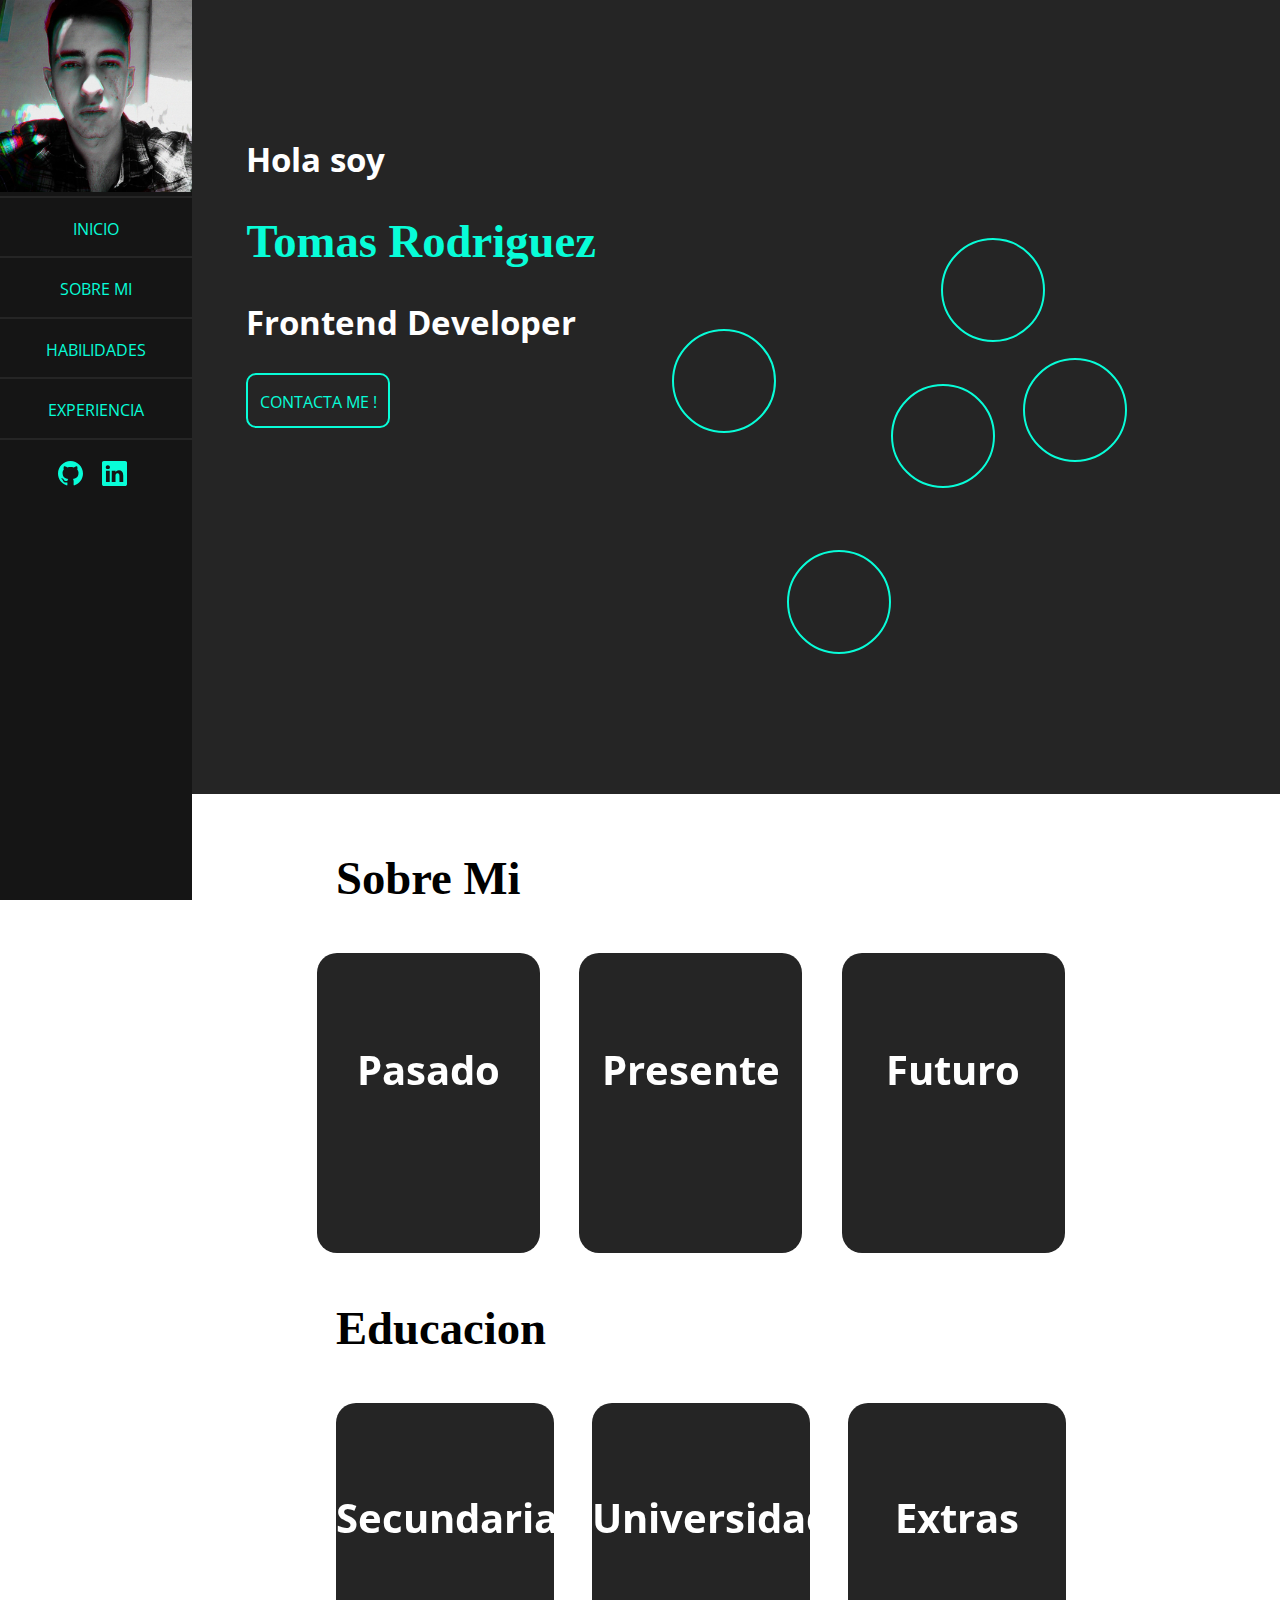
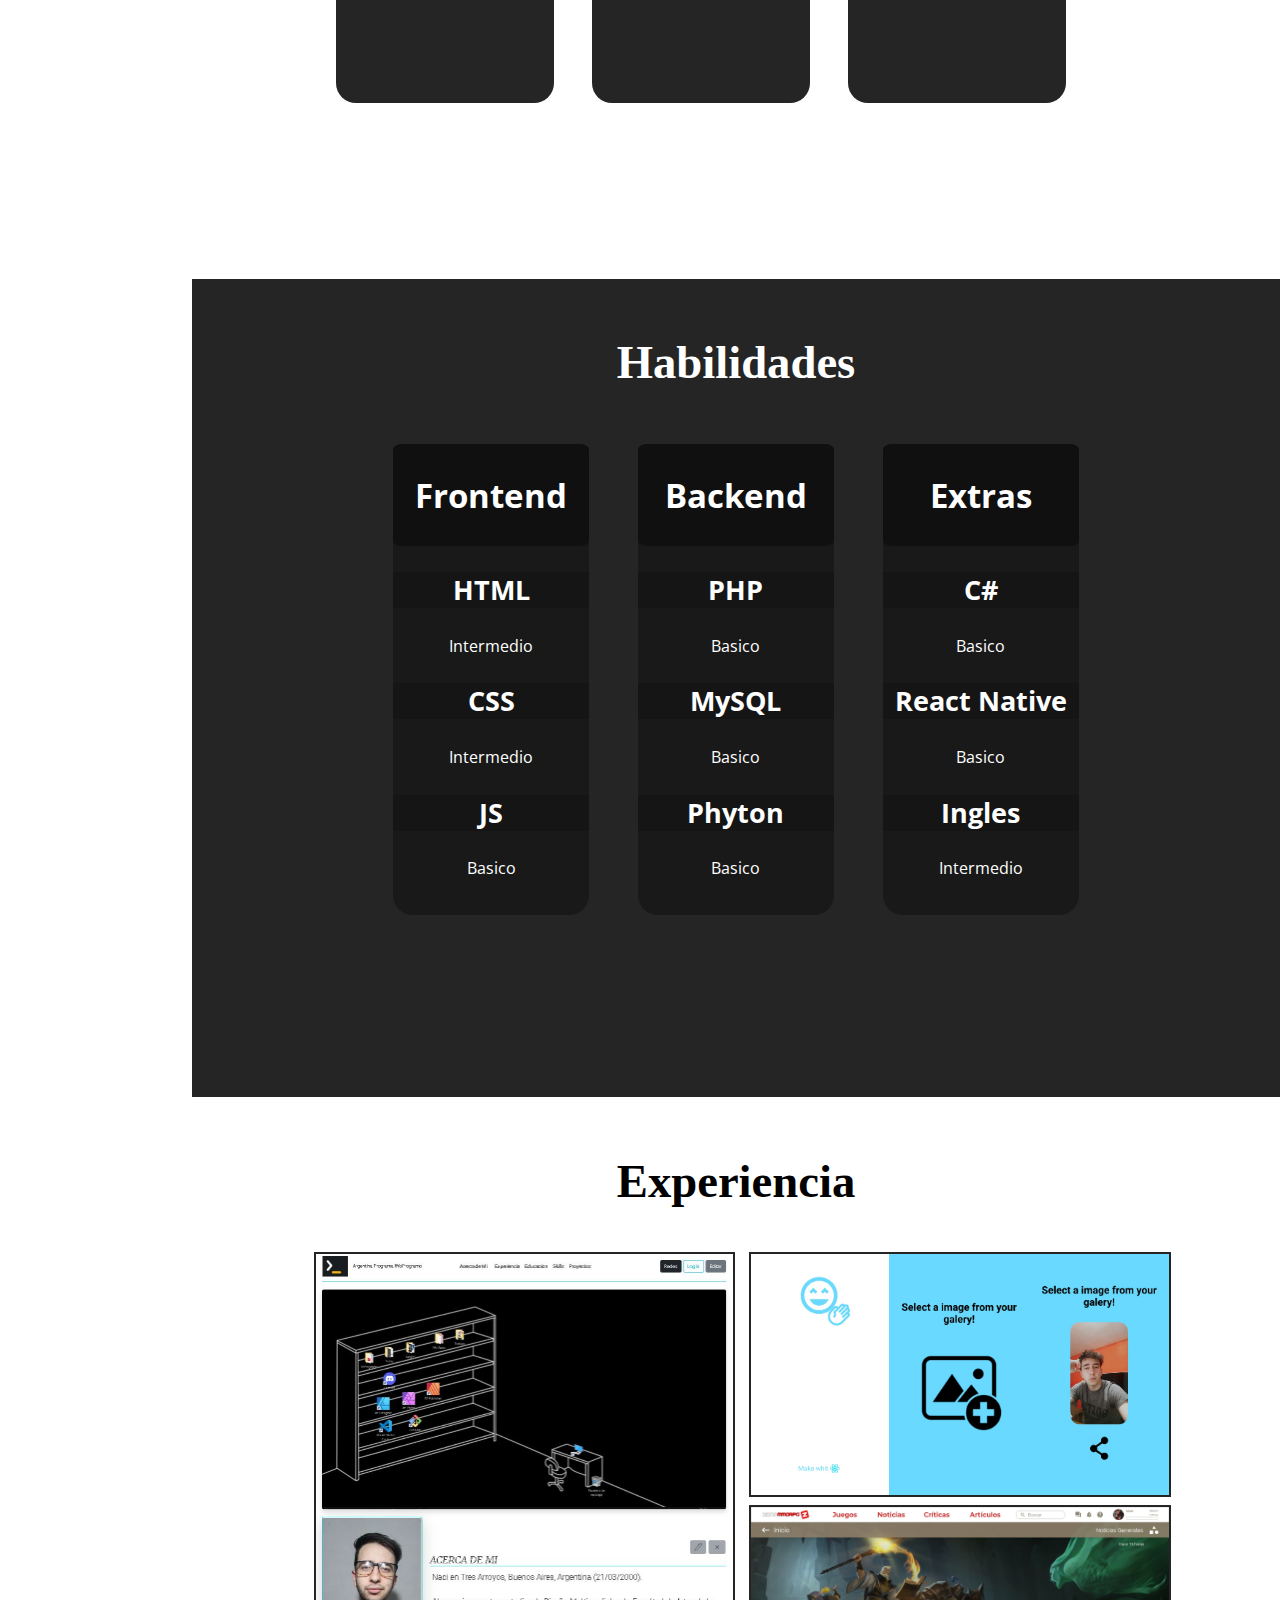
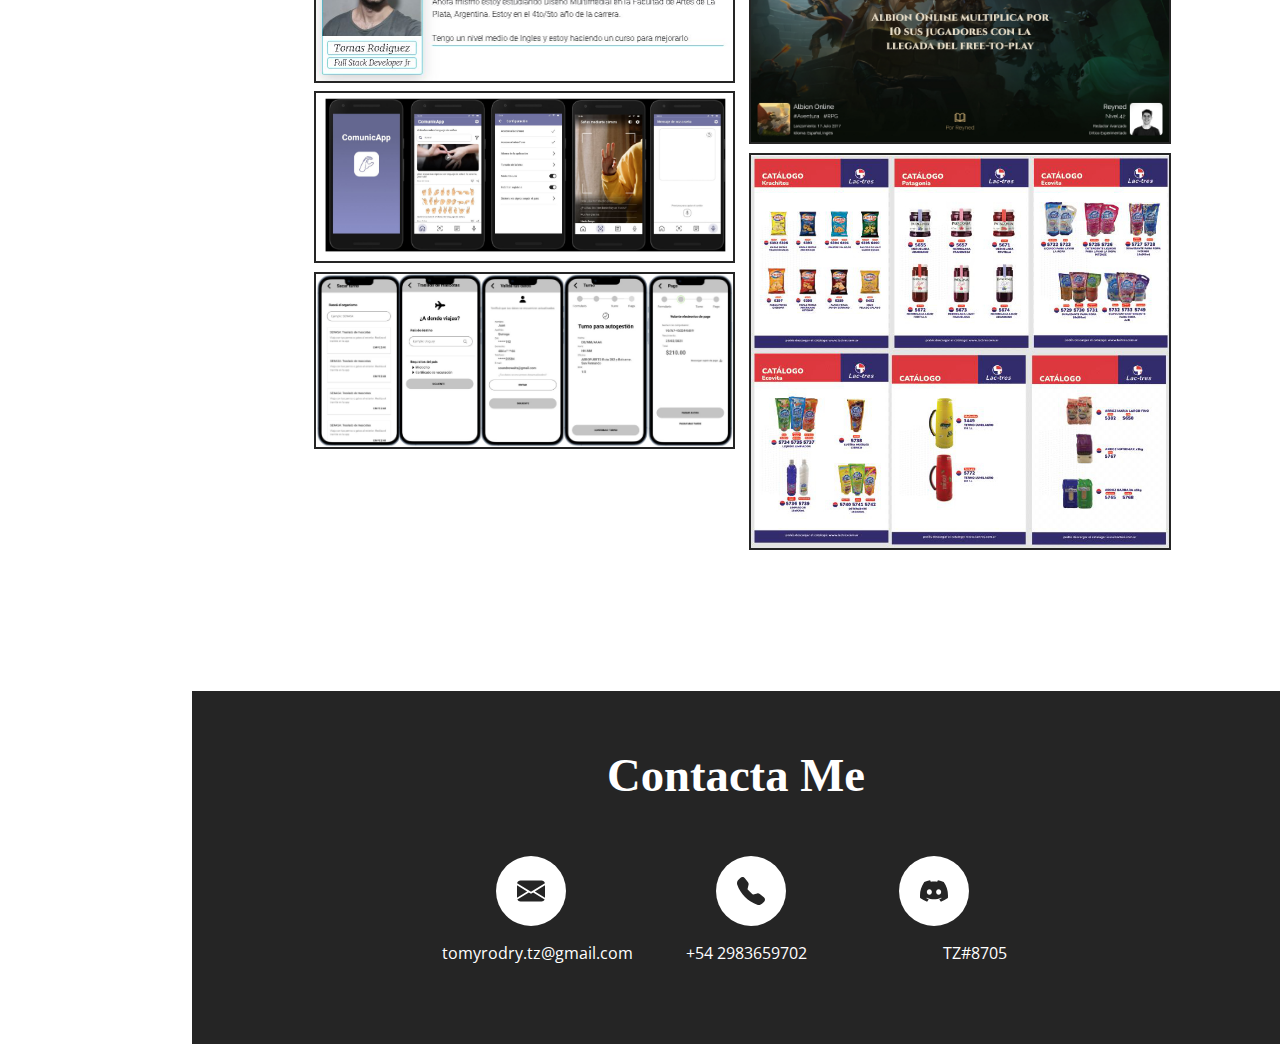
==== index.html @ d2449c61 "Version movil ya casi terminado, arreglar menu" ====
<!DOCTYPE html>
<html lang="es">
<head>
    <meta charset="UTF-8">
    <meta http-equiv="X-UA-Compatible" content="IE=edge">
    <meta name="viewport" content="width=device-width, initial-scale=1.0">
    <title>Portafolio</title>

    <link rel="stylesheet" href="style.css">
    <link rel="preconnect" href="https://fonts.googleapis.com">
    <link rel="preconnect" href="https://fonts.gstatic.com" crossorigin>
    <link href="https://fonts.googleapis.com/css2?family=Open+Sans&display=swap" rel="stylesheet">

</head>
<body onscroll="runningAnimation()">
<!--------------------------------------------------------------------- NAVBAR ------------------------------------------------------------------->
    <div class="menu" onclick="navbarShow()">
        <div class="linea-blanca"></div>
        <div class="linea-blanca"></div>
        <div class="linea-blanca"></div>
    </div>
    <div class="navbar" id="navbar">
        <div class="foto"><img src="img/yo.jpg" alt="Una foto mia"></div>
        <div class="IrA" style="border-top: 2px solid #252525;"><a href="#inicio"><p>Inicio</p></a></div>
        <div class="IrA"><a href="#sobre-mi"><p>Sobre Mi</p></a></div>
        <div class="IrA"><a href="#habilidades"><p>Habilidades</p></a></div>
        <div class="IrA"><a href="#exp"><p>Experiencia</p></a></div>
        <div class="github-linkedin">
            <div class="git"><a href="https://github.com/tomyrodry-tz"><img src="img/iconos/github.svg" alt="icono github"></a></div>
            <div class="linkedin"><a href="https://www.linkedin.com/in/tomás-rodríguez-61711120b/"><img src="img/iconos/linkedin.svg" alt="icono linkedin"></a></div>
        </div>
    </div>

<!--------------------------------------------------------------------- INICIO ------------------------------------------------------------------>

    <div class="Inicio" id="inicio">
        <div class="titulo-inicio">
            <h2>Hola soy</h2>
            <h1 style="color: #08fdd8;">Tomas Rodriguez</h1>
            <img src="img/yo.jpg" alt="una foto mia" class="foto-celu">
            <h2>Frontend Developer</h2>
            <div class="boton-contacto"><a href="#contacta-me"><p>Contacta Me !</p></a></div>
        </div>
        <span class="Burbujas"></span>
        <span class="Burbujas"></span>
        <span class="Burbujas"></span>
        <span class="Burbujas"></span>
        <span class="Burbujas"></span>
    </div>

<!--------------------------------------------------------------------- SOBRE MI ------------------------------------------------------------------>

    <div class="Sobre-Mi" id="sobre-mi">
            <h1>Sobre Mi</h1>
  
        <div class="cartas-sobre-mi">
            <div class="carta">
                <div class="flip-carta">
                    <div class="frontal">
                        <h2>Pasado</h2>
                    </div>
                    <div class="trasera">
                        <p>
                            Naci en Tres Arroyos, Buenos Aires, Argentina (21/03/2000). <br><br>
                            De chiquitito me gusto leer, jugar a los videojuegos, dibujar y escribir.
                        </p>
                    </div>
                </div>
            </div>
            <div class="carta">
                <div class="flip-carta">
                    <div class="frontal">
                        <h2>Presente</h2>
                    </div>
                    <div class="trasera">
                        <p>
                            Actualemente estoy explorando mas lenguajes de programacion y mejorando mi ingles. 
                            <br>
                            <br>
                            Me considero una persona autoexigente, muy responsable, cooperativo y con muchas ganas de aprender.
                        </p>
                    </div>
                </div>
            </div>
            <div class="carta">
                <div class="flip-carta">
                    <div class="frontal">
                        <h2>Futuro</h2>
                    </div>
                    <div class="trasera">
                        <p>
                            Me gustaria poder ser un Fullstack Developer y poder aprender y crear apps con React Native. 
                            <br>
                            <br>
                            Siento que las apps de telefono son el futuro.        
                        </p>
                    </div>
                </div>
            </div>
        </div>

        <h1>Educacion</h1>

        <div class="cartas-educacion">
            <div class="carta">
                <div class="flip-carta">
                    <div class="frontal">
                        <h2>Secundaria</h2>
                    </div>
                    <div class="trasera">
                        <p>
                            Estudie en la secundaria media n°1 y me especialice en Cs.Naturales.
                        </p>
                    </div>
                </div>
            </div>
            <div class="carta">
                <div class="flip-carta">
                    <div class="frontal">
                        <h2>Universidad</h2>
                    </div>
                    <div class="trasera">
                        <p>
                            En 2018 vine a La Plata y estudie Diseño multimedial. <br><br> 
                            Actualmente estoy en 4to/5to año de la carrera.
                        </p>
                    </div>
                </div>
            </div>
            <div class="carta">
                <div class="flip-carta">
                    <div class="frontal">
                        <h2>Extras</h2>
                    </div>
                    <div class="trasera">
                        <p>
                            En 2021 hice un seminario de UX/UI que brinda mi carrera. <br><br>
                            En 2022 empece el curso Argentina Programa.            
                        </p>
                    </div>
                </div>
            </div>
        </div>

    </div>

<!------------------------------------------------------------------------ HABILIDADES ------------------------------------------------------------>

    <div class="Habilidades" id="habilidades">
        <h1>Habilidades</h1>
        <div class="cartas-habilidades">
            <div class="carta-frontend" id="cf">
                <div class="titulo">
                    <h2>Frontend</h2>
                </div>
                <div class="titulos">
                    <h3>HTML</h3>
                </div>
                <p>Intermedio</p>
                <div class="titulos">
                    <h3>CSS</h3>
                </div>
                <p>Intermedio</p>
                <div class="titulos">
                    <h3>JS</h3>
                </div>
                <p>Basico</p>
            </div>
            <div class="carta-backend" id="cb">
                <div class="titulo">
                    <h2>Backend</h2>
                </div>
                <div class="titulos">
                    <h3>PHP</h3>
                </div>
                <p>Basico</p>
                <div class="titulos">
                    <h3>MySQL</h3>
                </div>
                <p>Basico</p>
                <div class="titulos">
                    <h3>Phyton</h3>
                </div>
                <p>Basico</p>
            </div>
            <div class="carta-extras" id="ce">
                <div class="titulo">
                    <h2>Extras</h2>
                </div>
                <div class="titulos">
                    <h3>C#</h3>
                </div>
                <p>Basico</p>
                <div class="titulos">
                    <h3>React Native</h3>
                </div>
                <p>Basico</p>
                <div class="titulos">
                    <h3>Ingles</h3>
                </div>
                <p>Intermedio</p>
            </div>
        </div>
    </div>

<!------------------------------------------------------------------------ EXPERIENCIA ------------------------------------------------------------>

    <div class="Experiencia" id="exp">
        <h1>Experiencia</h1>

        <div class="trabajos-contenedor">
            <div class="trabajos-grupo">
                <div class="trabajos-cartas" onclick="myPopup1()">
                    <img src="img/trabajos/arg-programa-tp-final.jpg">
                    <div class="info" id="popup1">
                        <h4>
                            Proyecto final del curso Argentina Programa.
                        </h4>
                        <p>
                            Este proyecto consistia en hacer un portafolio partiendo de la base que ellos nos daban.
                            <br>
                            Para el frontend use: HTML, CSS (Bootstrap), JS y ademas aprendi Angular la cual no me gusto y prefiero usar React. 
                            <br>
                            En la parte backend: PHP, MySQL, Django y Heroku.
                        </p>
                        <div class="boton-exp">
                            <a href="https://github.com/tomyrodry-tz/argentina-programa-portafolio" target="_blank">git hub</a>
                        </div>
                    </div>
                </div>
                <div class="trabajos-cartas" onclick="myPopup2()">
                    <img src="img/trabajos/comunicapp.jpg">
                    <div class="info" id="popup2">
                        <h4>
                            ComunicApp | TP Final Diseño Multimedial IV
                        </h4>
                        <p>
                            En este proyecto nos pidieron que hagamos una app que resuelva una problematica y propuse la idea de hacer algo para ayudar a la gente sorda muda ya que mucha gente no sabe lenguajes de seña. 
                            <br>
                            Espero algun dia poder hacer esta app y asi ayudar a la gente.
                            <br>
                            Utilzamos figma para diseñar y prototipar.
                        </p>
                        <div class="boton-exp">
                            <a href="https://www.figma.com/proto/CYW415NO6hNEWpTJUN6jon/ComunicApp?node-id=1-2&starting-point-node-id=1%3A2" target="_blank">ver prototipo</a>
                        </div>
                    </div>
                </div>
                <div class="trabajos-cartas" onclick="myPopup3()">
                    <img src="img/trabajos/seminario-ux-ui.jpg">
                    <div class="info" id="popup3">
                        <h4>
                            TP Final Seminario de Diseño UX/UI
                        </h4>
                        <p>
                            En este TP nos pidieron re diseñar el como sacar un turno de SENASA desde la app miArgentina.
                            <br>
                            Utilzamos figma para diseñar y prototipar.
                            <br>
                            <br>
                            Aclaracion: SENASA tiene su propia web no existe la opcion para sacar turno desde miArgentina, esto se creo solo para el seminario.
                        </p>
                        <div class="boton-exp">
                            <a href="https://www.figma.com/proto/66zBlfaZ4U1hpGxRcdFWKF/XD-SENASA?node-id=6-4&starting-point-node-id=6%3A4" target="_blank">ver prototipo</a>
                        </div>
                    </div>
                </div>
            </div>
            <div class="trabajos-grupo">
                <div class="trabajos-cartas" onclick="myPopup4()">
                    <img src="img/trabajos/app-react-native.jpg">
                    <div class="info" id="popup4">
                        <h4>
                            App hecha con React Native y Expo. 
                        </h4>
                        <p>
                            Esta app permite selecionar una foto de tu galeria y compartirla. 
                            <br>
                            Utilece el emulador de Android que trae Android Studio y lo conecte con Expo. 
                        </p>
                        <div class="boton-exp">
                            <a href="https://github.com/tomyrodry-tz/my-first-app" target="_blank">git hub</a>
                        </div>
                    </div>
                </div>
                <div class="trabajos-cartas" onclick="myPopup5()">
                    <img src="img/trabajos/proyecto-zonammorpg.jpg">
                    <div class="info" id="popup5">
                        <h4>
                            Rediseño de <a href="https://www.zonammorpg.com">zonammorpg.com</a> | TP de Facultad.
                        </h4>
                        <p>
                            El trabajo final de 2do año fue rediseñar una pagina web partiendo desde la base de la web actual.
                            <br>
                            Utilizamos Ilustrator para diseñar y Marvel XD para prototipar esta pagina.
                        </p>
                    </div>
                </div>
                <div class="trabajos-cartas" onclick="myPopup6()">
                    <img src="img/trabajos/lactres-catalogos.jpg">
                    <div class="info" id="popup6">
                        <h4>
                            Catalogos para Lac-Tres (mayorista)
                        </h4>
                        <p>
                            Edito las fotos y Diseño los catalogos que se ven en la foto 
                            <br>
                            Utilzo Afinity Photo para editar los productos y el Afinity Designer para armar el catalogo 
                        </p>
                        <div class="boton-exp">
                            <a href="img/trabajos/catalogos.pdf" target="_blank">ver mas</a>
                        </div>
                    </div>
                </div>
            </div>
        </div>
    </div>

<!------------------------------------------------------------------------- CONTACTA ME -------------------------------------------------------------->

    <div class="Contacta-Me" id="contacta-me">
        <h1>Contacta Me</h1>
        <div class="contactos">
            <div class="email">
                <div class="icono-email">
                    <img src="img/iconos/mail-fill.svg" alt="">
                </div>
                <p>tomyrodry.tz@gmail.com</p>
            </div>
            <div class="telefono">
                <div class="icono-telefono">
                    <img src="img/iconos/telephone-fill.svg" alt="">
                </div>
                <p>+54 2983659702</p>
            </div>
            <div class="discord">
                <div class="icono-discord">
                    <img src="img/iconos/discord.svg" alt="">
                </div>
                <p>TZ#8705</p>
            </div>
        </div>
    </div>

</body>

<script src="script.js"></script>

</html>
---- style.css ----
body {
    padding: 0;
    margin: 0;
}
h1 {
    font-size: 35pt;
}
h2{
    font-size: 25pt;
}
h3 {
    font-size: 20pt;
}
p, h2, h3, h4 , h5 {
    font-family: 'Open Sans', sans-serif;
}
a {
    text-decoration: none;
    color: #08fdd8;
}

/*---------------------------------------------------------------- NAVBAR -----------------------------------------------------------------------*/

.navbar {
    width: 15%;
    height: 100%;
    position: fixed;
    display: block;
    background-color: #151515;
    z-index: 99;
    color: #08fdd8;

}
.navbar img {
    width: 100%;
    height: 100%;
}
.navbar p {
    margin-bottom: 10%;
}

.IrA {
    width: 100%;
    height: 5%;
    display: block;
    text-transform: uppercase;
    text-align: center;
    padding-top: 2%;
    padding-bottom: 5%;
    border-bottom: 2px solid #252525;
}
.IrA:hover {
    background-color: #252525;
}

.github-linkedin {
    display: flex;
}
.git{
    margin-left: 30%;
}
.linkedin {
    margin-left: 10%;
}
.git, .linkedin {
    width: 13%;
    margin-top: 10%;
}

/*-----------------------------------------------------------------------------------------------------------------------------------------------*/

.Inicio {
    width: 85%;
    display: inline-flex;
    background-color: #252525;
    align-content: center;
    padding-bottom: 10%;
    margin-left: 15%;
}
.titulo-inicio {
    text-align: left;
    color: white;
    margin-top: 10%;
    margin-bottom: 20%;
    margin-left: 5%;
}
.foto-celu {
    display: none;
}
.boton-contacto {
    width: 40%;
    height: 10%;
    text-transform: uppercase;
    text-align: center;
    padding-bottom: 5%;
    border: 2px solid #08fdd8;
    border-radius: 10px;
}
.boton-contacto:hover {
    background-color: #191919;
}

.Sobre-Mi {
    width: 75%;
    margin: auto;
    margin-left: 10%;
    padding-top: 2%;
    padding-bottom: 10%;
    margin-left: 15%;
}
.Sobre-Mi h1 {
    margin-left: 15%;
}

.Habilidades {
    background-color: #252525;
    text-align: center;
    color: white;
    width: 85%;
    padding-top: 2%;
    padding-bottom: 10%;
    margin-left: 15%;
}

.Experiencia {
    text-align: center;
    width: 85%;
    padding-top: 2%;
    padding-bottom: 10%;
    margin-left: 15%;
}

.Contacta-Me {
    background-color: #252525;
    text-align: center;
    color: white;
    width: 85%;
    padding-top: 2%;
    padding-bottom: 5%;
    margin-left: 15%;
}

/*------------------------------------------------------------- ANIMACION INICIO -----------------------------------------------------------------*/

@keyframes animacion-burbuja {
    0% {opacity: 0%;}
    50% {opacity: 100%;}
    100% {opacity: 0%;}
}

.Burbujas {
    width: 100px;
    height: 100px;
    position: relative;
    border-radius: 50%;
    border: solid 2px #08fdd8;
    background-color: transparent;
    animation: animacion-burbuja 2s infinite;
}


/* ------------------------------------------------------------ CARTAS SOBRE MI Y EDUCACION -----------------------------------------------------*/

.cartas-sobre-mi {
    display: flex;
    margin: 5%;
    margin-left: 13%;
}
.cartas-sobre-mi p {
    margin: 0;
    position: absolute;
    top: 50%;
    -ms-transform: translateY(-50%);
    transform: translateY(-50%);
}
.cartas-sobre-mi h2{
    font-size: 30pt;
    padding-top: 15%;
}

.cartas-educacion {
    display: flex;
    margin: 5%;
    margin-left: 15%;
}
.cartas-educacion p{
    margin: 0;
    position: absolute;
    top: 50%;
    -ms-transform: translateY(-50%);
    transform: translateY(-50%);
}
.cartas-educacion h2{
    font-size: 30pt;
    padding-top: 15%;
}

.carta {
    background-color: transparent;
    width: 300px;
    height: 300px;
    perspective: 1000px;
    margin-right: 5%;
}
  
.flip-carta {
    position: relative;
    width: 100%;
    height: 100%;
    transition: transform 0.6s;
    transform-style: preserve-3d;

}
  
.carta:hover .flip-carta {
    transform: rotateY(180deg);
}
  
.frontal, .trasera {
    position: absolute;
    width: 100%;
    height: 100%;
    -webkit-backface-visibility: hidden;
    backface-visibility: hidden;
}
  
.frontal {
    background-color: #252525;
    color: white;
    border-radius: 20px;
}
.frontal h2 {
    text-align: center;
    margin-top: 25%;
}
.frontal img {
    display: block;
    margin: auto;
    margin-top: 10%;
    width: 70%;
}
  
.trasera {
    background-color: #252525;
    color: white;
    transform: rotateY(180deg);
    border-radius: 20px;
}
.trasera p {
    padding: 5%;
    text-align: center;
    margin-left: 3%;
    margin-right: 3%;
}

/*--------------------------------------------------------- CARTAS HABILIDADES ------------------------------------------------------------------*/

.cartas-habilidades {
    display: flex;
    margin: 5%;
}

.carta-frontend {
    width: 20%;
    height: 100%;
    margin-left: 15%;
    padding-bottom: 2%;
    background-color: #191919;
    color: white;
    border-radius: 20px;
    animation: habilidades-animacion 3s;
    animation-play-state: paused;
}
.carta-backend {
    width: 20%;
    height: 100%;
    margin-left: 5%;
    padding-bottom: 2%;
    background-color: #191919;
    color: white;
    border-radius: 20px;
    animation: habilidades-animacion 4s;
    animation-play-state: paused;
}

.carta-extras {
    width: 20%;
    height: 100%;
    margin-left: 5%;
    padding-bottom: 2%;
    background-color: #191919;
    color: white;
    border-radius: 20px;
    animation: habilidades-animacion 5s;
    animation-play-state: paused;
}

.titulo {
    text-align: center;
    color: white;
    width: 100%;
    height: 100%;
    padding-top: 0.1%;
    padding-bottom: 0.1%;
    background-color: #101010;
    border-radius: 5%;
}
.titulos {
    background-color: #151515;
}

@keyframes habilidades-animacion {
    from {opacity: 0%;}
    to {opacity: 100%;}
}

/*---------------------------------------------------------------- EXPERIENCIA ------------------------------------------------------------------*/


.trabajos-contenedor {
    width: 80%;
    display: flex;
    flex-wrap: wrap;
    margin: auto;
}

.trabajos-grupo {
    flex: 48%;
    margin: 1%;
}

.trabajos-cartas img{
    width: 100%;
    border: 2px solid #252525;
    vertical-align: middle;
    margin: 1%;
}

.info {
    width: 100%;
    padding-bottom: 3%;
    margin-bottom: 3%;
    text-align: justify;
    color: white;
    background-color: #252525;
    display: none;
    margin: 1%;
}

.show {
    display: block;
    animation: fadeIn 1s;
}

.info h4 {
    padding: 5%;
    padding-bottom: 0%;
}
.info p{
    padding: 5%;
    padding-top: 0%;
    padding-bottom: 0%;
}

.boton-exp {
    width: 20%;
    height: 10%;
    text-align: center;
    text-transform: capitalize;
    margin-left: 5%;
    padding: 2%;
    border: 2px solid #08fdd8;
    border-radius: 10px;
}
.boton-exp:hover {
    background-color: #191919;
}

@keyframes fadeIn {
    from {opacity: 0;}
    to {opacity:1 ;}
}

/*---------------------------------------------------------------- CONTACTA ME -------------------------------------------------------------------*/

.contactos {
    display: flex;
    width: 70%;
    margin-top: 5%;
    margin-left: 23%;
}

.email {
    width: 20%;
}
.icono-email{
    width: 70px;
    height: 70px;
    border-radius: 50%;
    background-color: white;
    margin-left: 35%;
}
.icono-email img {
    margin-top: 30%;
    width: 40%;
}

.telefono {
    width: 20%;
    margin-left: 10%;
}
.icono-telefono{
    width: 70px;
    height: 70px;
    border-radius: 50%;
    background-color: white;
    margin-left: 30%;
}
.icono-telefono img {
    margin-top: 30%;
    width: 40%;
}

.discord {
    width: 20%;
    margin-left: 10%;
}
.icono-discord {
    width: 70px;
    height: 70px;
    border-radius: 50%;
    background-color: white;
}
.icono-discord img {
    margin-top: 30%;
    width: 40%;
}


/*---------------------------------------------------------------- VERSION CELU ------------------------------------------------------------------*/

@media (max-width: 576px) {
    h1 {
        font-size: 25pt;
    }
    h2 {
        font-size: 17pt;
    }
    h3 {
        font-size: 13pt;
    }
    p {
        font-size: 10pt;
    }

/*---------------------------------------------------------------- NAVBAR CELU -------------------------------------------------------------------*/
    .menu {
        width: 10%;
        display: block;
        background-color: #151515;
        position: fixed;
        z-index: 99;
        border-radius: 10%;
        margin-top: 5%;
        margin-bottom: 10%;
    }
    .linea-blanca {
        width: 80%;
        height: 2px;
        background-color: white;
        margin: auto;
        margin-top: 10%;
        margin-bottom: 10%;
    }

    .navbar {
        width: 15%;
        height: 40%;
        position: fixed;
        display: block;
        background-color: #151515;
        z-index: 98;
        color: #08fdd8;
        visibility: hidden;
        margin-top: 10%;
    }
    .navbar img {
        width: 0%;
        height: 0%;
    }
    .navbar p {
        margin-top: 10%;
        margin-bottom: 10%;
    }

    .show {
        visibility: visible;
    }

    .IrA {
        width: 100%;
        height: 5%;
        display: block;
        text-transform: uppercase;
        text-align: center;
        padding-top: 2%;
        padding-bottom: 5%;
        border-bottom: 2px solid #252525;
    }

/*------------------------------------------------------------- INICIO CELU ----------------------------------------------------------------------*/

    .Inicio {
        width: 100%;
        justify-content: center;
        background-color: #252525;
        align-content: center;
        padding-bottom: 10%;
        margin-left: 0%;
        vertical-align: middle;
    }
    .titulo-inicio {
        text-align: center;
        justify-content: center;
        color: white;
        margin-top: 10%;
        margin-bottom: 0%;
        margin-left: 0%;
    }
    .foto-celu {
        display: block;
        width: 50%;
    }
    .boton-contacto {
        width: 55%;
        height: 10%;
        text-transform: uppercase;
        text-align: center;
        padding-bottom: 5%;
        border: 1px solid #08fdd8;
        border-radius: 10px;
        margin-left: 20%;
    }
    .boton-contacto p {
        font-size: 8pt;
    }
    .Burbujas {
        display: none;
    }

/*----------------------------------------------------------- SOBRE MI CELU ----------------------------------------------------------------------*/
    
    .Sobre-Mi {
        width: 100%;
        margin: auto;
        margin-left: 10%;
        padding-top: 2%;
        padding-bottom: 10%;
        margin-left: 0%;
        text-align: center;
    }
    .Sobre-Mi h1 {
        margin-left: 0%;
    }
    .cartas-sobre-mi {
        display: block;
        margin: 5%;
        margin-left: 15%;
    }
    .cartas-sobre-mi p {
        margin: 0;
        position: absolute;
        top: 50%;
        -ms-transform: translateY(-50%);
        transform: translateY(-50%);
    }
    .cartas-sobre-mi h2{
        font-size: 20pt;
        padding-top: 35%;
    }
    
    .cartas-educacion {
        display: block;
        margin: 5%;
        margin-left: 15%;
    }
    .cartas-educacion p{
        margin: 0;
        position: absolute;
        top: 50%;
        -ms-transform: translateY(-50%);
        transform: translateY(-50%);
    }
    .cartas-educacion h2{
        font-size: 20pt;
        padding-top: 35%;
    }

    .carta {
        background-color: transparent;
        width: 200px;
        height: 300px;
        perspective: 1000px;
        margin-right: 0%;
        margin-top: 10%;
        margin-left: 15%;
    }

/*----------------------------------------------------------- HABILIDADES CELU -----------------------------------------------------------------*/
    
    .Habilidades {
        background-color: #252525;
        text-align: center;
        color: white;
        width: 100%;
        padding-top: 2%;
        padding-bottom: 10%;
        margin-left: 0%;
    }
    .cartas-habilidades {
        display: block;
        margin: 5%;
    }
    
    .carta-frontend {
        width: 50%;
        height: 100%;
        margin-left: 25%;
        padding-bottom: 2%;
        background-color: #191919;
        color: white;
        border-radius: 20px;
        animation: habilidades-animacion 3s;
        animation-play-state: paused;
    }
    .carta-backend {
        width: 50%;
        height: 100%;
        margin-left: 25%;
        margin-top: 5%;
        padding-bottom: 2%;
        background-color: #191919;
        color: white;
        border-radius: 20px;
        animation: habilidades-animacion 4s;
        animation-play-state: paused;
    }
    
    .carta-extras {
        width: 50%;
        height: 100%;
        margin-left: 25%;
        margin-top: 5%;
        padding-bottom: 2%;
        background-color: #191919;
        color: white;
        border-radius: 20px;
        animation: habilidades-animacion 5s;
        animation-play-state: paused;
    }

/*----------------------------------------------------------- EXPERIENCIA CELU -----------------------------------------------------------------*/

    .Experiencia {
        text-align: center;
        width: 100%;
        padding-top: 2%;
        padding-bottom: 10%;
        margin-left: 0%;
    }

    .trabajos-contenedor {
        width: 90%;
        display: block;
        flex-wrap: wrap;
        margin-left: 4%;
    }
    
    .trabajos-grupo {
        flex: 0%;
        margin: 0%;
    }
    
    .trabajos-cartas img{
        width: 100%;
        border: 2px solid #252525;
        vertical-align: middle;
        margin: 1%;
    }
    
    .info {
        width: 100%;
        padding-bottom: 3%;
        margin-bottom: 3%;
        text-align: justify;
        color: white;
        background-color: #252525;
        display: none;
        margin: 1%;
    }
    
    .show {
        display: block;
        animation: fadeIn 1s;
    }
    
    .info h4 {
        margin-top: 0%;
        padding: 5%;
        padding-bottom: 0%;
        font-size: 11pt;
    }
    .info p{
        padding: 5%;
        padding-top: 0%;
        padding-bottom: 0%;
    }
    
    .boton-exp {
        width: 20%;
        height: 10%;
        text-align: center;
        text-transform: capitalize;
        margin-left: 5%;
        padding: 2%;
        border: 1px solid #08fdd8;
        border-radius: 10px;
    }
    .boton-exp a {
        font-size: 10pt;
    }

/*----------------------------------------------------------- CONTACTA ME CELU -----------------------------------------------------------------*/

    .Contacta-Me {
        background-color: #252525;
        text-align: center;
        color: white;
        width: 100%;
        padding-top: 2%;
        padding-bottom: 5%;
        margin-left: 0%;
    }

    .contactos {
        display: block;
        width: 100%;
        margin-top: 10%;
        margin-left: 0%;
    }
    
    .email {
        width: 20%;
        margin-left: 30%;
    }
    .icono-email{
        width: 50px;
        height: 50px;
        border-radius: 50%;
        background-color: white;
        margin-left: 60%;
    }
    .icono-email img {
        margin-top: 30%;
        width: 40%;
    }
    
    .telefono {
        width: 30%;
        margin-left: 33%;
        margin-top: 8%;
    }
    .icono-telefono{
        width: 50px;
        height: 50px;
        border-radius: 50%;
        background-color: white;
        margin-left: 30%;
    }
    .icono-telefono img {
        margin-top: 30%;
        width: 40%;
    }
    
    .discord {
        width: 20%;
        margin-left: 38%;
        margin-top: 8%;
    }
    .icono-discord {
        width: 50px;
        height: 50px;
        border-radius: 50%;
        background-color: white;
        margin-left: 20%;
    }
    .icono-discord img {
        margin-top: 30%;
        width: 40%;
    }

}
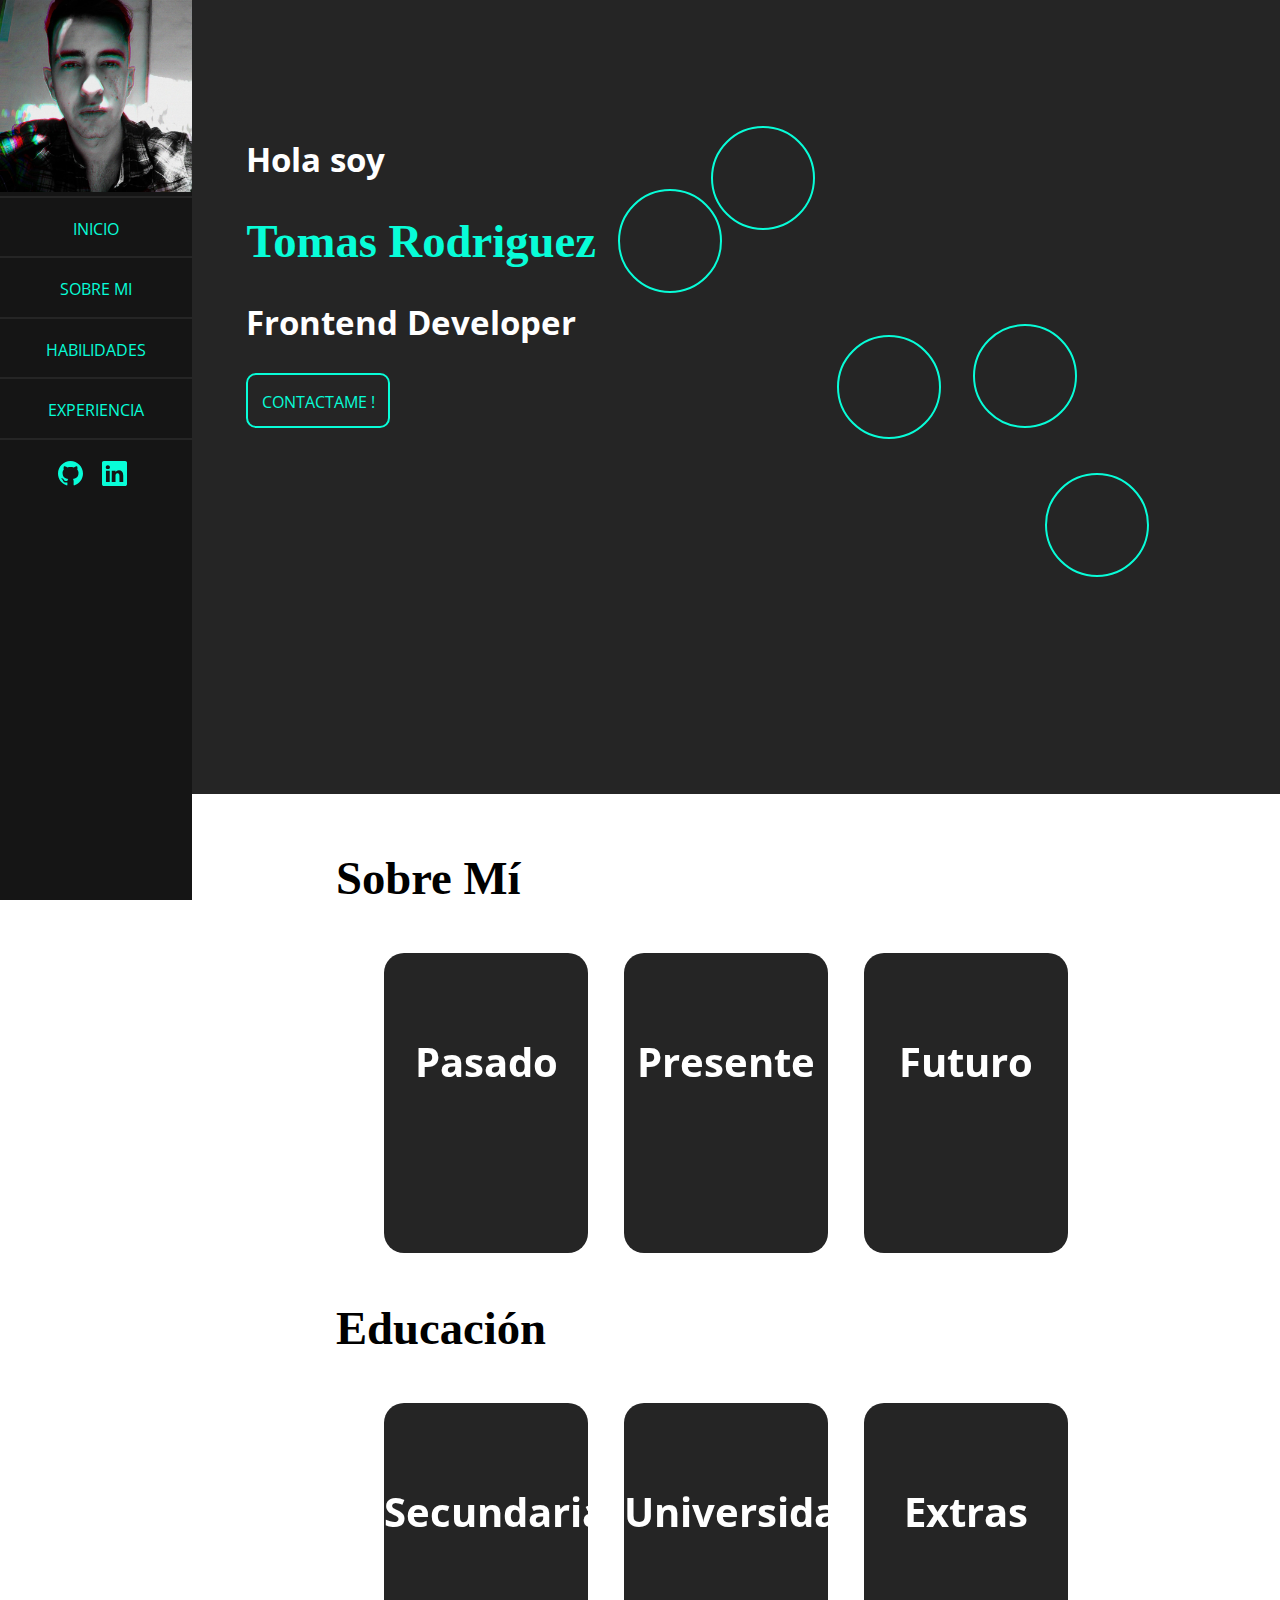
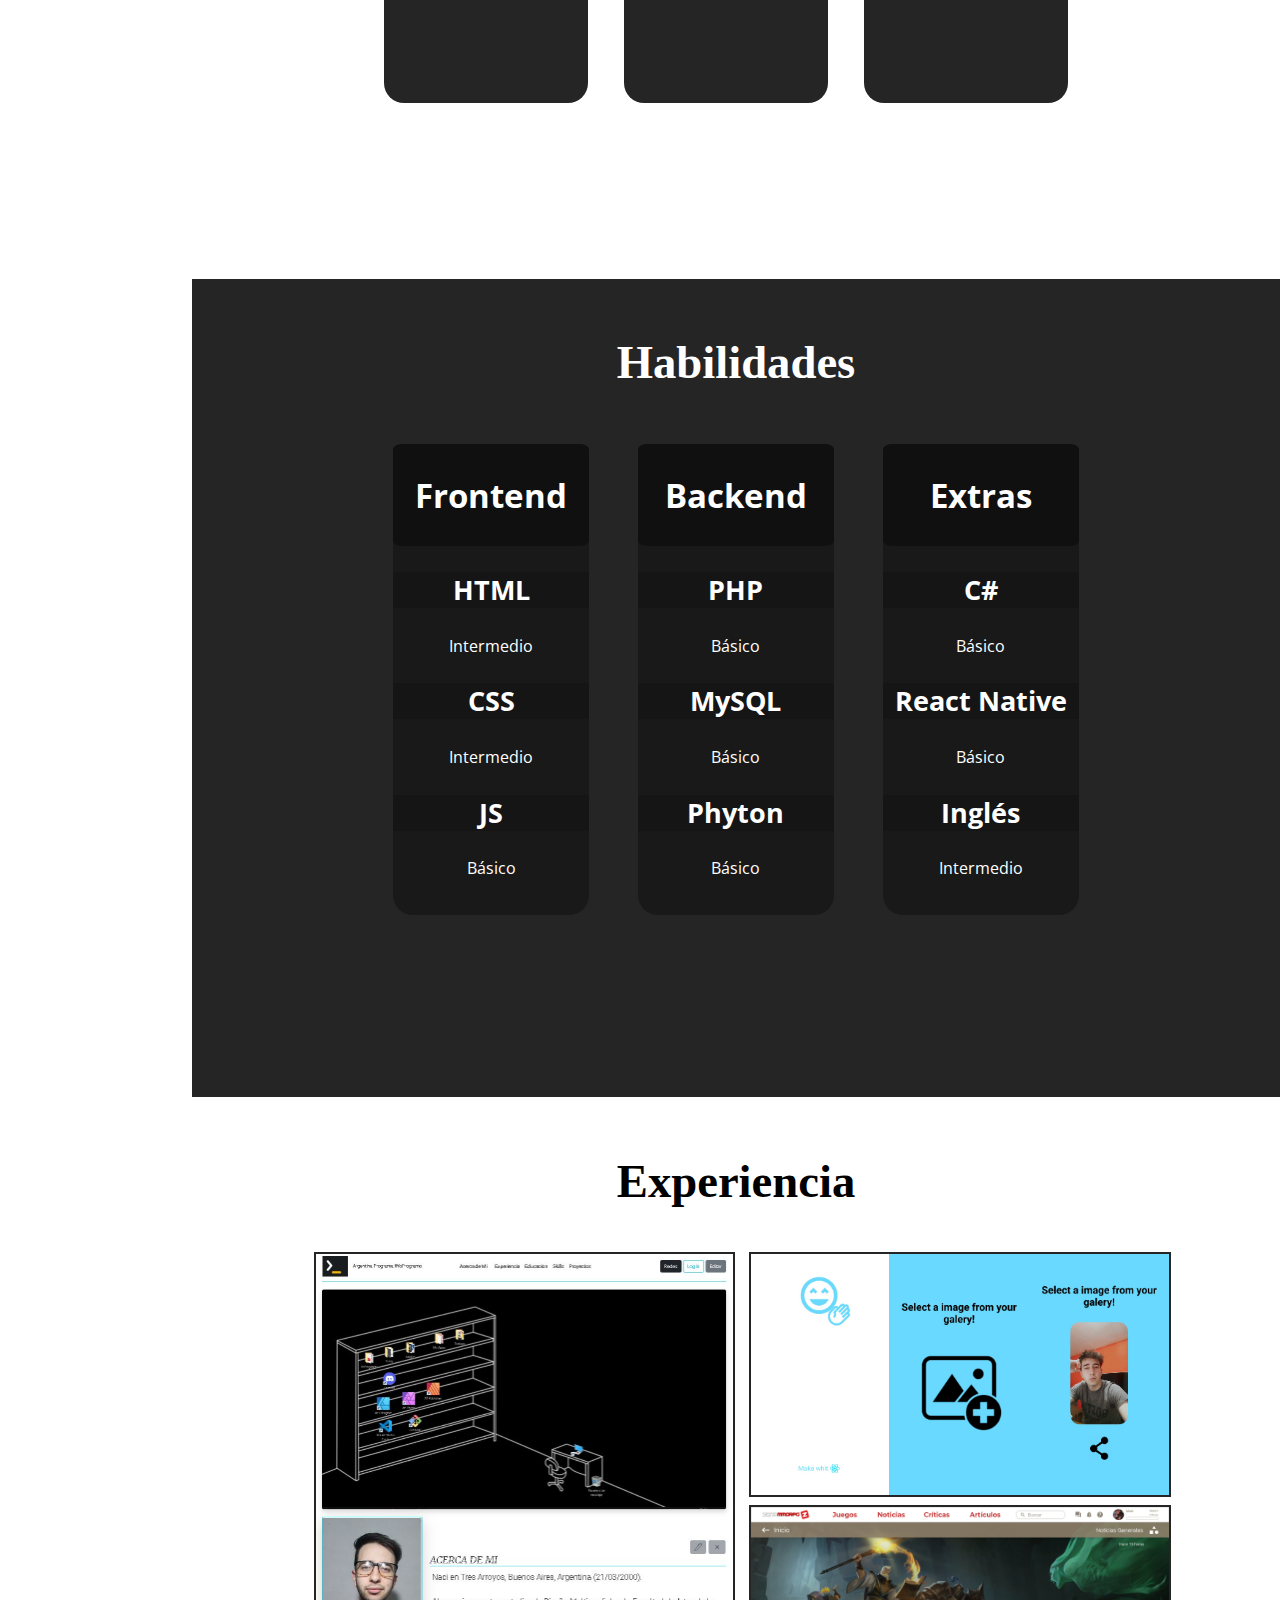
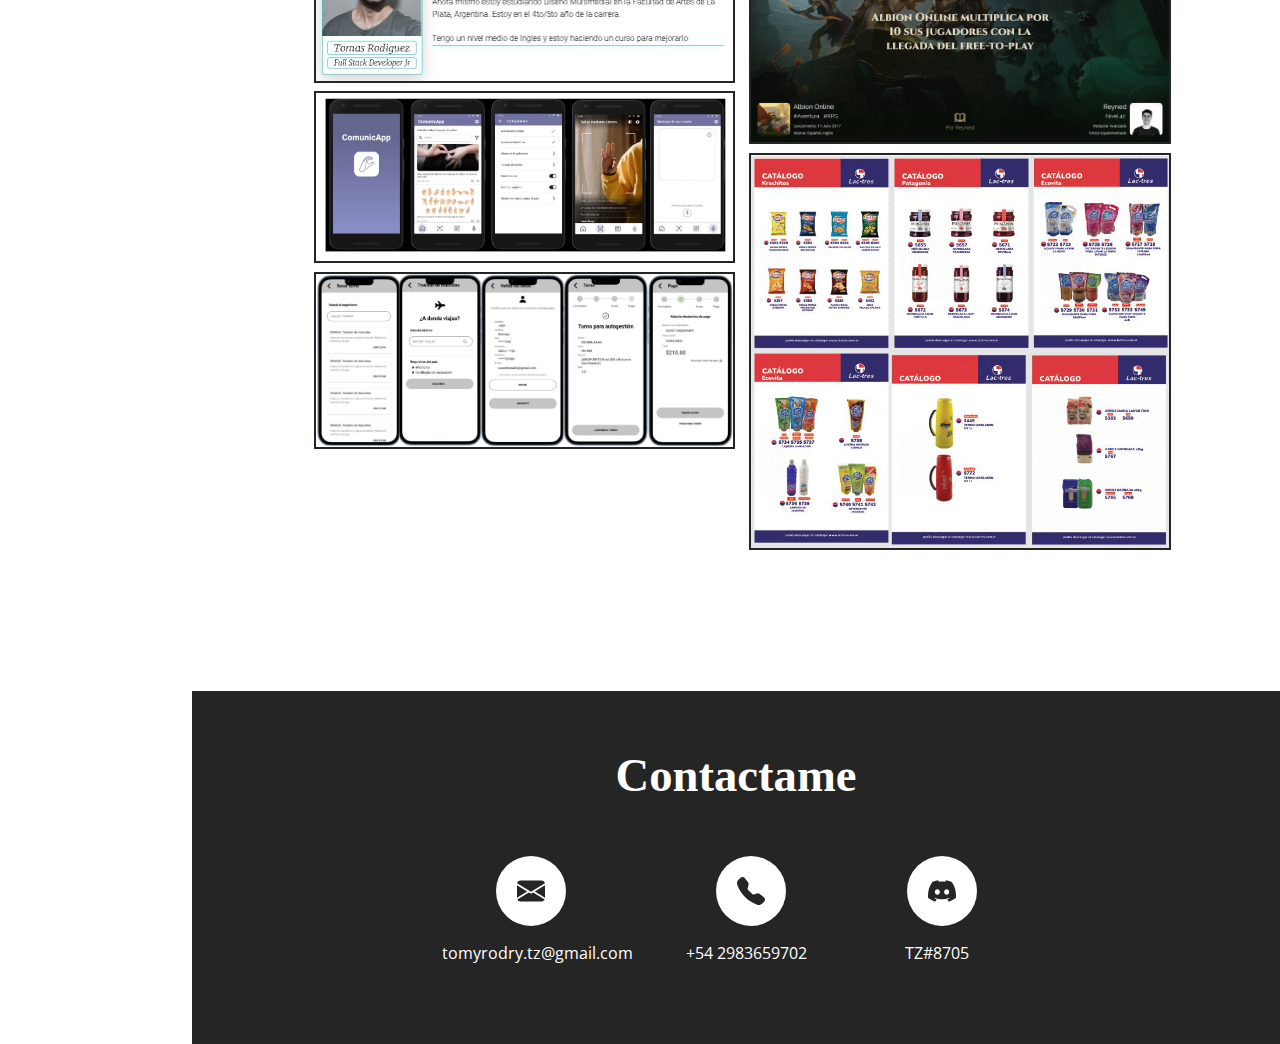
==== commit ad2668cd: "Proyecto terminado (por ahora)" ====
--- a/index.html
+++ b/index.html
@@ -39,7 +39,7 @@
             <h1 style="color: #08fdd8;">Tomas Rodriguez</h1>
             <img src="img/yo.jpg" alt="una foto mia" class="foto-celu">
             <h2>Frontend Developer</h2>
-            <div class="boton-contacto"><a href="#contacta-me"><p>Contacta Me !</p></a></div>
+            <div class="boton-contacto"><a href="#contactame"><p>Contactame !</p></a></div>
         </div>
         <span class="Burbujas"></span>
         <span class="Burbujas"></span>
@@ -51,7 +51,7 @@
 <!--------------------------------------------------------------------- SOBRE MI ------------------------------------------------------------------>
 
     <div class="Sobre-Mi" id="sobre-mi">
-            <h1>Sobre Mi</h1>
+            <h1>Sobre Mí</h1>
   
         <div class="cartas-sobre-mi">
             <div class="carta">
@@ -61,8 +61,10 @@
                     </div>
                     <div class="trasera">
                         <p>
-                            Naci en Tres Arroyos, Buenos Aires, Argentina (21/03/2000). <br><br>
-                            De chiquitito me gusto leer, jugar a los videojuegos, dibujar y escribir.
+                            Nací en Tres Arroyos, Buenos Aires, Argentina (21/03/2000). 
+                            <br>
+                            <br>
+                            De chiquito me gustaba leer, jugar a los videojuegos, dibujar y escribir.
                         </p>
                     </div>
                 </div>
@@ -74,7 +76,7 @@
                     </div>
                     <div class="trasera">
                         <p>
-                            Actualemente estoy explorando mas lenguajes de programacion y mejorando mi ingles. 
+                            Actualmente estoy explorando más lenguajes de programación y mejorando mi inglés. 
                             <br>
                             <br>
                             Me considero una persona autoexigente, muy responsable, cooperativo y con muchas ganas de aprender.
@@ -99,7 +101,7 @@
             </div>
         </div>
 
-        <h1>Educacion</h1>
+        <h1>Educación</h1>
 
         <div class="cartas-educacion">
             <div class="carta">
@@ -121,7 +123,7 @@
                     </div>
                     <div class="trasera">
                         <p>
-                            En 2018 vine a La Plata y estudie Diseño multimedial. <br><br> 
+                            En 2018 vine a La Plata y estudié Diseño Multimedial. <br><br> 
                             Actualmente estoy en 4to/5to año de la carrera.
                         </p>
                     </div>
@@ -135,7 +137,7 @@
                     <div class="trasera">
                         <p>
                             En 2021 hice un seminario de UX/UI que brinda mi carrera. <br><br>
-                            En 2022 empece el curso Argentina Programa.            
+                            En 2022 empecé el curso Argentina Programa.            
                         </p>
                     </div>
                 </div>
@@ -164,7 +166,7 @@
                 <div class="titulos">
                     <h3>JS</h3>
                 </div>
-                <p>Basico</p>
+                <p>Básico</p>
             </div>
             <div class="carta-backend" id="cb">
                 <div class="titulo">
@@ -173,15 +175,15 @@
                 <div class="titulos">
                     <h3>PHP</h3>
                 </div>
-                <p>Basico</p>
+                <p>Básico</p>
                 <div class="titulos">
                     <h3>MySQL</h3>
                 </div>
-                <p>Basico</p>
+                <p>Básico</p>
                 <div class="titulos">
                     <h3>Phyton</h3>
                 </div>
-                <p>Basico</p>
+                <p>Básico</p>
             </div>
             <div class="carta-extras" id="ce">
                 <div class="titulo">
@@ -190,13 +192,13 @@
                 <div class="titulos">
                     <h3>C#</h3>
                 </div>
-                <p>Basico</p>
+                <p>Básico</p>
                 <div class="titulos">
                     <h3>React Native</h3>
                 </div>
-                <p>Basico</p>
-                <div class="titulos">
-                    <h3>Ingles</h3>
+                <p>Básico</p>
+                <div class="titulos">
+                    <h3>Inglés</h3>
                 </div>
                 <p>Intermedio</p>
             </div>
@@ -217,9 +219,9 @@
                             Proyecto final del curso Argentina Programa.
                         </h4>
                         <p>
-                            Este proyecto consistia en hacer un portafolio partiendo de la base que ellos nos daban.
-                            <br>
-                            Para el frontend use: HTML, CSS (Bootstrap), JS y ademas aprendi Angular la cual no me gusto y prefiero usar React. 
+                            Este proyecto consistía en hacer un portafolio partiendo de la base que ellos nos daban.
+                            <br>
+                            Para el frontend use: HTML, CSS (Bootstrap), JS y además aprendí Angular la cual no me gusto y prefiero usar React. 
                             <br>
                             En la parte backend: PHP, MySQL, Django y Heroku.
                         </p>
@@ -235,11 +237,11 @@
                             ComunicApp | TP Final Diseño Multimedial IV
                         </h4>
                         <p>
-                            En este proyecto nos pidieron que hagamos una app que resuelva una problematica y propuse la idea de hacer algo para ayudar a la gente sorda muda ya que mucha gente no sabe lenguajes de seña. 
-                            <br>
-                            Espero algun dia poder hacer esta app y asi ayudar a la gente.
-                            <br>
-                            Utilzamos figma para diseñar y prototipar.
+                            En este proyecto nos pidieron que hagamos una app que resuelve una problemática y propuse la idea de hacer algo para ayudar a la gente sorda muda ya que mucha gente no sabe lenguajes de seña. 
+                            <br>
+                            Espero algún día poder hacer esta app y así ayudar a la gente.
+                            <br>
+                            Utilizamos Figma para diseñar y prototipar.
                         </p>
                         <div class="boton-exp">
                             <a href="https://www.figma.com/proto/CYW415NO6hNEWpTJUN6jon/ComunicApp?node-id=1-2&starting-point-node-id=1%3A2" target="_blank">ver prototipo</a>
@@ -253,12 +255,12 @@
                             TP Final Seminario de Diseño UX/UI
                         </h4>
                         <p>
-                            En este TP nos pidieron re diseñar el como sacar un turno de SENASA desde la app miArgentina.
-                            <br>
-                            Utilzamos figma para diseñar y prototipar.
-                            <br>
-                            <br>
-                            Aclaracion: SENASA tiene su propia web no existe la opcion para sacar turno desde miArgentina, esto se creo solo para el seminario.
+                            En este TP nos pidieron re diseñar cómo sacar un turno de SENASA desde la app miArgentina.
+                            <br>
+                            Utilizamos Figma para diseñar y prototipar.
+                            <br>
+                            <br>
+                            Aclaración: SENASA tiene su propia web no existe la opción para sacar turno desde miArgentina, esto se creó solo para el seminario.
                         </p>
                         <div class="boton-exp">
                             <a href="https://www.figma.com/proto/66zBlfaZ4U1hpGxRcdFWKF/XD-SENASA?node-id=6-4&starting-point-node-id=6%3A4" target="_blank">ver prototipo</a>
@@ -274,9 +276,9 @@
                             App hecha con React Native y Expo. 
                         </h4>
                         <p>
-                            Esta app permite selecionar una foto de tu galeria y compartirla. 
-                            <br>
-                            Utilece el emulador de Android que trae Android Studio y lo conecte con Expo. 
+                            Esta app permite seleccionar una foto de tu galería y compartirla. 
+                            <br>
+                            Utilice el emulador de Android que trae Android Studio y lo conecte con Expo. 
                         </p>
                         <div class="boton-exp">
                             <a href="https://github.com/tomyrodry-tz/my-first-app" target="_blank">git hub</a>
@@ -290,9 +292,9 @@
                             Rediseño de <a href="https://www.zonammorpg.com">zonammorpg.com</a> | TP de Facultad.
                         </h4>
                         <p>
-                            El trabajo final de 2do año fue rediseñar una pagina web partiendo desde la base de la web actual.
-                            <br>
-                            Utilizamos Ilustrator para diseñar y Marvel XD para prototipar esta pagina.
+                            El trabajo final de 2do año fue rediseñar una página web partiendo desde la base de la web actual.
+                            <br>
+                            Utilizamos Illustrator para diseñar y Marvel XD para prototipar esta página.
                         </p>
                     </div>
                 </div>
@@ -300,26 +302,26 @@
                     <img src="img/trabajos/lactres-catalogos.jpg">
                     <div class="info" id="popup6">
                         <h4>
-                            Catalogos para Lac-Tres (mayorista)
-                        </h4>
-                        <p>
-                            Edito las fotos y Diseño los catalogos que se ven en la foto 
-                            <br>
-                            Utilzo Afinity Photo para editar los productos y el Afinity Designer para armar el catalogo 
-                        </p>
-                        <div class="boton-exp">
-                            <a href="img/trabajos/catalogos.pdf" target="_blank">ver mas</a>
-                        </div>
-                    </div>
-                </div>
-            </div>
-        </div>
-    </div>
-
-<!------------------------------------------------------------------------- CONTACTA ME -------------------------------------------------------------->
-
-    <div class="Contacta-Me" id="contacta-me">
-        <h1>Contacta Me</h1>
+                            Catálogos para Lac-Tres (mayorista)
+                        </h4>
+                        <p>
+                            Edito las fotos y Diseño los catálogos que se ven en la foto. 
+                            <br>
+                            Utilizó Affinity Photo para editar los productos y el Affinity Designer para armar el catálogo. 
+                        </p>
+                        <div class="boton-exp">
+                            <a href="img/trabajos/catalogos.pdf" target="_blank">ver más</a>
+                        </div>
+                    </div>
+                </div>
+            </div>
+        </div>
+    </div>
+
+<!------------------------------------------------------------------------- CONTACTAME -------------------------------------------------------------->
+
+    <div class="Contactame" id="contactame">
+        <h1>Contactame</h1>
         <div class="contactos">
             <div class="email">
                 <div class="icono-email">
--- a/style.css
+++ b/style.css
@@ -130,7 +130,7 @@
     margin-left: 15%;
 }
 
-.Contacta-Me {
+.Contactame {
     background-color: #252525;
     text-align: center;
     color: white;
@@ -164,7 +164,7 @@
 .cartas-sobre-mi {
     display: flex;
     margin: 5%;
-    margin-left: 13%;
+    margin-left: 20%;
 }
 .cartas-sobre-mi p {
     margin: 0;
@@ -181,7 +181,7 @@
 .cartas-educacion {
     display: flex;
     margin: 5%;
-    margin-left: 15%;
+    margin-left: 20%;
 }
 .cartas-educacion p{
     margin: 0;
@@ -355,6 +355,7 @@
 .info h4 {
     padding: 5%;
     padding-bottom: 0%;
+    margin-top: 0%;
 }
 .info p{
     padding: 5%;
@@ -423,13 +424,14 @@
 
 .discord {
     width: 20%;
-    margin-left: 10%;
+    margin-left: 5%;
 }
 .icono-discord {
     width: 70px;
     height: 70px;
     border-radius: 50%;
     background-color: white;
+    margin-left: 30%;
 }
 .icono-discord img {
     margin-top: 30%;
@@ -437,7 +439,7 @@
 }
 
 
-/*---------------------------------------------------------------- VERSION CELU ------------------------------------------------------------------*/
+/*-------------------------------------------------------------- VERSION CELU --------------------------------------------------------------------*/
 
 @media (max-width: 576px) {
     h1 {
@@ -455,46 +457,52 @@
 
 /*---------------------------------------------------------------- NAVBAR CELU -------------------------------------------------------------------*/
     .menu {
-        width: 10%;
+        width: 40px;
+        height: 35px;
         display: block;
         background-color: #151515;
         position: fixed;
         z-index: 99;
-        border-radius: 10%;
+        border-radius: 20%;
         margin-top: 5%;
         margin-bottom: 10%;
+        margin-left: 2%;
     }
     .linea-blanca {
-        width: 80%;
-        height: 2px;
+        width: 30px;
+        height: 1px;
         background-color: white;
         margin: auto;
-        margin-top: 10%;
-        margin-bottom: 10%;
+        margin-top: 20%;
     }
 
     .navbar {
-        width: 15%;
-        height: 40%;
+        width: 60%;
+        height: 90px;
         position: fixed;
-        display: block;
+        display: flex;
         background-color: #151515;
         z-index: 98;
         color: #08fdd8;
         visibility: hidden;
-        margin-top: 10%;
-    }
-    .navbar img {
-        width: 0%;
-        height: 0%;
+        margin-top: 5%;
+        margin-left: 20%;
     }
     .navbar p {
-        margin-top: 10%;
-        margin-bottom: 10%;
+        font-size: 7pt;
+        margin-top: 0%;
+        margin-bottom: 50%;
     }
 
     .show {
         visibility: visible;
+    }
+
+    .navbar .foto {
+        display: none;
+    }
+    .navbar .github-linkedin {
+        display: none;
     }
 
     .IrA {
@@ -507,21 +515,26 @@
         padding-bottom: 5%;
         border-bottom: 2px solid #252525;
     }
+    .IrA:hover {
+        background-color: #08fdd8;
+    }
+    .IrA:hover a {
+        color: #101010;
+    }
 
 /*------------------------------------------------------------- INICIO CELU ----------------------------------------------------------------------*/
 
     .Inicio {
         width: 100%;
-        justify-content: center;
         background-color: #252525;
         align-content: center;
         padding-bottom: 10%;
         margin-left: 0%;
-        vertical-align: middle;
     }
     .titulo-inicio {
         text-align: center;
         justify-content: center;
+        align-items: center;
         color: white;
         margin-top: 10%;
         margin-bottom: 0%;
@@ -529,17 +542,18 @@
     }
     .foto-celu {
         display: block;
-        width: 50%;
+        width: 60%;
+        margin-left: 20%;
     }
     .boton-contacto {
-        width: 55%;
-        height: 10%;
+        width: 40%;
+        height: 8%;
         text-transform: uppercase;
         text-align: center;
-        padding-bottom: 5%;
+        padding-bottom: 0%;
         border: 1px solid #08fdd8;
         border-radius: 10px;
-        margin-left: 20%;
+        margin-left: 30%;
     }
     .boton-contacto p {
         font-size: 8pt;
@@ -564,8 +578,8 @@
     }
     .cartas-sobre-mi {
         display: block;
-        margin: 5%;
-        margin-left: 15%;
+        margin: 0%;
+        margin-left: 5%;
     }
     .cartas-sobre-mi p {
         margin: 0;
@@ -581,8 +595,8 @@
     
     .cartas-educacion {
         display: block;
-        margin: 5%;
-        margin-left: 15%;
+        margin: 0%;
+        margin-left: 5%;
     }
     .cartas-educacion p{
         margin: 0;
@@ -598,12 +612,12 @@
 
     .carta {
         background-color: transparent;
-        width: 200px;
+        width: 60%;
         height: 300px;
         perspective: 1000px;
         margin-right: 0%;
         margin-top: 10%;
-        margin-left: 15%;
+        margin-left: 20%;
     }
 
 /*----------------------------------------------------------- HABILIDADES CELU -----------------------------------------------------------------*/
@@ -619,13 +633,13 @@
     }
     .cartas-habilidades {
         display: block;
-        margin: 5%;
+        margin: 0%;
     }
     
     .carta-frontend {
-        width: 50%;
+        width: 60%;
         height: 100%;
-        margin-left: 25%;
+        margin-left: 20%;
         padding-bottom: 2%;
         background-color: #191919;
         color: white;
@@ -634,9 +648,9 @@
         animation-play-state: paused;
     }
     .carta-backend {
-        width: 50%;
+        width: 60%;
         height: 100%;
-        margin-left: 25%;
+        margin-left: 20%;
         margin-top: 5%;
         padding-bottom: 2%;
         background-color: #191919;
@@ -647,9 +661,9 @@
     }
     
     .carta-extras {
-        width: 50%;
+        width: 60%;
         height: 100%;
-        margin-left: 25%;
+        margin-left: 20%;
         margin-top: 5%;
         padding-bottom: 2%;
         background-color: #191919;
@@ -673,7 +687,7 @@
         width: 90%;
         display: block;
         flex-wrap: wrap;
-        margin-left: 4%;
+        margin-left: 5%;
     }
     
     .trabajos-grupo {
@@ -717,7 +731,7 @@
     }
     
     .boton-exp {
-        width: 20%;
+        width: 30%;
         height: 10%;
         text-align: center;
         text-transform: capitalize;
@@ -730,9 +744,9 @@
         font-size: 10pt;
     }
 
-/*----------------------------------------------------------- CONTACTA ME CELU -----------------------------------------------------------------*/
-
-    .Contacta-Me {
+/*----------------------------------------------------------- CONTACTAME CELU ------------------------------------------------------------------*/
+
+    .Contactame {
         background-color: #252525;
         text-align: center;
         color: white;
@@ -751,14 +765,15 @@
     
     .email {
         width: 20%;
-        margin-left: 30%;
+        margin: auto;
+        margin-left: 25%;
     }
     .icono-email{
         width: 50px;
         height: 50px;
         border-radius: 50%;
         background-color: white;
-        margin-left: 60%;
+        margin-left: 85%;
     }
     .icono-email img {
         margin-top: 30%;
@@ -766,8 +781,8 @@
     }
     
     .telefono {
-        width: 30%;
-        margin-left: 33%;
+        width: 40%;
+        margin: auto;
         margin-top: 8%;
     }
     .icono-telefono{
@@ -784,7 +799,7 @@
     
     .discord {
         width: 20%;
-        margin-left: 38%;
+        margin: auto;
         margin-top: 8%;
     }
     .icono-discord {
@@ -792,11 +807,11 @@
         height: 50px;
         border-radius: 50%;
         background-color: white;
-        margin-left: 20%;
+        margin-left: 10%;
     }
     .icono-discord img {
         margin-top: 30%;
         width: 40%;
     }
 
-}+}
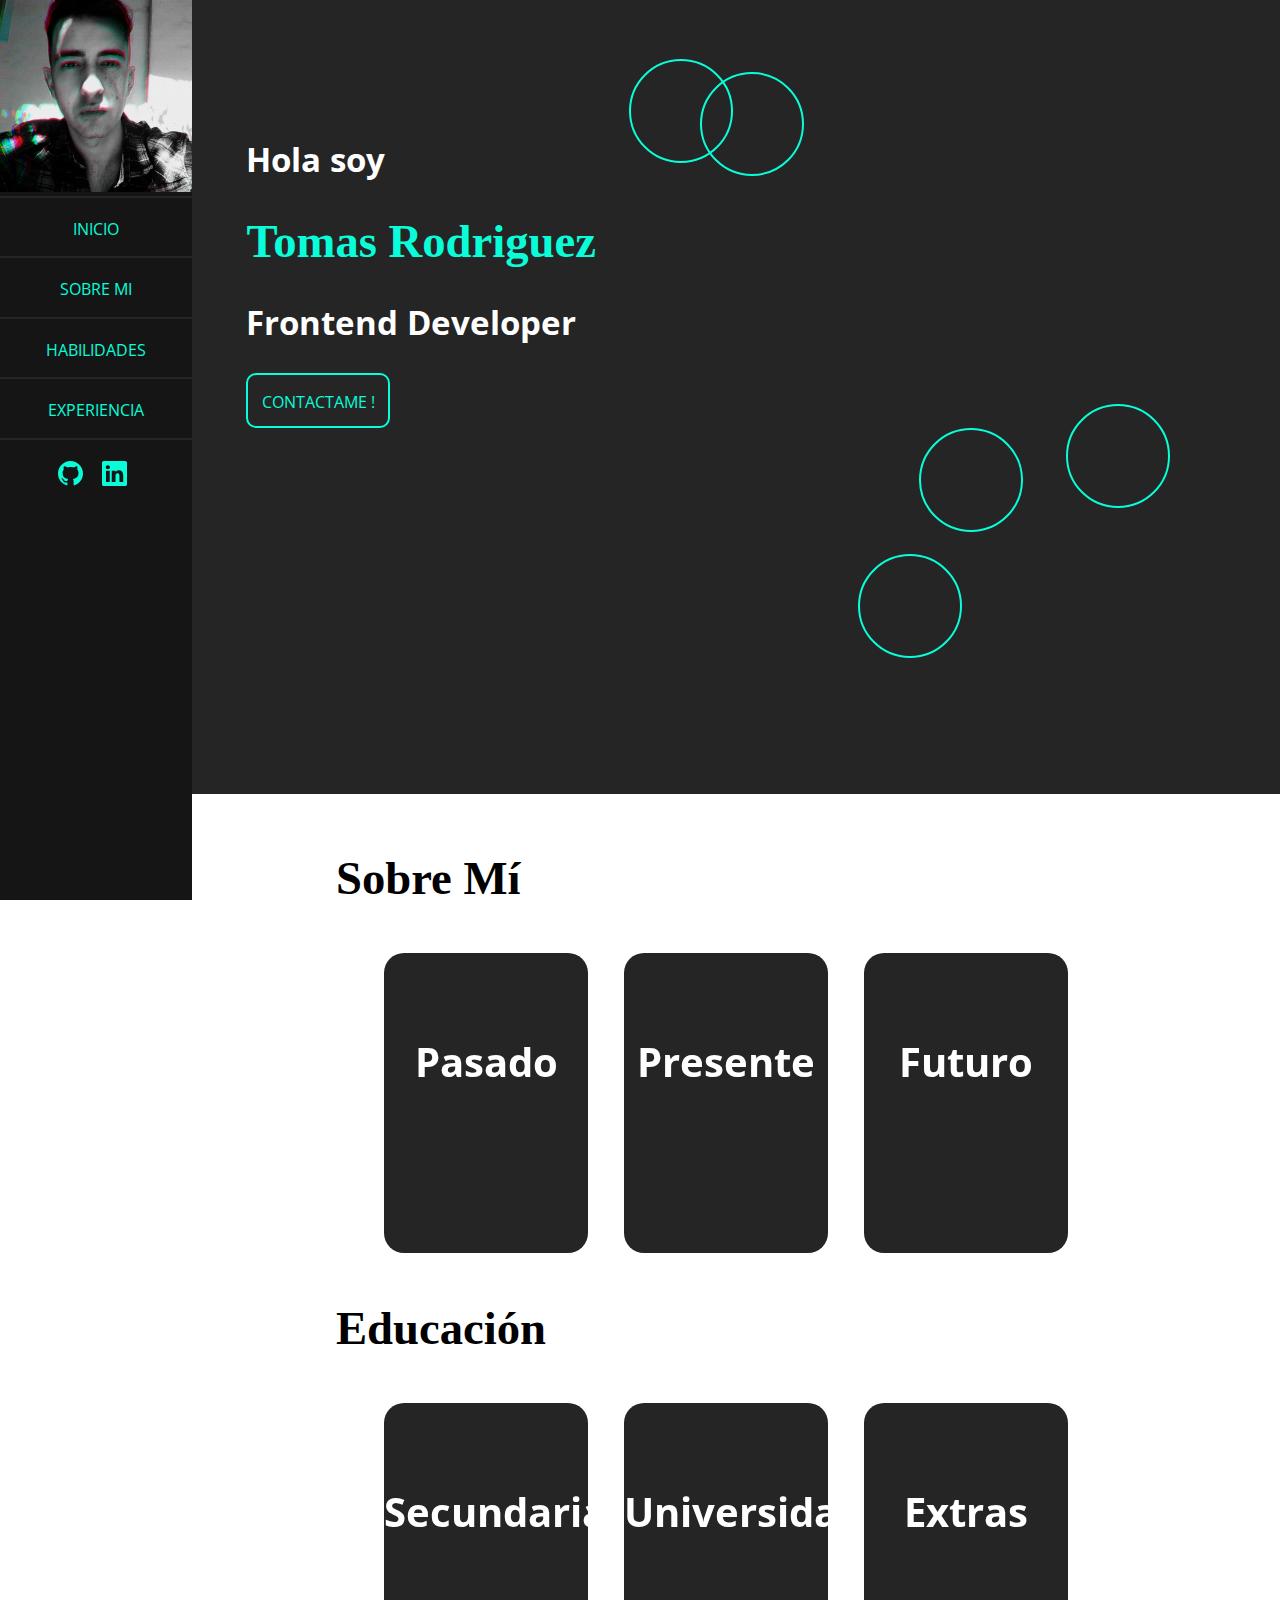
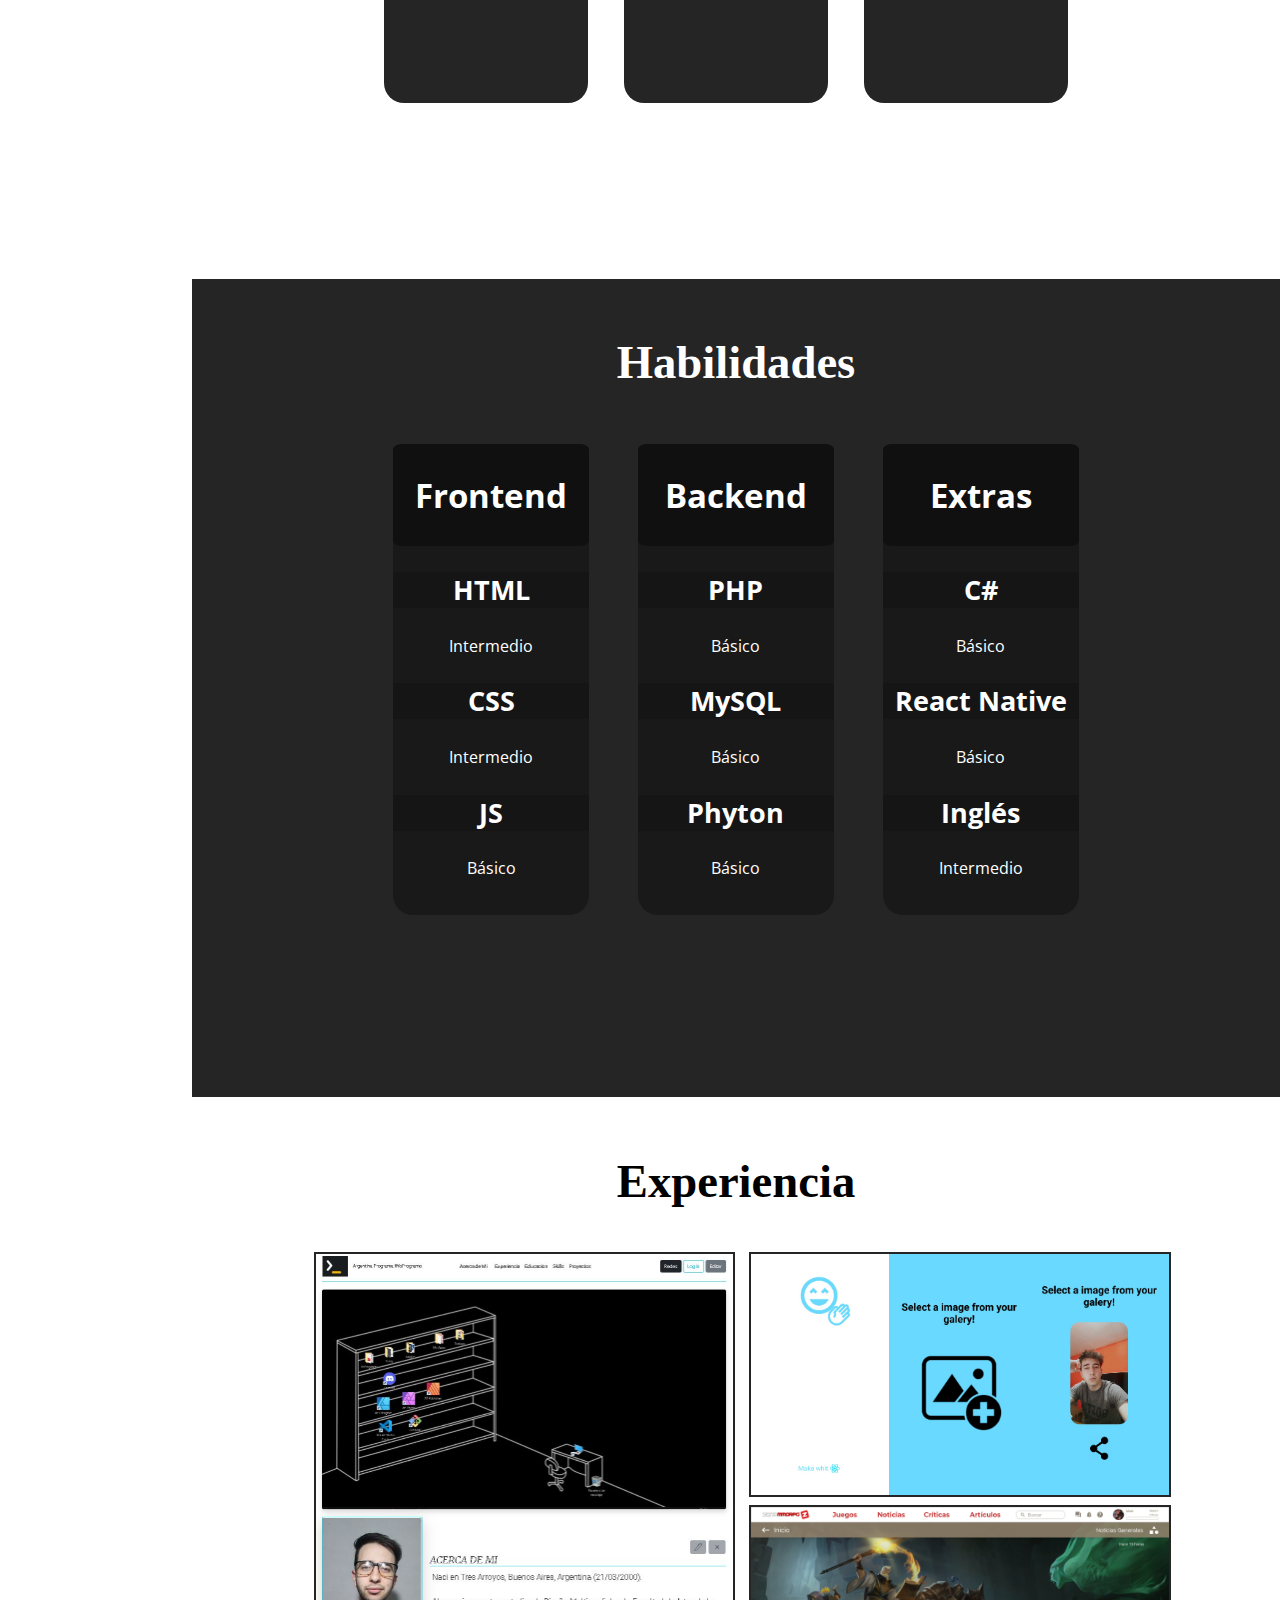
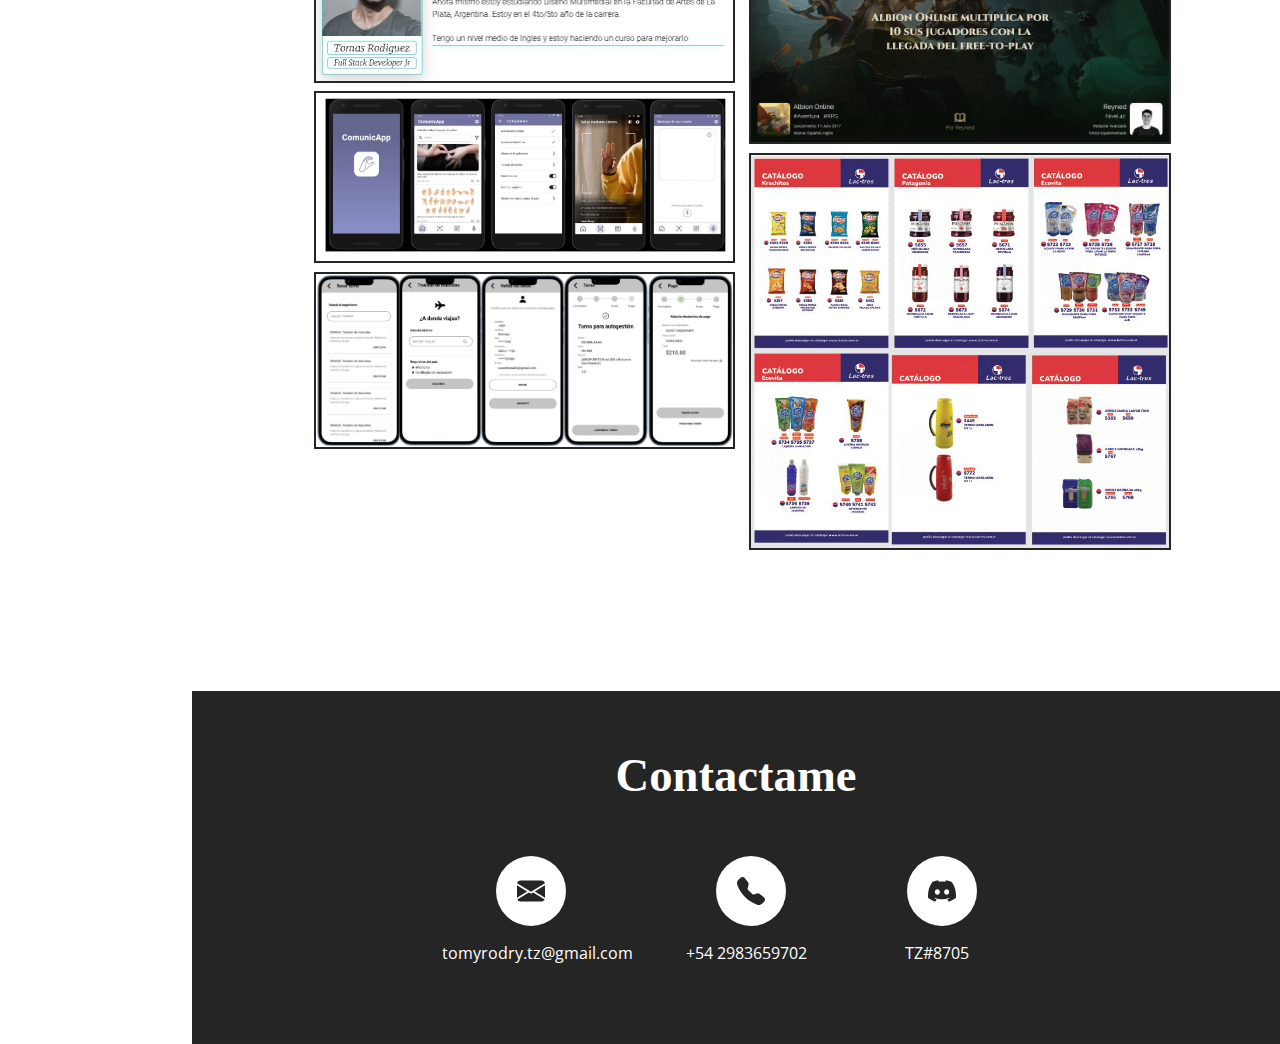
==== commit 55ddf389: "Portafolio Web terminado (por ahora)" ====
--- a/index.html
+++ b/index.html
@@ -5,6 +5,8 @@
     <meta http-equiv="X-UA-Compatible" content="IE=edge">
     <meta name="viewport" content="width=device-width, initial-scale=1.0">
     <title>Portafolio</title>
+
+    <link rel="icon" href="img/icono-title.png">
 
     <link rel="stylesheet" href="style.css">
     <link rel="preconnect" href="https://fonts.googleapis.com">
--- a/style.css
+++ b/style.css
@@ -475,8 +475,8 @@
         margin: auto;
         margin-top: 20%;
     }
-
-    .navbar {
+    
+    .navbar { 
         width: 60%;
         height: 90px;
         position: fixed;
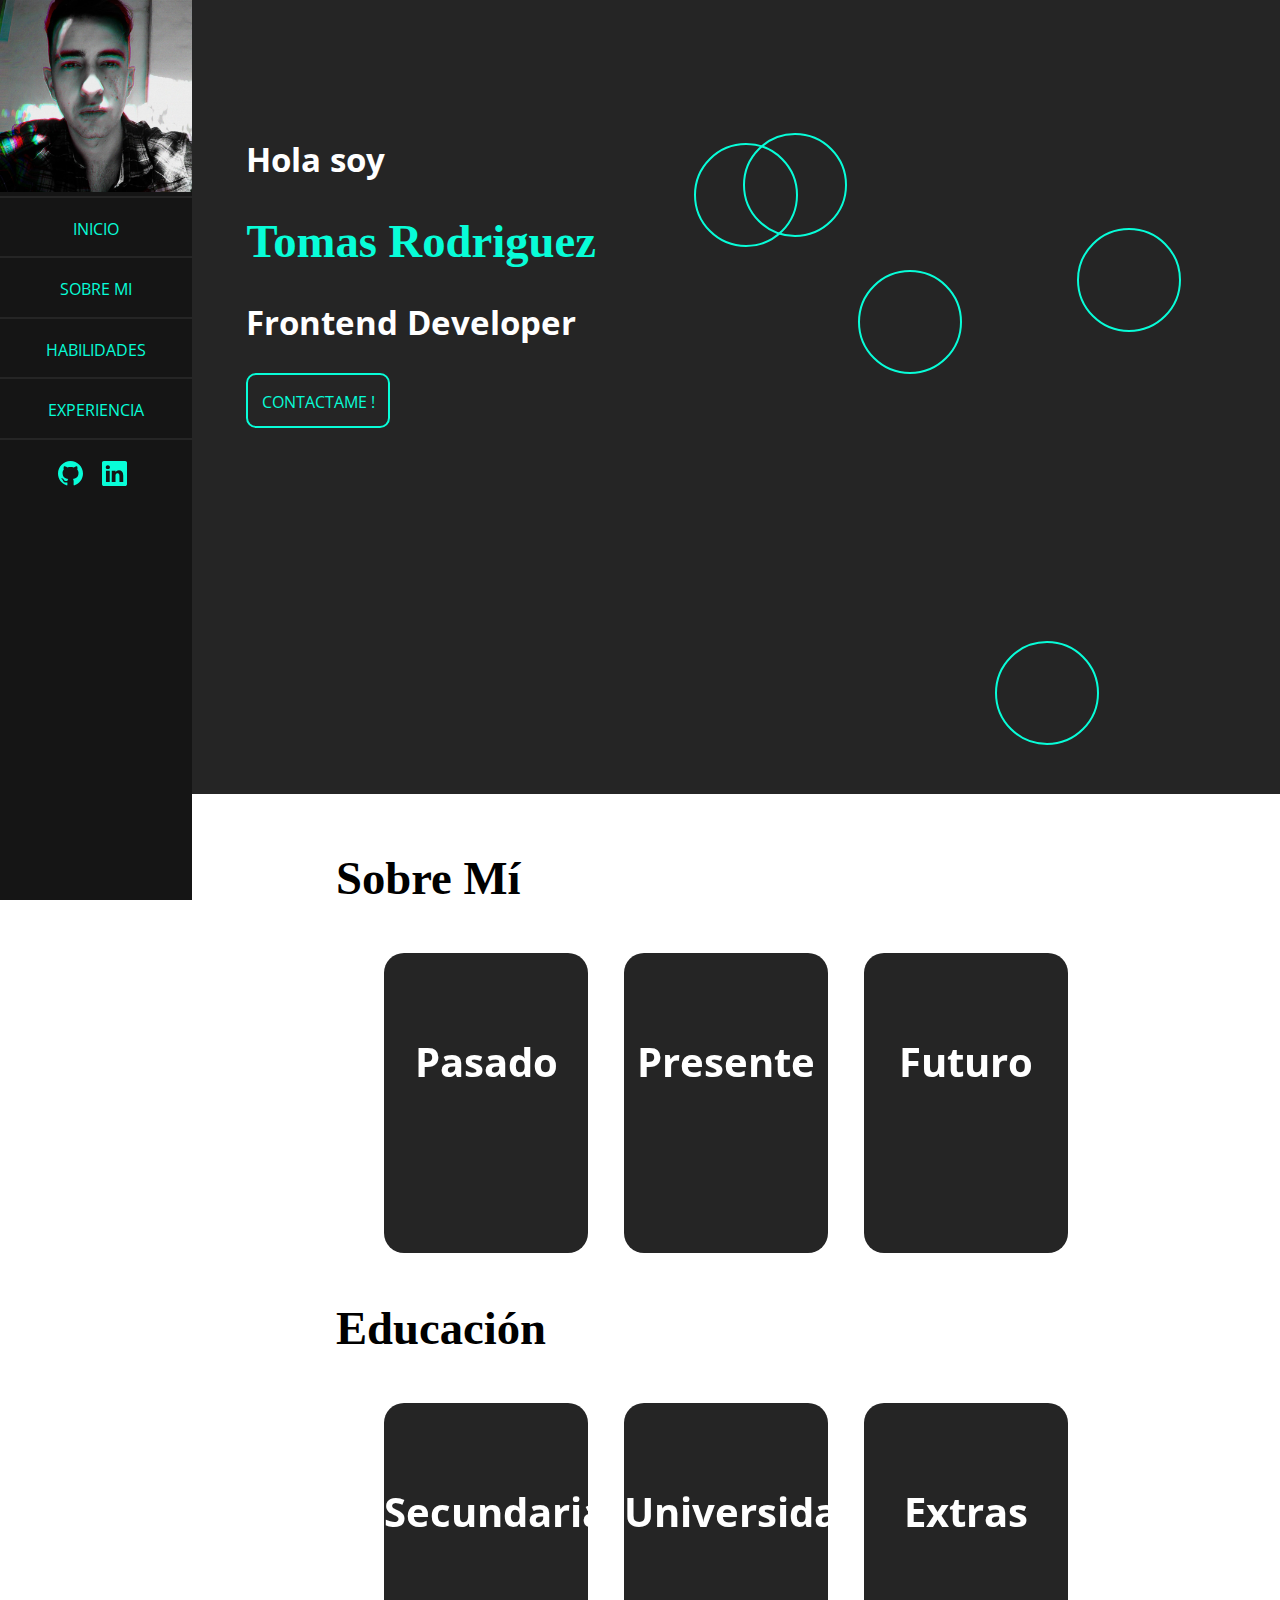
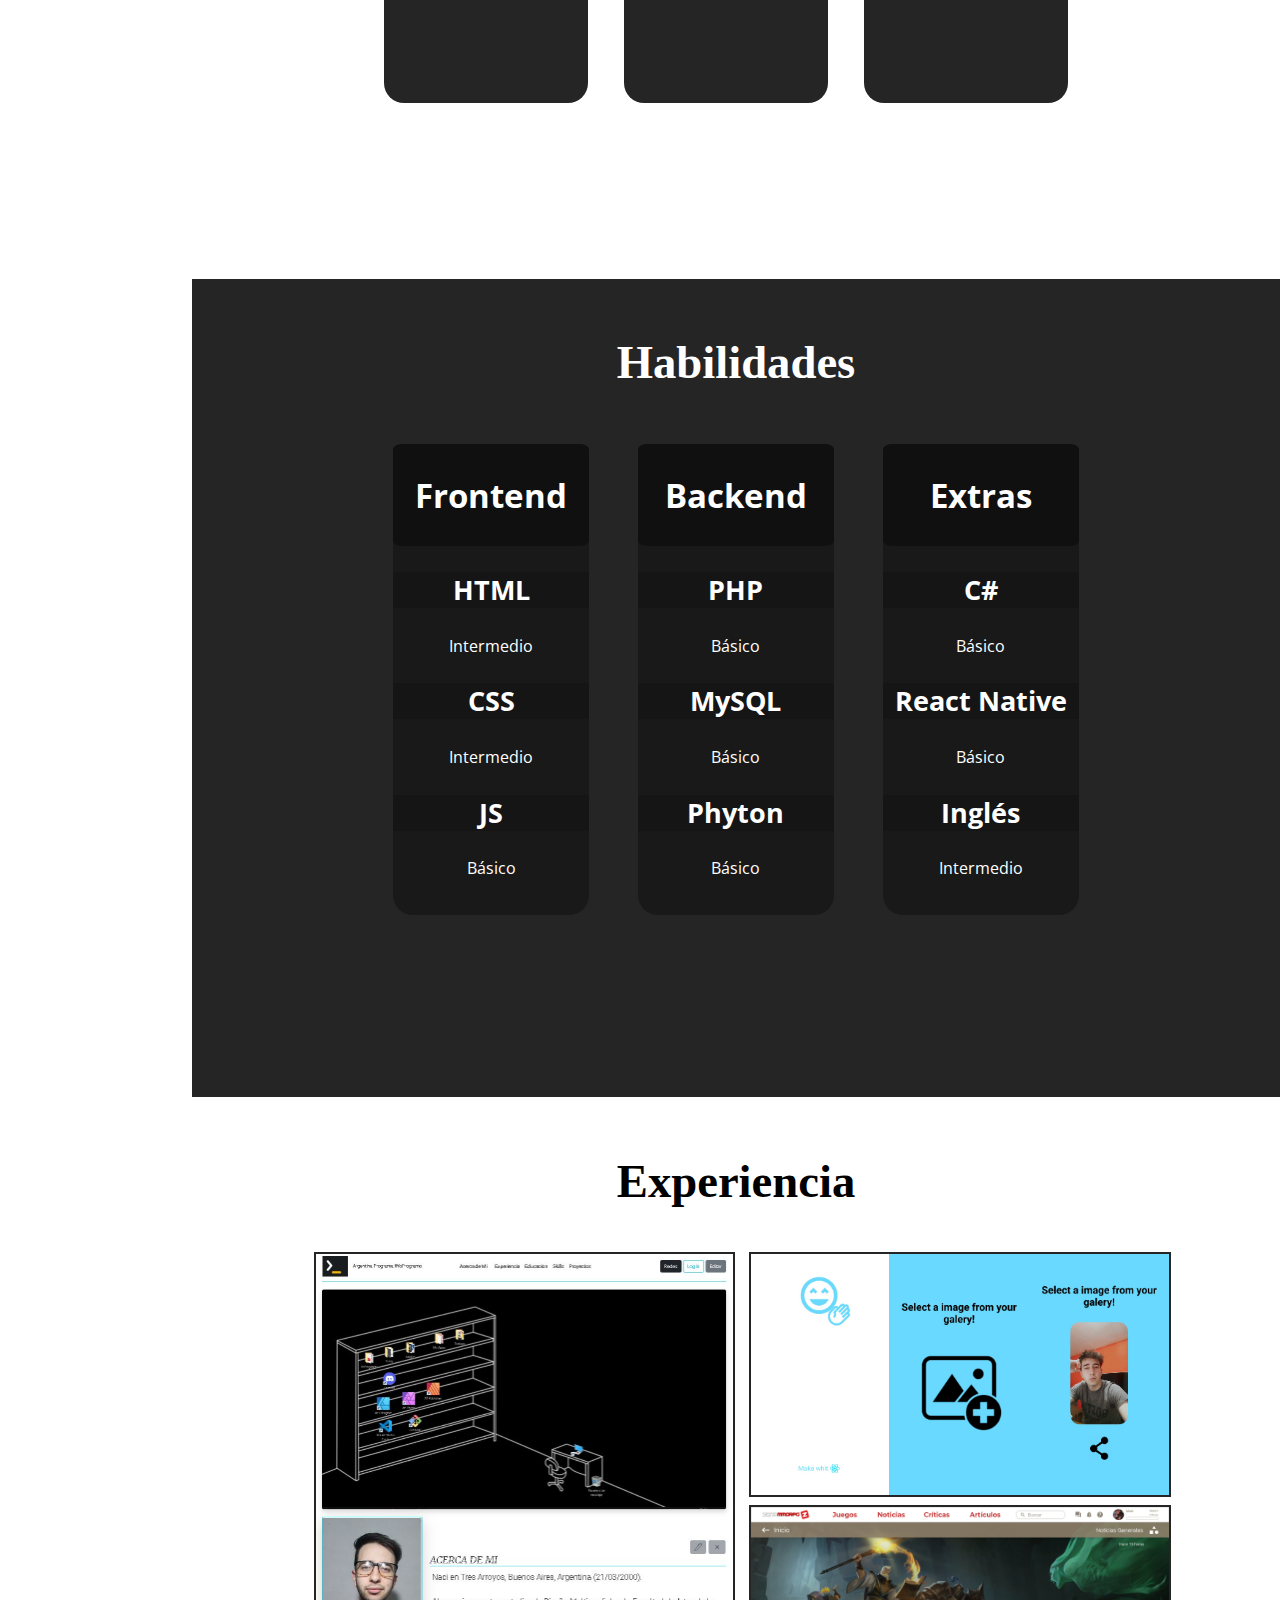
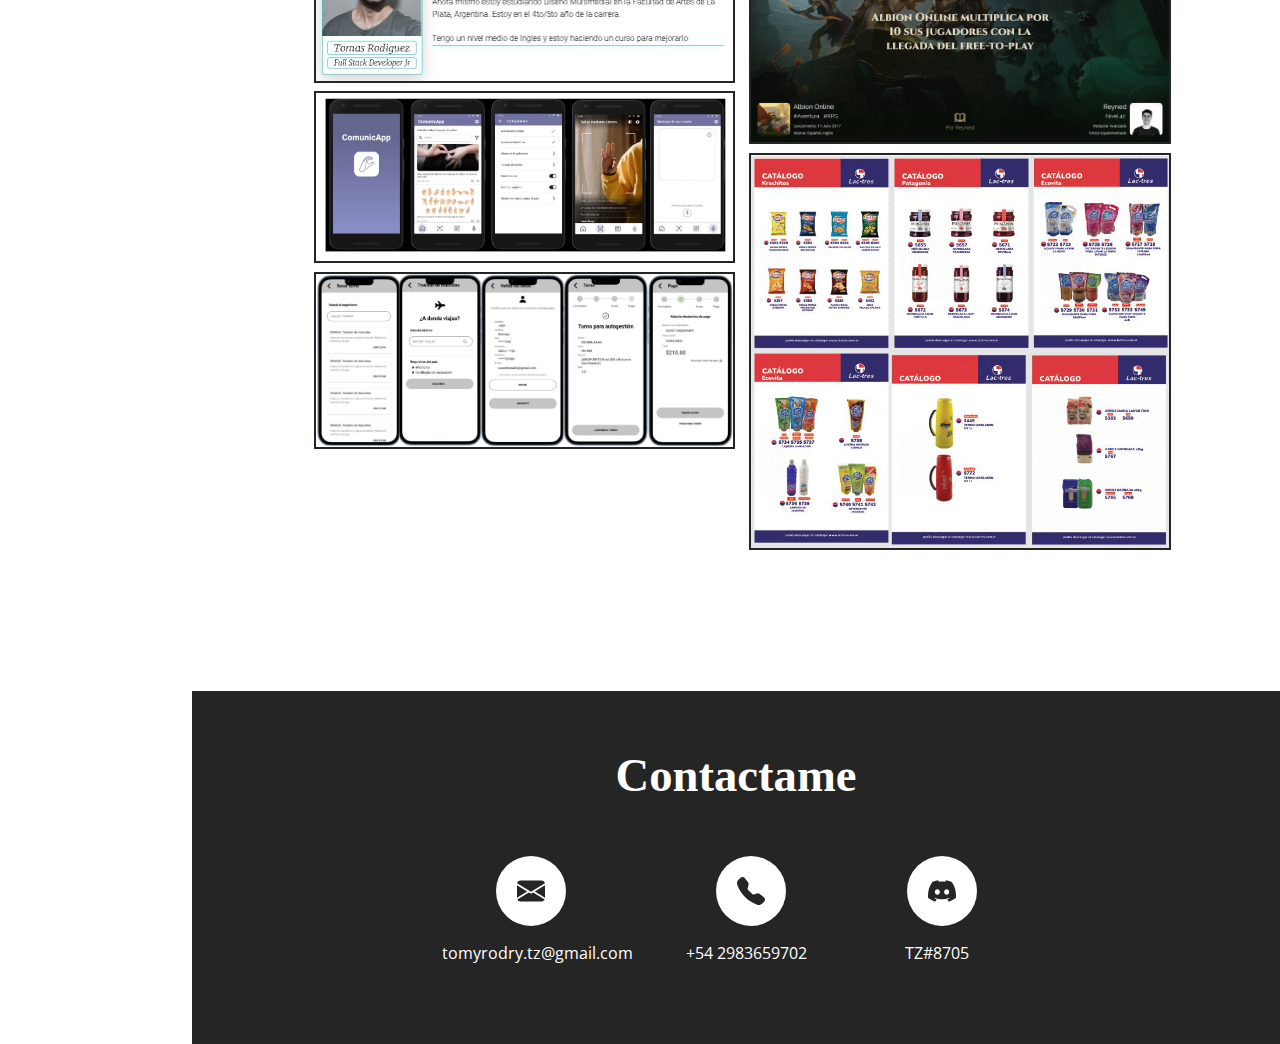
==== commit 6241333e: "le agregue icono a la web" ====
--- a/index.html
+++ b/index.html
@@ -6,7 +6,7 @@
     <meta name="viewport" content="width=device-width, initial-scale=1.0">
     <title>Portafolio</title>
 
-    <link rel="icon" href="img/icono-title.png">
+    <link rel="icon" href="img/icono-title.ico">
 
     <link rel="stylesheet" href="style.css">
     <link rel="preconnect" href="https://fonts.googleapis.com">
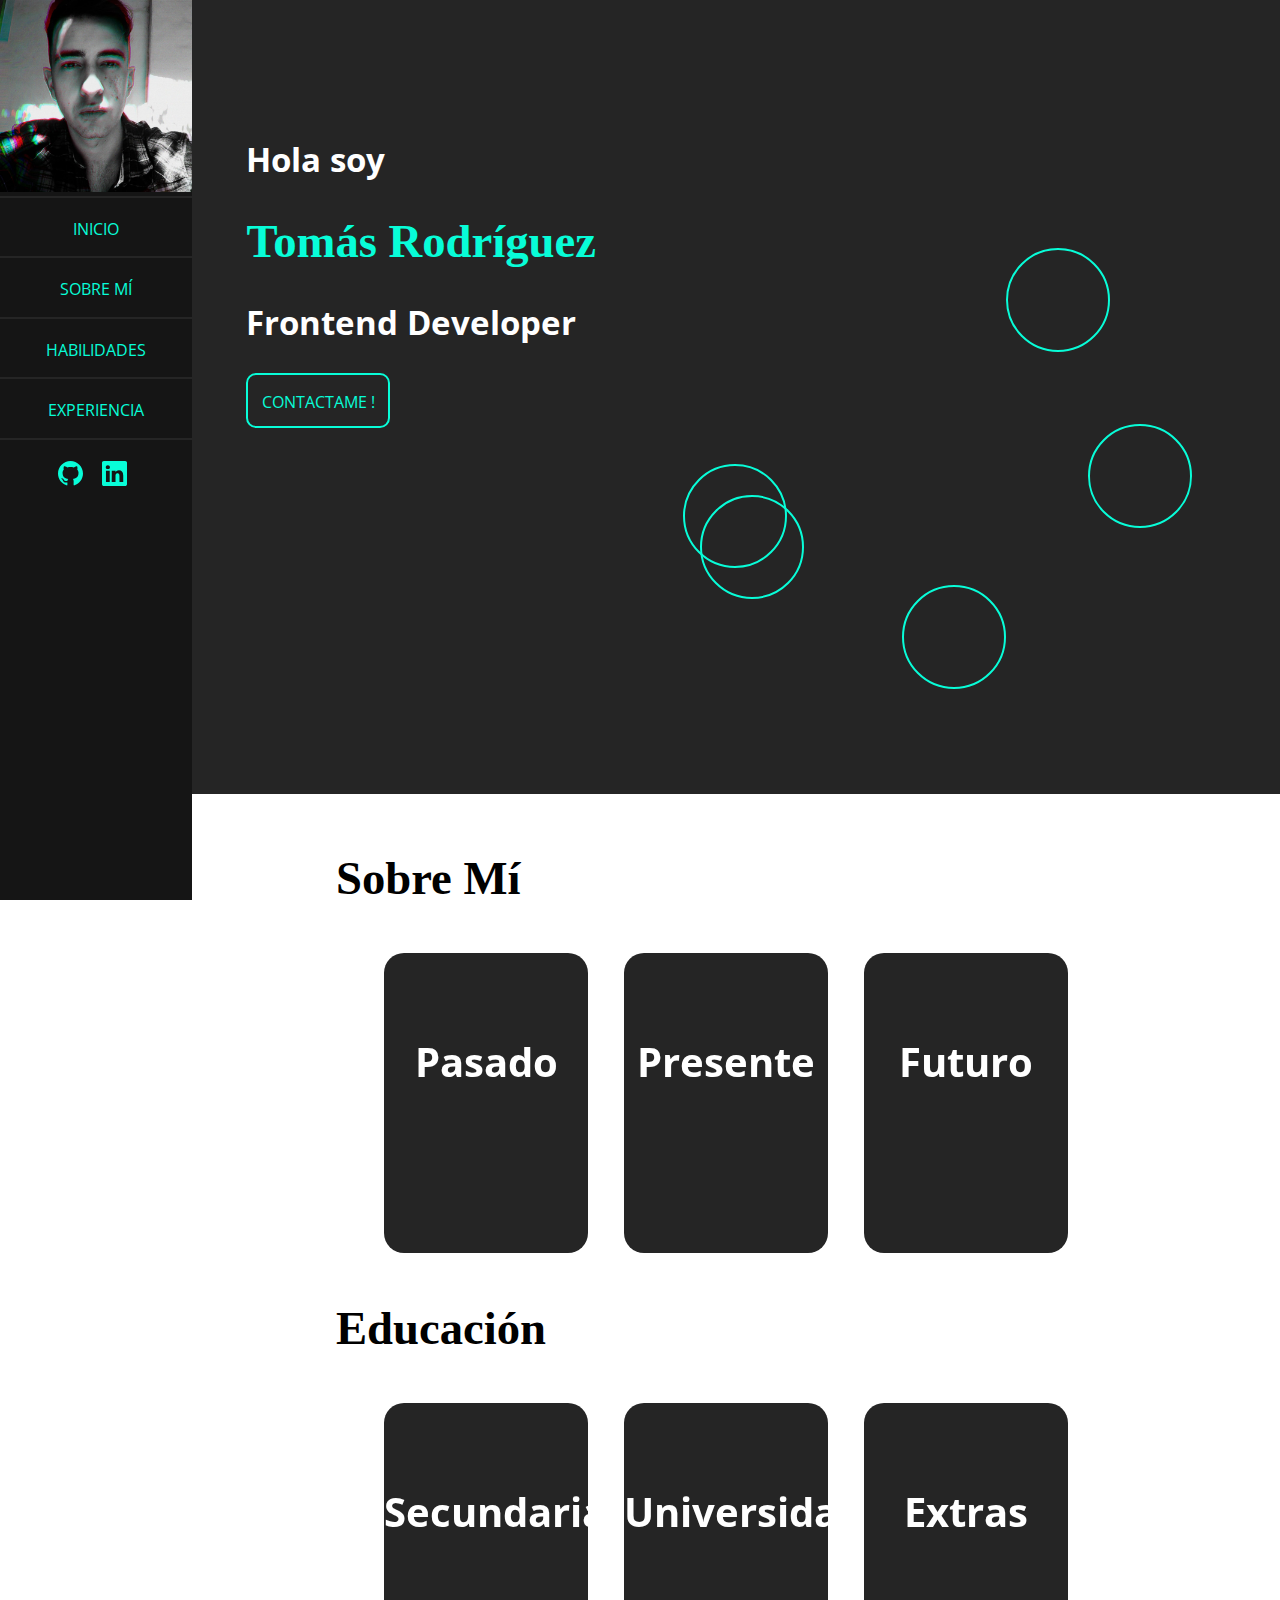
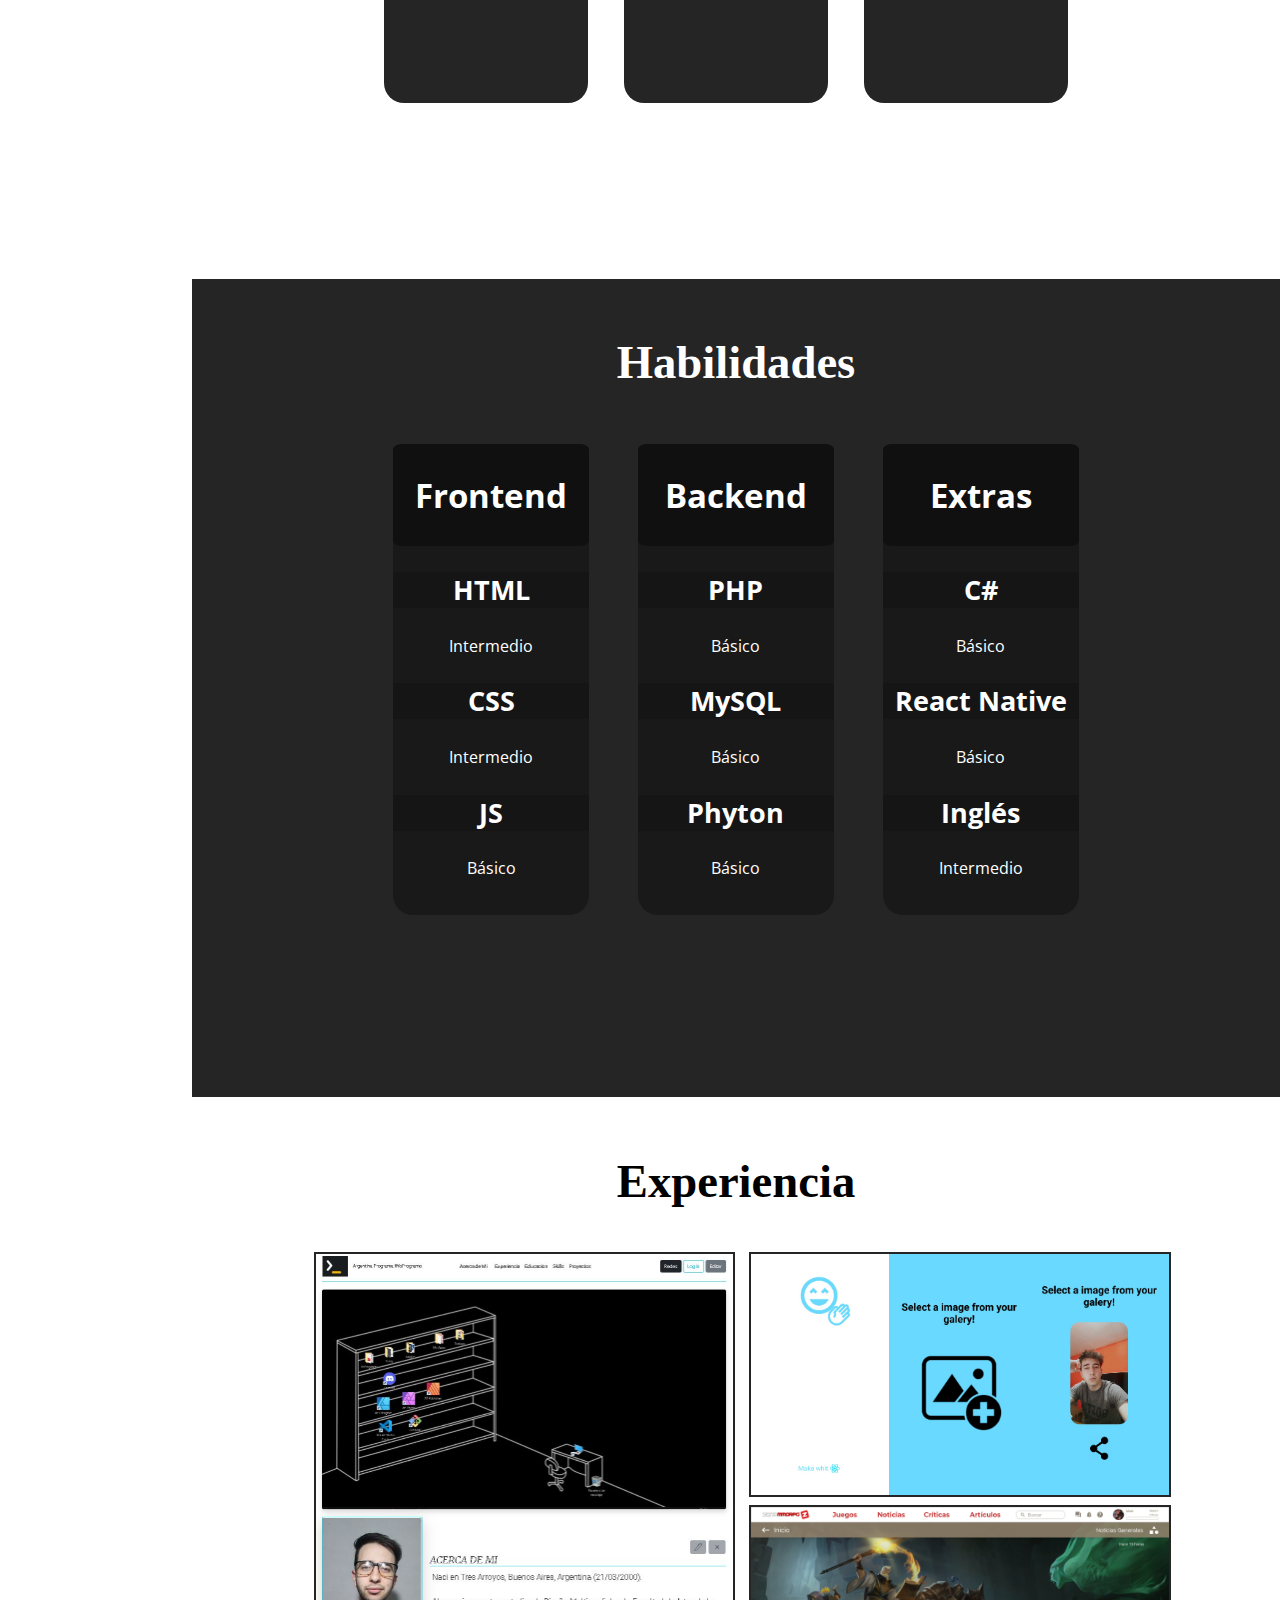
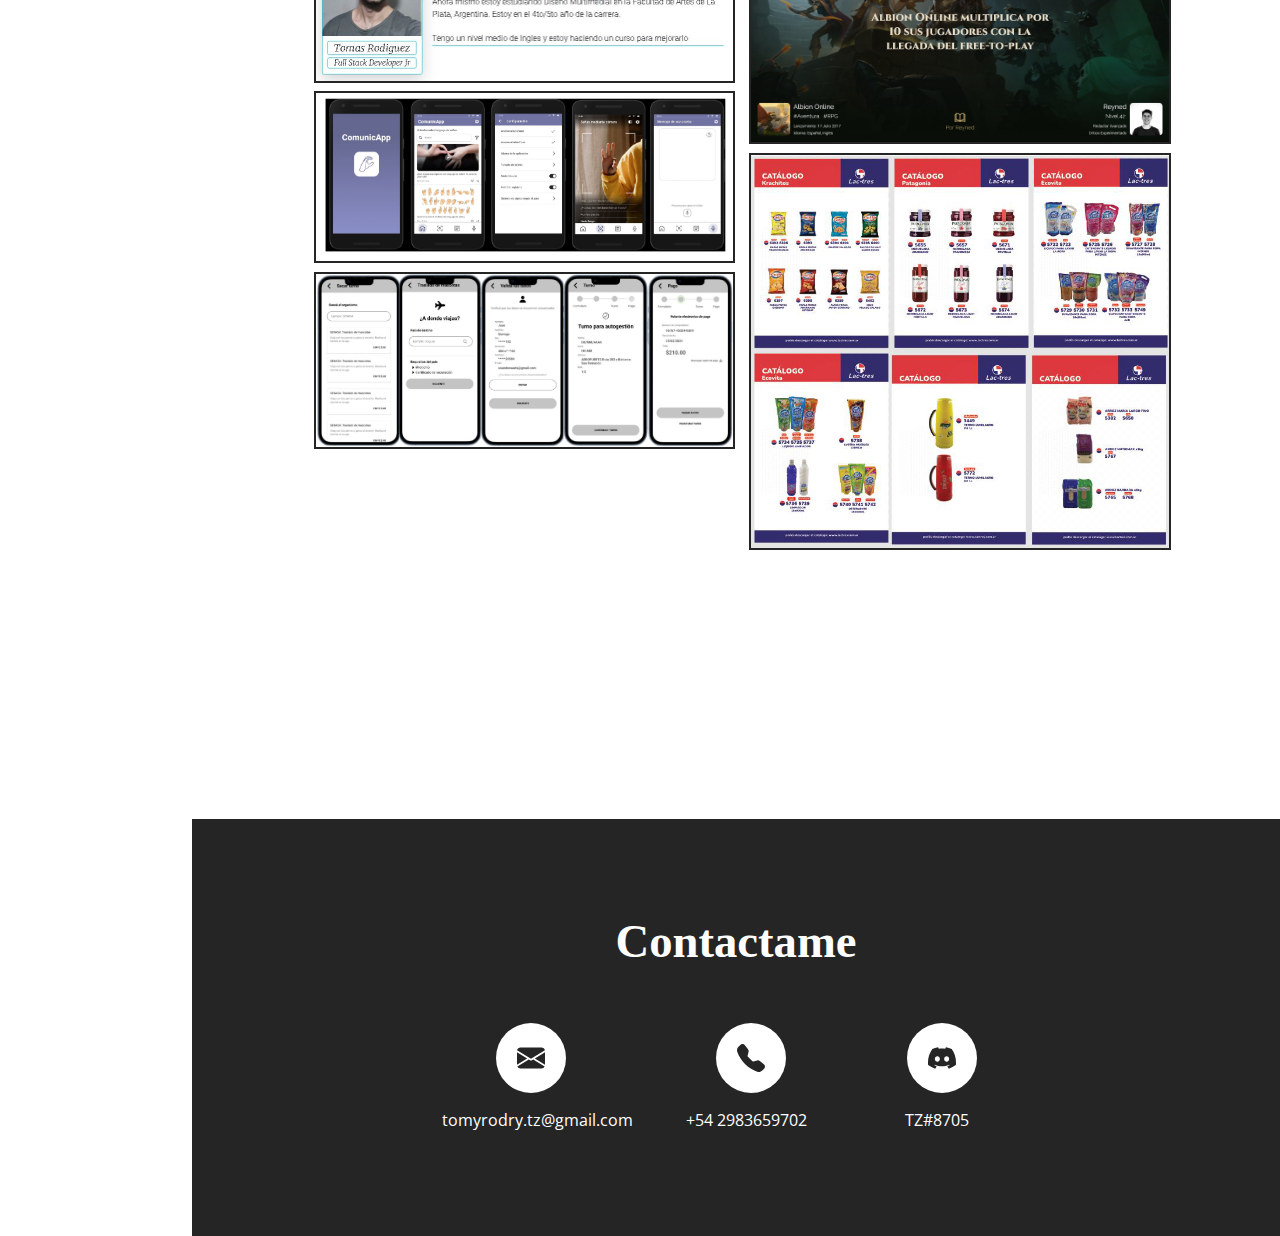
==== commit 54c975e8: "hice re ajustes de margin y padding" ====
--- a/index.html
+++ b/index.html
@@ -24,7 +24,7 @@
     <div class="navbar" id="navbar">
         <div class="foto"><img src="img/yo.jpg" alt="Una foto mia"></div>
         <div class="IrA" style="border-top: 2px solid #252525;"><a href="#inicio"><p>Inicio</p></a></div>
-        <div class="IrA"><a href="#sobre-mi"><p>Sobre Mi</p></a></div>
+        <div class="IrA"><a href="#sobre-mi"><p>Sobre Mí</p></a></div>
         <div class="IrA"><a href="#habilidades"><p>Habilidades</p></a></div>
         <div class="IrA"><a href="#exp"><p>Experiencia</p></a></div>
         <div class="github-linkedin">
@@ -38,7 +38,7 @@
     <div class="Inicio" id="inicio">
         <div class="titulo-inicio">
             <h2>Hola soy</h2>
-            <h1 style="color: #08fdd8;">Tomas Rodriguez</h1>
+            <h1 style="color: #08fdd8;">Tomás Rodríguez</h1>
             <img src="img/yo.jpg" alt="una foto mia" class="foto-celu">
             <h2>Frontend Developer</h2>
             <div class="boton-contacto"><a href="#contactame"><p>Contactame !</p></a></div>
@@ -66,7 +66,7 @@
                             Nací en Tres Arroyos, Buenos Aires, Argentina (21/03/2000). 
                             <br>
                             <br>
-                            De chiquito me gustaba leer, jugar a los videojuegos, dibujar y escribir.
+                            De pequeño me gustaba leer, jugar a los videojuegos, dibujar y escribir.
                         </p>
                     </div>
                 </div>
@@ -113,7 +113,7 @@
                     </div>
                     <div class="trasera">
                         <p>
-                            Estudie en la secundaria media n°1 y me especialice en Cs.Naturales.
+                            Estudié en la escuela media n°1 y me especialicé en Cs.Naturales.
                         </p>
                     </div>
                 </div>
@@ -126,7 +126,7 @@
                     <div class="trasera">
                         <p>
                             En 2018 vine a La Plata y estudié Diseño Multimedial. <br><br> 
-                            Actualmente estoy en 4to/5to año de la carrera.
+                            Actualmente estoy cursando los ultimos años de la carrera.
                         </p>
                     </div>
                 </div>
@@ -223,7 +223,7 @@
                         <p>
                             Este proyecto consistía en hacer un portafolio partiendo de la base que ellos nos daban.
                             <br>
-                            Para el frontend use: HTML, CSS (Bootstrap), JS y además aprendí Angular la cual no me gusto y prefiero usar React. 
+                            Para el frontend usé: HTML, CSS (Bootstrap), JS y además aprendí Angular la cual no me gusto y prefiero usar React. 
                             <br>
                             En la parte backend: PHP, MySQL, Django y Heroku.
                         </p>
@@ -239,7 +239,7 @@
                             ComunicApp | TP Final Diseño Multimedial IV
                         </h4>
                         <p>
-                            En este proyecto nos pidieron que hagamos una app que resuelve una problemática y propuse la idea de hacer algo para ayudar a la gente sorda muda ya que mucha gente no sabe lenguajes de seña. 
+                            En este proyecto nos pidieron que hagamos una app que resuelve una problemática. Propuse la idea de hacer algo para ayudar a la gente con hipoacusia ya que mucha gente no sabe lenguajes de seña. 
                             <br>
                             Espero algún día poder hacer esta app y así ayudar a la gente.
                             <br>
@@ -262,7 +262,7 @@
                             Utilizamos Figma para diseñar y prototipar.
                             <br>
                             <br>
-                            Aclaración: SENASA tiene su propia web no existe la opción para sacar turno desde miArgentina, esto se creó solo para el seminario.
+                            Aclaración: SENASA tiene su propia web, no existe la opción para sacar turno desde miArgentina. Esto se creó solo para el seminario.
                         </p>
                         <div class="boton-exp">
                             <a href="https://www.figma.com/proto/66zBlfaZ4U1hpGxRcdFWKF/XD-SENASA?node-id=6-4&starting-point-node-id=6%3A4" target="_blank">ver prototipo</a>
@@ -307,9 +307,9 @@
                             Catálogos para Lac-Tres (mayorista)
                         </h4>
                         <p>
-                            Edito las fotos y Diseño los catálogos que se ven en la foto. 
-                            <br>
-                            Utilizó Affinity Photo para editar los productos y el Affinity Designer para armar el catálogo. 
+                            Edito las fotos y Diseño los catálogos. 
+                            <br>
+                            Utilizo Affinity Photo para editar los productos y el Affinity Designer para armar el catálogo. 
                         </p>
                         <div class="boton-exp">
                             <a href="img/trabajos/catalogos.pdf" target="_blank">ver más</a>
--- a/style.css
+++ b/style.css
@@ -126,7 +126,7 @@
     text-align: center;
     width: 85%;
     padding-top: 2%;
-    padding-bottom: 10%;
+    padding-bottom: 20%;
     margin-left: 15%;
 }
 
@@ -135,8 +135,8 @@
     text-align: center;
     color: white;
     width: 85%;
-    padding-top: 2%;
-    padding-bottom: 5%;
+    padding-top: 5%;
+    padding-bottom: 7%;
     margin-left: 15%;
 }
 
@@ -568,7 +568,7 @@
         width: 100%;
         margin: auto;
         margin-left: 10%;
-        padding-top: 2%;
+        padding-top: 30%;
         padding-bottom: 10%;
         margin-left: 0%;
         text-align: center;
@@ -627,7 +627,7 @@
         text-align: center;
         color: white;
         width: 100%;
-        padding-top: 2%;
+        padding-top: 30%;
         padding-bottom: 10%;
         margin-left: 0%;
     }
@@ -678,8 +678,8 @@
     .Experiencia {
         text-align: center;
         width: 100%;
-        padding-top: 2%;
-        padding-bottom: 10%;
+        padding-top: 30%;
+        padding-bottom: 50%;
         margin-left: 0%;
     }
 
@@ -751,8 +751,8 @@
         text-align: center;
         color: white;
         width: 100%;
-        padding-top: 2%;
-        padding-bottom: 5%;
+        padding-top: 10%;
+        padding-bottom: 10%;
         margin-left: 0%;
     }
 
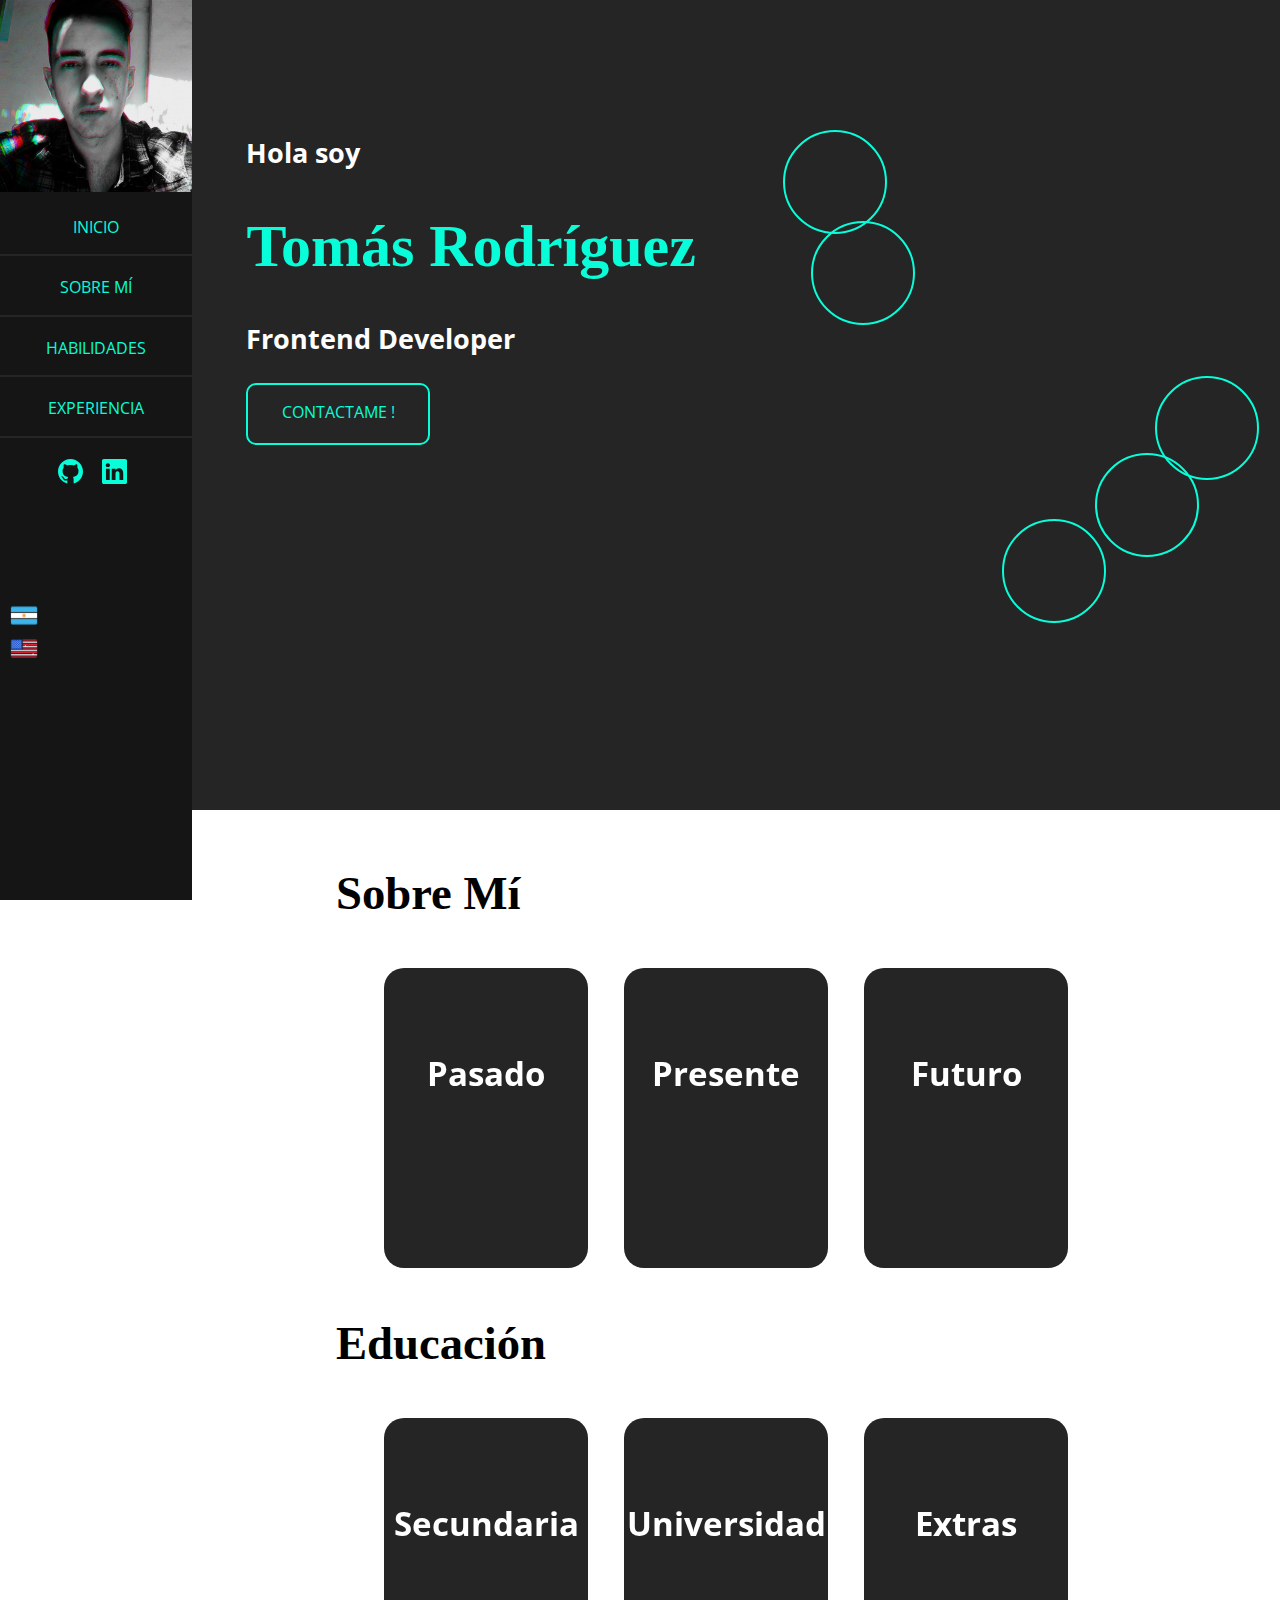
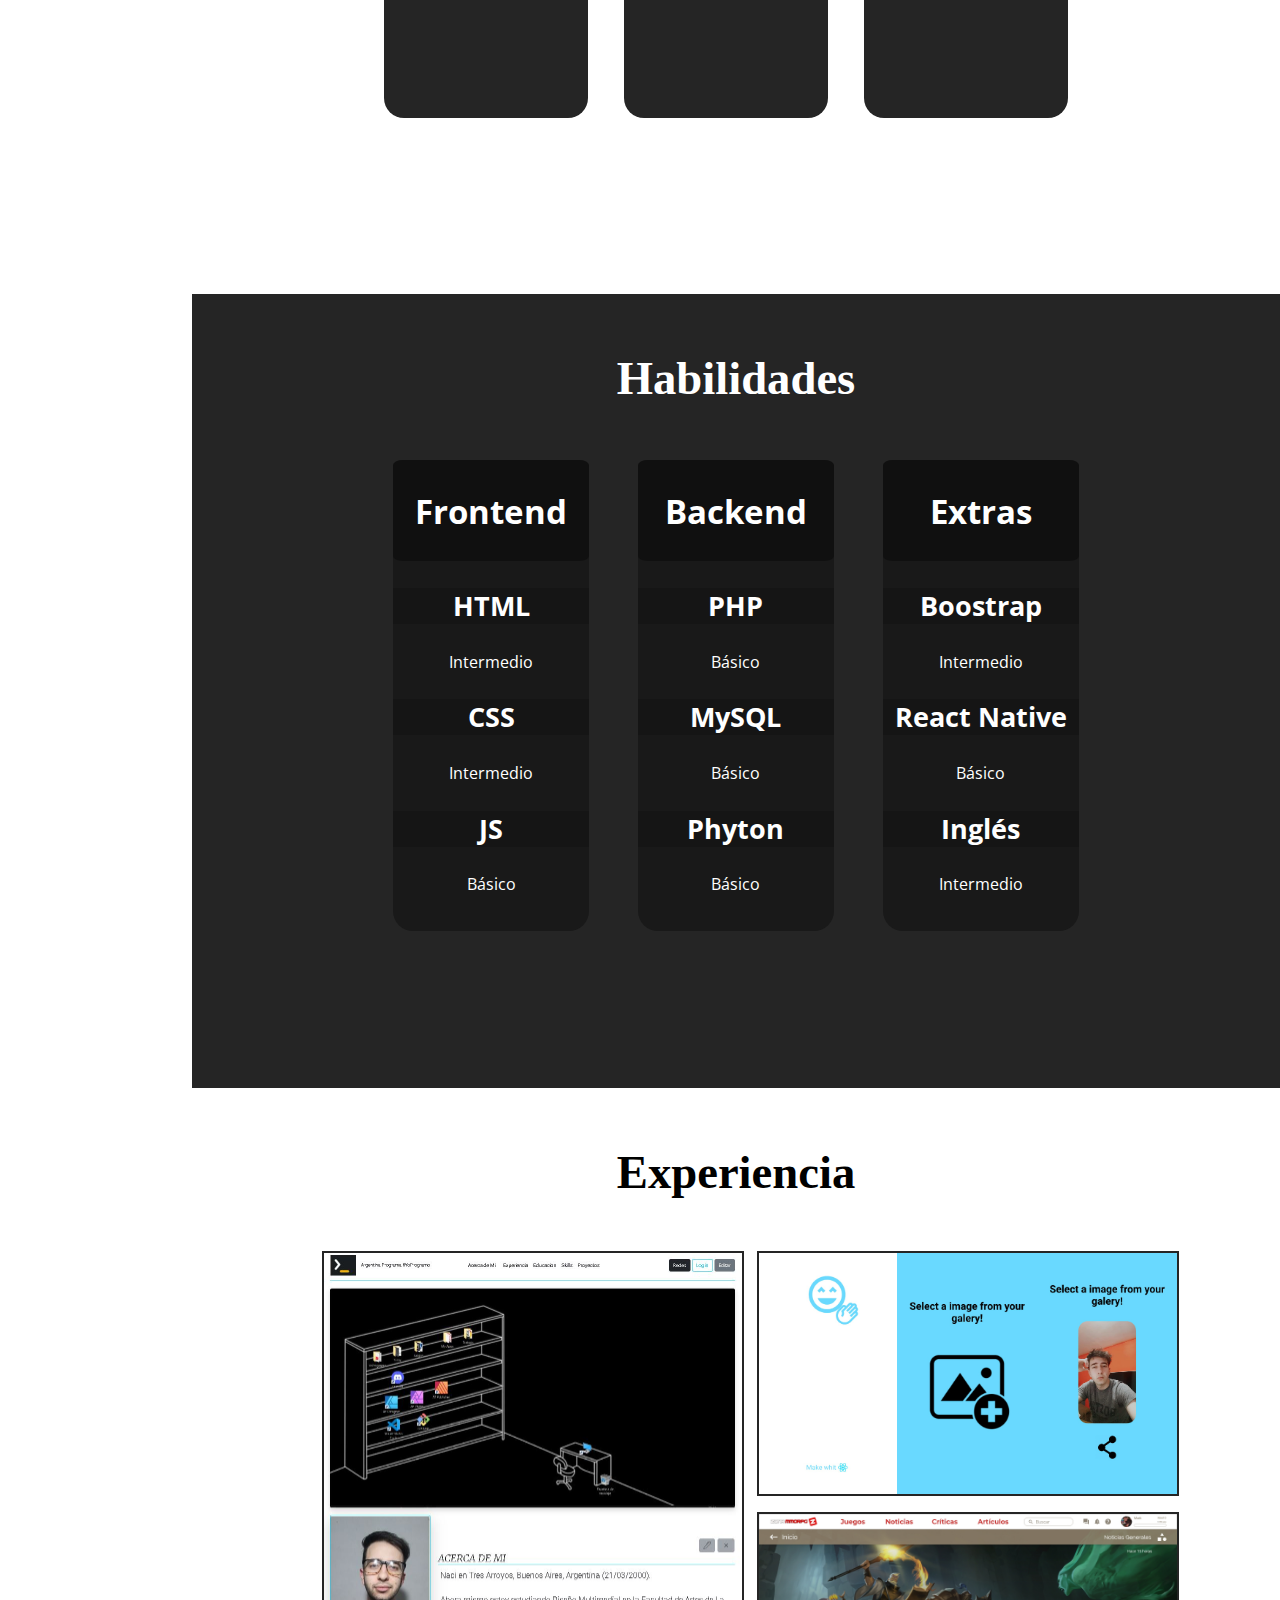
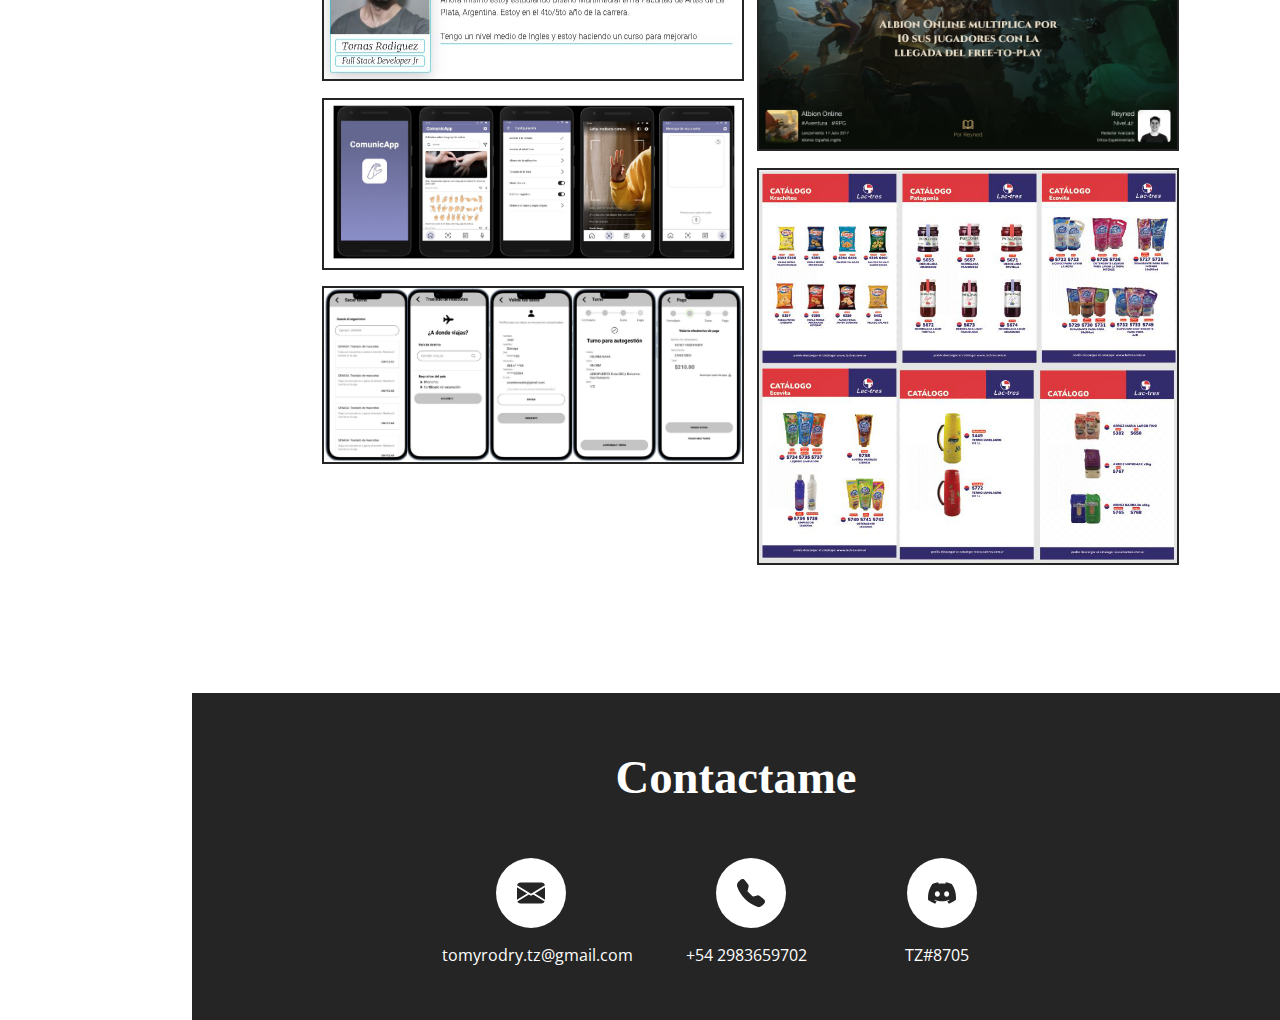
==== commit c66a7e6b: "Portafolio Terminado" ====
--- a/index.html
+++ b/index.html
@@ -4,11 +4,12 @@
     <meta charset="UTF-8">
     <meta http-equiv="X-UA-Compatible" content="IE=edge">
     <meta name="viewport" content="width=device-width, initial-scale=1.0">
+    <meta http-equiv="Permissions-Policy" content="interest-cohort=()">
     <title>Portafolio</title>
 
     <link rel="icon" href="img/icono-title.ico">
 
-    <link rel="stylesheet" href="style.css">
+    <link rel="stylesheet" href="styles.css">
     <link rel="preconnect" href="https://fonts.googleapis.com">
     <link rel="preconnect" href="https://fonts.gstatic.com" crossorigin>
     <link href="https://fonts.googleapis.com/css2?family=Open+Sans&display=swap" rel="stylesheet">
@@ -23,7 +24,7 @@
     </div>
     <div class="navbar" id="navbar">
         <div class="foto"><img src="img/yo.jpg" alt="Una foto mia"></div>
-        <div class="IrA" style="border-top: 2px solid #252525;"><a href="#inicio"><p>Inicio</p></a></div>
+        <div class="IrA"><a href="#inicio"><p>Inicio</p></a></div>
         <div class="IrA"><a href="#sobre-mi"><p>Sobre Mí</p></a></div>
         <div class="IrA"><a href="#habilidades"><p>Habilidades</p></a></div>
         <div class="IrA"><a href="#exp"><p>Experiencia</p></a></div>
@@ -31,16 +32,20 @@
             <div class="git"><a href="https://github.com/tomyrodry-tz"><img src="img/iconos/github.svg" alt="icono github"></a></div>
             <div class="linkedin"><a href="https://www.linkedin.com/in/tomás-rodríguez-61711120b/"><img src="img/iconos/linkedin.svg" alt="icono linkedin"></a></div>
         </div>
+        <div class="idiomas">
+            <div class="idioma-es"><a href="index.html"><img src="img/iconos/arg.png" alt="cambiar idioma esp"></a></div>
+            <div class="idioma-us"><a href="index_us.html"><img src="img/iconos/us.png" alt="cambiar idioma ingles"></a></div>
+        </div>
     </div>
 
 <!--------------------------------------------------------------------- INICIO ------------------------------------------------------------------>
 
     <div class="Inicio" id="inicio">
         <div class="titulo-inicio">
-            <h2>Hola soy</h2>
-            <h1 style="color: #08fdd8;">Tomás Rodríguez</h1>
+            <h3>Hola soy</h3>
+            <h1 style="color: #08fdd8; font-size: 45pt;">Tomás Rodríguez</h1>
             <img src="img/yo.jpg" alt="una foto mia" class="foto-celu">
-            <h2>Frontend Developer</h2>
+            <h3>Frontend Developer</h3>
             <div class="boton-contacto"><a href="#contactame"><p>Contactame !</p></a></div>
         </div>
         <span class="Burbujas"></span>
@@ -66,7 +71,7 @@
                             Nací en Tres Arroyos, Buenos Aires, Argentina (21/03/2000). 
                             <br>
                             <br>
-                            De pequeño me gustaba leer, jugar a los videojuegos, dibujar y escribir.
+                            Me gusta leer, jugar a los videojuegos, dibujar y escribir.
                         </p>
                     </div>
                 </div>
@@ -96,7 +101,7 @@
                             Me gustaria poder ser un Fullstack Developer y poder aprender y crear apps con React Native. 
                             <br>
                             <br>
-                            Siento que las apps de telefono son el futuro.        
+                            Para mi las apps de telefono son el futuro.        
                         </p>
                     </div>
                 </div>
@@ -113,7 +118,7 @@
                     </div>
                     <div class="trasera">
                         <p>
-                            Estudié en la escuela media n°1 y me especialicé en Cs.Naturales.
+                            Estudié en la Escuela Media N°1 y me especialicé en Cs.Naturales.
                         </p>
                     </div>
                 </div>
@@ -126,7 +131,7 @@
                     <div class="trasera">
                         <p>
                             En 2018 vine a La Plata y estudié Diseño Multimedial. <br><br> 
-                            Actualmente estoy cursando los ultimos años de la carrera.
+                            Actualmente me quedan cinco materias para terminar la licenciatura.
                         </p>
                     </div>
                 </div>
@@ -192,9 +197,9 @@
                     <h2>Extras</h2>
                 </div>
                 <div class="titulos">
-                    <h3>C#</h3>
-                </div>
-                <p>Básico</p>
+                    <h3>Boostrap</h3>
+                </div>
+                <p>Intermedio</p>
                 <div class="titulos">
                     <h3>React Native</h3>
                 </div>
@@ -212,9 +217,10 @@
     <div class="Experiencia" id="exp">
         <h1>Experiencia</h1>
 
+        <div class="aclaracion-exp"><h4>*Tocá la imagen para ver más información*</h4></div>
         <div class="trabajos-contenedor">
             <div class="trabajos-grupo">
-                <div class="trabajos-cartas" onclick="myPopup1()">
+                <div class="trabajos-cartas" onclick="myPopup1()" >
                     <img src="img/trabajos/arg-programa-tp-final.jpg">
                     <div class="info" id="popup1">
                         <h4>
@@ -348,6 +354,6 @@
 
 </body>
 
-<script src="script.js"></script>
+<script src="scripts.js"></script>
 
 </html>--- a/styles.css
+++ b/styles.css
@@ -0,0 +1,1255 @@
+body {
+    padding: 0;
+    margin: 0;
+}
+h1 {
+    font-size: 35pt;
+}
+h2{
+    font-size: 25pt;
+}
+h3 {
+    font-size: 20pt;
+}
+p, h2, h3, h4 , h5 {
+    font-family: 'Open Sans', sans-serif;
+}
+a {
+    text-decoration: none;
+    color: #08fdd8;
+}
+
+/*---------------------------------------------------------------- NAVBAR -----------------------------------------------------------------------*/
+
+.navbar {
+    width: 15%;
+    height: 100%;
+    position: fixed;
+    display: block;
+    background-color: #151515;
+    z-index: 99;
+    color: #08fdd8;
+
+}
+.navbar img {
+    width: 100%;
+    height: 100%;
+}
+.navbar p {
+    margin-bottom: 10%;
+}
+
+.IrA {
+    width: 100%;
+    height: 5%;
+    display: block;
+    text-transform: uppercase;
+    text-align: center;
+    padding-top: 2%;
+    padding-bottom: 5%;
+    border-bottom: 2px solid #252525;
+}
+.IrA:hover {
+    background-color: #252525;
+}
+
+.github-linkedin {
+    display: flex;
+}
+.git{
+    margin-left: 30%;
+}
+.linkedin {
+    margin-left: 10%;
+}
+.git, .linkedin {
+    width: 13%;
+    margin-top: 10%;
+}
+
+.idiomas {
+    width: 100%;
+    margin-top: 60%;
+    margin-left: 5%;
+}
+.idiomas img {
+    width: 15%;
+}
+
+/*-----------------------------------------------------------------------------------------------------------------------------------------------*/
+
+.Inicio {
+    width: 85%;
+    display: inline-flex;
+    background-color: #252525;
+    align-content: center;
+    padding-bottom: 10%;
+    margin-left: 15%;
+}
+.titulo-inicio {
+    text-align: left;
+    color: white;
+    margin-top: 10%;
+    margin-bottom: 20%;
+    margin-left: 5%;
+}
+.foto-celu {
+    display: none;
+}
+.boton-contacto {
+    width: 40%;
+    height: 10%;
+    text-transform: uppercase;
+    text-align: center;
+    padding-bottom: 5%;
+    border: 2px solid #08fdd8;
+    border-radius: 10px;
+}
+.boton-contacto:hover {
+    background-color: #191919;
+}
+
+.Sobre-Mi {
+    width: 75%;
+    margin: auto;
+    margin-left: 10%;
+    padding-top: 2%;
+    padding-bottom: 10%;
+    margin-left: 15%;
+}
+.Sobre-Mi h1 {
+    margin-left: 15%;
+}
+
+.Habilidades {
+    background-color: #252525;
+    text-align: center;
+    color: white;
+    width: 85%;
+    padding-top: 2%;
+    padding-bottom: 8%;
+    margin-left: 15%;
+}
+
+.Experiencia {
+    text-align: center;
+    width: 85%;
+    padding-top: 2%;
+    padding-bottom: 8%;
+    margin-left: 15%;
+}
+
+.Contactame {
+    background-color: #252525;
+    text-align: center;
+    color: white;
+    width: 85%;
+    padding-top: 2%;
+    padding-bottom: 3%;
+    margin-left: 15%;
+}
+
+/*------------------------------------------------------------- ANIMACION INICIO -----------------------------------------------------------------*/
+
+@keyframes animacion-burbuja {
+    0% {opacity: 0%;}
+    50% {opacity: 100%;}
+    100% {opacity: 0%;}
+}
+
+.Burbujas {
+    width: 100px;
+    height: 100px;
+    position: relative;
+    border-radius: 50%;
+    border: solid 2px #08fdd8;
+    background-color: transparent;
+    animation: animacion-burbuja 1.5s infinite;
+}
+
+
+/* ------------------------------------------------------------ CARTAS SOBRE MI Y EDUCACION -----------------------------------------------------*/
+
+.cartas-sobre-mi {
+    display: flex;
+    margin: 5%;
+    margin-left: 20%;
+}
+.cartas-sobre-mi p {
+    margin: 0;
+    position: absolute;
+    top: 50%;
+    -ms-transform: translateY(-50%);
+    transform: translateY(-50%);
+}
+.cartas-sobre-mi h2{
+    font-size: 25pt;
+    padding-top: 15%;
+}
+
+.cartas-educacion {
+    display: flex;
+    margin: 5%;
+    margin-left: 20%;
+}
+.cartas-educacion p{
+    margin: 0;
+    position: absolute;
+    top: 50%;
+    -ms-transform: translateY(-50%);
+    transform: translateY(-50%);
+}
+.cartas-educacion h2{
+    font-size: 25pt;
+    padding-top: 15%;
+}
+
+.carta {
+    background-color: transparent;
+    width: 300px;
+    height: 300px;
+    perspective: 1000px;
+    margin-right: 5%;
+}
+  
+.flip-carta {
+    position: relative;
+    width: 100%;
+    height: 100%;
+    transition: transform 0.6s;
+    transform-style: preserve-3d;
+
+}
+  
+.carta:hover .flip-carta {
+    transform: rotateY(180deg);
+}
+  
+.frontal, .trasera {
+    position: absolute;
+    width: 100%;
+    height: 100%;
+    -webkit-backface-visibility: hidden;
+    backface-visibility: hidden;
+}
+  
+.frontal {
+    background-color: #252525;
+    color: white;
+    border-radius: 20px;
+}
+.frontal h2 {
+    text-align: center;
+    margin-top: 25%;
+}
+.frontal img {
+    display: block;
+    margin: auto;
+    margin-top: 10%;
+    width: 70%;
+}
+  
+.trasera {
+    background-color: #252525;
+    color: white;
+    transform: rotateY(180deg);
+    border-radius: 20px;
+}
+.trasera p {
+    padding: 5%;
+    text-align: center;
+    margin-left: 3%;
+    margin-right: 3%;
+}
+
+/*--------------------------------------------------------- CARTAS HABILIDADES ------------------------------------------------------------------*/
+
+.cartas-habilidades {
+    display: flex;
+    margin: 5%;
+}
+
+.carta-frontend {
+    width: 20%;
+    height: 100%;
+    margin-left: 15%;
+    padding-bottom: 2%;
+    background-color: #191919;
+    color: white;
+    border-radius: 20px;
+    animation: habilidades-animacion 3s;
+    animation-play-state: paused;
+}
+.carta-backend {
+    width: 20%;
+    height: 100%;
+    margin-left: 5%;
+    padding-bottom: 2%;
+    background-color: #191919;
+    color: white;
+    border-radius: 20px;
+    animation: habilidades-animacion 4s;
+    animation-play-state: paused;
+}
+
+.carta-extras {
+    width: 20%;
+    height: 100%;
+    margin-left: 5%;
+    padding-bottom: 2%;
+    background-color: #191919;
+    color: white;
+    border-radius: 20px;
+    animation: habilidades-animacion 5s;
+    animation-play-state: paused;
+}
+
+.titulo {
+    text-align: center;
+    color: white;
+    width: 100%;
+    height: 100%;
+    padding-top: 0.1%;
+    padding-bottom: 0.1%;
+    background-color: #101010;
+    border-radius: 5%;
+}
+.titulos {
+    background-color: #151515;
+}
+
+@keyframes habilidades-animacion {
+    from {opacity: 0%;}
+    to {opacity: 100%;}
+}
+
+/*---------------------------------------------------------------- EXPERIENCIA ------------------------------------------------------------------*/
+
+
+.trabajos-contenedor {
+    width: 80%;
+    display: flex;
+    flex-wrap: wrap;
+    margin: auto;
+}
+
+.aclaracion-exp {
+    display: none;
+}
+
+.trabajos-grupo {
+    flex: 48%;
+    margin: 1%;
+}
+
+.trabajos-cartas {
+    width: 100%;
+    margin: 3%;
+}
+
+.trabajos-cartas img{
+    width: 100%;
+    border: 2px solid #252525;
+}
+.trabajos-cartas img:hover {
+    opacity: 50%;
+}
+
+.info {
+    width: 100%;
+    padding-bottom: 3%;
+    text-align: justify;
+    color: white;
+    background-color: #252525;
+    display: none;
+}
+
+.show {
+    display: block;
+    animation: fadeIn 1s;
+}
+
+.info h4 {
+    padding: 5%;
+    padding-bottom: 0%;
+    margin-top: 0%;
+}
+.info p{
+    padding: 5%;
+    padding-top: 0%;
+    padding-bottom: 0%;
+}
+
+.boton-exp {
+    width: 20%;
+    height: 10%;
+    text-align: center;
+    text-transform: capitalize;
+    margin-left: 5%;
+    padding: 2%;
+    border: 2px solid #08fdd8;
+    border-radius: 10px;
+}
+.boton-exp:hover {
+    background-color: #191919;
+}
+
+@keyframes fadeIn {
+    from {opacity: 0;}
+    to {opacity:1 ;}
+}
+
+/*---------------------------------------------------------------- CONTACTA ME -------------------------------------------------------------------*/
+
+.contactos {
+    display: flex;
+    width: 70%;
+    margin-top: 5%;
+    margin-left: 23%;
+}
+
+.email {
+    width: 20%;
+}
+.icono-email{
+    width: 70px;
+    height: 70px;
+    border-radius: 50%;
+    background-color: white;
+    margin-left: 35%;
+}
+.icono-email img {
+    margin-top: 30%;
+    width: 40%;
+}
+
+.telefono {
+    width: 20%;
+    margin-left: 10%;
+}
+.icono-telefono{
+    width: 70px;
+    height: 70px;
+    border-radius: 50%;
+    background-color: white;
+    margin-left: 30%;
+}
+.icono-telefono img {
+    margin-top: 30%;
+    width: 40%;
+}
+
+.discord {
+    width: 20%;
+    margin-left: 5%;
+}
+.icono-discord {
+    width: 70px;
+    height: 70px;
+    border-radius: 50%;
+    background-color: white;
+    margin-left: 30%;
+}
+.icono-discord img {
+    margin-top: 30%;
+    width: 40%;
+}
+
+
+/*-------------------------------------------------------------- VERSION CELU --------------------------------------------------------------------*/
+
+@media (max-width: 576px) {
+
+    h1 {
+        font-size: 25pt;
+    }
+    h2 {
+        font-size: 17pt;
+    }
+    h3 {
+        font-size: 13pt;
+    }
+    p {
+        font-size: 10pt;
+    }
+
+/*---------------------------------------------------------------- NAVBAR CELU -------------------------------------------------------------------*/
+    
+    .menu {
+        width: 40px;
+        height: 35px;
+        display: block;
+        background-color: #151515;
+        position: fixed;
+        z-index: 99;
+        border-radius: 20%;
+        margin-top: 5%;
+        margin-bottom: 10%;
+        margin-left: 2%;
+    }
+    .linea-blanca {
+        width: 30px;
+        height: 1px;
+        background-color: white;
+        margin: auto;
+        margin-top: 20%;
+    }
+    
+    .navbar { 
+        width: 60%;
+        height: 90px;
+        position: fixed;
+        display: flex;
+        background-color: #151515;
+        z-index: 98;
+        color: #08fdd8;
+        visibility: hidden;
+        margin-top: 5%;
+        margin-left: 20%;
+    }
+    .navbar p {
+        font-size: 7pt;
+        margin-top: 0%;
+        margin-bottom: 50%;
+    }
+
+    .navbarShow {
+        display: block;
+        animation: fadeIn 1s;
+        visibility: visible;
+    }
+
+    .navbar .foto {
+        display: none;
+    }
+    .navbar .github-linkedin {
+        display: none;
+    }
+
+    .idiomas {
+        width: 100%;
+        margin-top: -36%;
+        margin-left: 80%;
+
+    }
+    .idiomas img {
+        width: 15%;
+    }
+
+    .IrA {
+        width: 100%;
+        height: 5%;
+        display: block;
+        text-transform: uppercase;
+        text-align: center;
+        padding-top: 2%;
+        padding-bottom: 5%;
+        border-bottom: 2px solid #252525;
+    }
+    .IrA:hover {
+        background-color: #08fdd8;
+    }
+    .IrA:hover a {
+        color: #101010;
+    }
+
+/*------------------------------------------------------------- INICIO CELU ----------------------------------------------------------------------*/
+
+    .Inicio {
+        width: 100%;
+        background-color: #252525;
+        align-content: center;
+        padding-bottom: 10%;
+        margin-left: 0%;
+    }
+    .titulo-inicio {
+        text-align: center;
+        justify-content: center;
+        align-items: center;
+        color: white;
+        margin-top: 10%;
+        margin-bottom: 0%;
+        margin-left: 0%;
+    }
+    .foto-celu {
+        display: block;
+        width: 60%;
+        margin-left: 20%;
+    }
+    .boton-contacto {
+        width: 40%;
+        height: 8%;
+        text-transform: uppercase;
+        text-align: center;
+        padding-bottom: 0%;
+        border: 1px solid #08fdd8;
+        border-radius: 10px;
+        margin-left: 30%;
+    }
+    .boton-contacto p {
+        font-size: 8pt;
+    }
+    .Burbujas {
+        display: none;
+    }
+
+/*----------------------------------------------------------- SOBRE MI CELU ----------------------------------------------------------------------*/
+    
+    .Sobre-Mi {
+        width: 100%;
+        margin: auto;
+        margin-left: 10%;
+        padding-top: 30%;
+        padding-bottom: 10%;
+        margin-left: 0%;
+        text-align: center;
+    }
+    .Sobre-Mi h1 {
+        margin-left: 0%;
+    }
+    .cartas-sobre-mi {
+        display: block;
+        margin: 0%;
+        margin-left: 5%;
+    }
+    .cartas-sobre-mi p {
+        margin: 0;
+        position: absolute;
+        top: 50%;
+        -ms-transform: translateY(-50%);
+        transform: translateY(-50%);
+    }
+    .cartas-sobre-mi h2{
+        font-size: 20pt;
+        padding-top: 35%;
+    }
+    
+    .cartas-educacion {
+        display: block;
+        margin: 0%;
+        margin-left: 5%;
+    }
+    .cartas-educacion p{
+        margin: 0;
+        position: absolute;
+        top: 50%;
+        -ms-transform: translateY(-50%);
+        transform: translateY(-50%);
+    }
+    .cartas-educacion h2{
+        font-size: 20pt;
+        padding-top: 35%;
+    }
+
+    .carta {
+        background-color: transparent;
+        width: 60%;
+        height: 300px;
+        perspective: 1000px;
+        margin-right: 0%;
+        margin-top: 10%;
+        margin-left: 20%;
+    }
+
+/*----------------------------------------------------------- HABILIDADES CELU -----------------------------------------------------------------*/
+    
+    .Habilidades {
+        background-color: #252525;
+        text-align: center;
+        color: white;
+        width: 100%;
+        padding-top: 30%;
+        padding-bottom: 10%;
+        margin-left: 0%;
+    }
+    .cartas-habilidades {
+        display: block;
+        margin: 0%;
+    }
+    
+    .carta-frontend {
+        width: 60%;
+        height: 100%;
+        margin-left: 20%;
+        padding-bottom: 2%;
+        background-color: #191919;
+        color: white;
+        border-radius: 20px;
+        animation: habilidades-animacion 3s;
+        animation-play-state: paused;
+    }
+    .carta-backend {
+        width: 60%;
+        height: 100%;
+        margin-left: 20%;
+        margin-top: 5%;
+        padding-bottom: 2%;
+        background-color: #191919;
+        color: white;
+        border-radius: 20px;
+        animation: habilidades-animacion 4s;
+        animation-play-state: paused;
+    }
+    
+    .carta-extras {
+        width: 60%;
+        height: 100%;
+        margin-left: 20%;
+        margin-top: 5%;
+        padding-bottom: 2%;
+        background-color: #191919;
+        color: white;
+        border-radius: 20px;
+        animation: habilidades-animacion 5s;
+        animation-play-state: paused;
+    }
+
+/*----------------------------------------------------------- EXPERIENCIA CELU -----------------------------------------------------------------*/
+
+    .Experiencia {
+        text-align: center;
+        width: 100%;
+        padding-top: 30%;
+        padding-bottom: 50%;
+        margin-left: 0%;
+    }
+
+    .aclaracion-exp {
+        display: block;
+        width: 100%;
+        opacity: 50%;
+    }
+
+    .trabajos-contenedor {
+        width: 90%;
+        display: block;
+        flex-wrap: wrap;
+        margin-left: 5%;
+    }
+    
+    .trabajos-grupo {
+        flex: 0%;
+        margin: 0%;
+    }
+    .trabajos-cartas {
+        width: 100%;
+        margin: 0%;
+    }
+    
+    .trabajos-cartas img{
+        width: 100%;
+        border: 2px solid #252525;
+    }
+    .trabajos-cartas img:hover {
+        opacity: 100;
+    }
+    
+    .info {
+        width: 100%;
+        padding-bottom: 3%;
+        margin-bottom: 3%;
+        text-align: justify;
+        color: white;
+        background-color: #252525;
+        display: none;
+        margin: 1%;
+    }
+    
+    .show {
+        display: block;
+        animation: fadeIn 1s;
+    }
+    
+    .info h4 {
+        margin-top: 0%;
+        padding: 5%;
+        padding-bottom: 0%;
+        font-size: 11pt;
+    }
+    .info p{
+        padding: 5%;
+        padding-top: 0%;
+        padding-bottom: 0%;
+    }
+    
+    .boton-exp {
+        width: 30%;
+        height: 10%;
+        text-align: center;
+        text-transform: capitalize;
+        margin-left: 5%;
+        padding: 2%;
+        border: 1px solid #08fdd8;
+        border-radius: 10px;
+    }
+    .boton-exp a {
+        font-size: 10pt;
+    }
+
+/*----------------------------------------------------------- CONTACTAME CELU ------------------------------------------------------------------*/
+
+    .Contactame {
+        background-color: #252525;
+        text-align: center;
+        color: white;
+        width: 100%;
+        padding-top: 10%;
+        padding-bottom: 10%;
+        margin-left: 0%;
+    }
+
+    .contactos {
+        display: block;
+        width: 100%;
+        margin-top: 10%;
+        margin-left: 0%;
+    }
+    
+    .email {
+        width: 20%;
+        margin: auto;
+        margin-left: 25%;
+    }
+    .icono-email{
+        width: 50px;
+        height: 50px;
+        border-radius: 50%;
+        background-color: white;
+        margin-left: 85%;
+    }
+    .icono-email img {
+        margin-top: 30%;
+        width: 40%;
+    }
+    
+    .telefono {
+        width: 40%;
+        margin: auto;
+        margin-top: 8%;
+    }
+    .icono-telefono{
+        width: 50px;
+        height: 50px;
+        border-radius: 50%;
+        background-color: white;
+        margin-left: 30%;
+    }
+    .icono-telefono img {
+        margin-top: 30%;
+        width: 40%;
+    }
+    
+    .discord {
+        width: 20%;
+        margin: auto;
+        margin-top: 8%;
+    }
+    .icono-discord {
+        width: 50px;
+        height: 50px;
+        border-radius: 50%;
+        background-color: white;
+        margin-left: 10%;
+    }
+    .icono-discord img {
+        margin-top: 30%;
+        width: 40%;
+    }
+
+}
+
+/*-------------------------------------------------------------- VERSION TABLET ----------------------------------------------------------------*/
+
+@media (min-width: 577px) and (max-width: 1100px) {
+
+    h1 {
+        font-size: 45pt;
+    }
+    h2 {
+        font-size: 27pt;
+    }
+    h3 {
+        font-size: 23pt;
+    }
+    p {
+        font-size: 15pt;
+    }
+
+/*--------------------------------------------------------------- NAVBAR TABLET ----------------------------------------------------------------*/
+    
+    .navbar { 
+        width: 100%;
+        height: 40px;
+        position: fixed;
+        display: flex;
+        background-color: #151515;
+        z-index: 98;
+        color: #08fdd8;
+    }
+    .navbar img {
+        width: 50%;
+        height: 100%;
+    }
+    .navbar p {
+        width: 52px;
+        font-size: 8pt;
+        margin-top: 0%;
+        margin-bottom: 50%;
+        margin-left: 40%;
+    }
+
+    .navbar .foto {
+        display: none;
+    }
+
+    .IrA {
+        width: 50%;
+        height: 0%;
+        display: block;
+        text-transform: uppercase;
+        text-align: center;
+        padding-top: 2%;
+        padding-bottom: 3%;
+        padding-right: 4%;
+        border-right: 2px solid #252525;
+        border-bottom: 0px;
+        border-top: 0px;
+    }
+    .IrA:hover {
+        background-color: #08fdd8;
+    }
+    .IrA:hover a {
+        color: #101010;
+    }
+
+    .github-linkedin img {
+        width: 25px;
+    }
+    .linkedin {
+        margin-left: 70%;
+    }
+
+    .idiomas {
+        display: flex;
+        width: 100%;
+        margin-top: 0.5%;
+        margin-left: 20%;
+        padding: 0%;
+
+    }
+    .idiomas img {
+        width: 32px;
+    }
+    .idioma-es {
+        padding-right: 15%;
+    }
+
+
+/*------------------------------------------------------------- INICIO TABLET -------------------------------------------------------------------*/
+
+    .Inicio {
+        width: 100%;
+        background-color: #252525;
+        align-content: center;
+        padding-bottom: 10%;
+        margin-left: 0%;
+    }
+    .titulo-inicio {
+        text-align: center;
+        justify-content: center;
+        align-items: center;
+        color: white;
+        margin-top: 10%;
+        margin-bottom: 0%;
+        margin-left: 0%;
+    }
+    .foto-celu {
+        display: block;
+        width: 60%;
+        margin-left: 20%;
+    }
+    .boton-contacto {
+        width: 40%;
+        height: 6%;
+        text-transform: uppercase;
+        text-align: center;
+        padding-bottom: 0%;
+        border: 1px solid #08fdd8;
+        border-radius: 10px;
+        margin-left: 30%;
+    }
+    .boton-contacto p {
+        font-size: 13pt;
+    }
+    .Burbujas {
+        display: none;
+    }
+
+/*----------------------------------------------------------- SOBRE MI TABLET -------------------------------------------------------------------*/
+    
+    .Sobre-Mi {
+        width: 100%;
+        margin: auto;
+        margin-left: 10%;
+        padding-top: 10%;
+        padding-bottom: 10%;
+        margin-left: 0%;
+        text-align: center;
+    }
+    .Sobre-Mi h1 {
+        margin-left: 0%;
+    }
+
+    .carta {
+        background-color: transparent;
+        width: 30%;
+        height: 400px;
+        perspective: 1000px;
+        margin-right: 0%;
+        margin-top: 10%;
+        margin-left: 3%;
+    }
+
+    .cartas-sobre-mi {
+        display: flex;
+        margin: 0%;
+        margin-left: 0%;
+    }
+    .cartas-sobre-mi p {
+        margin: 0;
+        position: absolute;
+        top: 50%;
+        -ms-transform: translateY(-50%);
+        transform: translateY(-50%);
+    }
+    .cartas-sobre-mi h2{
+        font-size: 25pt;
+        padding-top: 35%;
+    }
+    
+    .cartas-educacion {
+        display: flex;
+        margin: 0%;
+        margin-left: 0%;
+    }
+    .cartas-educacion p{
+        margin: 0;
+        position: absolute;
+        top: 50%;
+        -ms-transform: translateY(-50%);
+        transform: translateY(-50%);
+    }
+    .cartas-educacion h2{
+        font-size: 25pt;
+        padding-top: 35%;
+    }
+
+
+/*----------------------------------------------------------- HABILIDADES TABLET ----------------------------------------------------------------*/
+    
+    .Habilidades {
+        background-color: #252525;
+        text-align: center;
+        color: white;
+        width: 100%;
+        padding-top: 10%;
+        padding-bottom: 10%;
+        margin-left: 0%;
+    }
+    .cartas-habilidades {
+        display: flex;
+        margin: 0%;
+    }
+    
+    .carta-frontend {
+        width: 30%;
+        height: 100%;
+        margin-left: 3%;
+        margin-top: 5%;
+        padding-bottom: 2%;
+        background-color: #191919;
+        color: white;
+        border-radius: 20px;
+        animation: habilidades-animacion 3s;
+        animation-play-state: paused;
+    }
+    .carta-backend {
+        width: 30%;
+        height: 100%;
+        margin-left: 3%;
+        margin-top: 5%;
+        padding-bottom: 2%;
+        background-color: #191919;
+        color: white;
+        border-radius: 20px;
+        animation: habilidades-animacion 4s;
+        animation-play-state: paused;
+    }
+    
+    .carta-extras {
+        width: 30%;
+        height: 100%;
+        margin-left: 3%;
+        margin-right: 3%;
+        margin-top: 5%;
+        padding-bottom: 2%;
+        background-color: #191919;
+        color: white;
+        border-radius: 20px;
+        animation: habilidades-animacion 5s;
+        animation-play-state: paused;
+    }
+
+/*----------------------------------------------------------- EXPERIENCIA TABLET ----------------------------------------------------------------*/
+
+    .Experiencia {
+        text-align: center;
+        width: 100%;
+        padding-top: 10%;
+        padding-bottom: 50%;
+        margin-left: 0%;
+    }
+
+    .aclaracion-exp {
+        display: block;
+        width: 100%;
+        opacity: 50%;
+    }
+
+    .trabajos-contenedor {
+        width: 90%;
+        display: block;
+        flex-wrap: wrap;
+        margin-left: 5%;
+    }
+    
+    .trabajos-grupo {
+        flex: 0%;
+        margin: 0%;
+    }
+    .trabajos-cartas {
+        width: 100%;
+        margin: 0%;
+    }
+    
+    .trabajos-cartas img{
+        width: 100%;
+        border: 2px solid #252525;
+    }
+    .trabajos-cartas img:hover {
+        opacity: 100;
+    }
+    
+    .info {
+        width: 100%;
+        padding-bottom: 3%;
+        margin-bottom: 3%;
+        text-align: justify;
+        color: white;
+        background-color: #252525;
+        display: none;
+        margin: 1%;
+    }
+    
+    .show {
+        display: block;
+        animation: fadeIn 1s;
+    }
+    
+    .info h4 {
+        margin-top: 0%;
+        padding: 5%;
+        padding-bottom: 0%;
+        font-size: 11pt;
+    }
+    .info p{
+        padding: 5%;
+        padding-top: 0%;
+        padding-bottom: 0%;
+    }
+    
+    .boton-exp {
+        width: 20%;
+        height: 10%;
+        text-align: center;
+        text-transform: capitalize;
+        margin-left: 5%;
+        padding: 2%;
+        border: 1px solid #08fdd8;
+        border-radius: 10px;
+    }
+    .boton-exp a {
+        font-size: 15pt;
+    }
+
+/*----------------------------------------------------------- CONTACTAME TABLET -----------------------------------------------------------------*/
+
+    .Contactame {
+        background-color: #252525;
+        text-align: center;
+        color: white;
+        width: 100%;
+        padding-top: 10%;
+        padding-bottom: 10%;
+        margin-left: 0%;
+    }
+
+    .contactos {
+        display: block;
+        width: 100%;
+        margin-top: 10%;
+        margin-left: 0%;
+    }
+    
+    .email {
+        width: 20%;
+        margin: auto;
+        margin-left: 35%;
+    }
+    .icono-email{
+        width: 70px;
+        height: 70px;
+        border-radius: 50%;
+        background-color: white;
+        margin-left: 50%;
+    }
+    .icono-email img {
+        margin-top: 30%;
+        width: 40%;
+    }
+    
+    .telefono {
+        width: 40%;
+        margin: auto;
+        margin-top: 8%;
+    }
+    .icono-telefono{
+        width: 70px;
+        height: 70px;
+        border-radius: 50%;
+        background-color: white;
+        margin-left: 38%;
+    }
+    .icono-telefono img {
+        margin-top: 30%;
+        width: 40%;
+    }
+    
+    .discord {
+        width: 20%;
+        margin: auto;
+        margin-top: 8%;
+    }
+    .icono-discord {
+        width: 70px;
+        height: 70px;
+        border-radius: 50%;
+        background-color: white;
+        margin-left: 25%;
+    }
+    .icono-discord img {
+        margin-top: 30%;
+        width: 40%;
+    }
+
+}
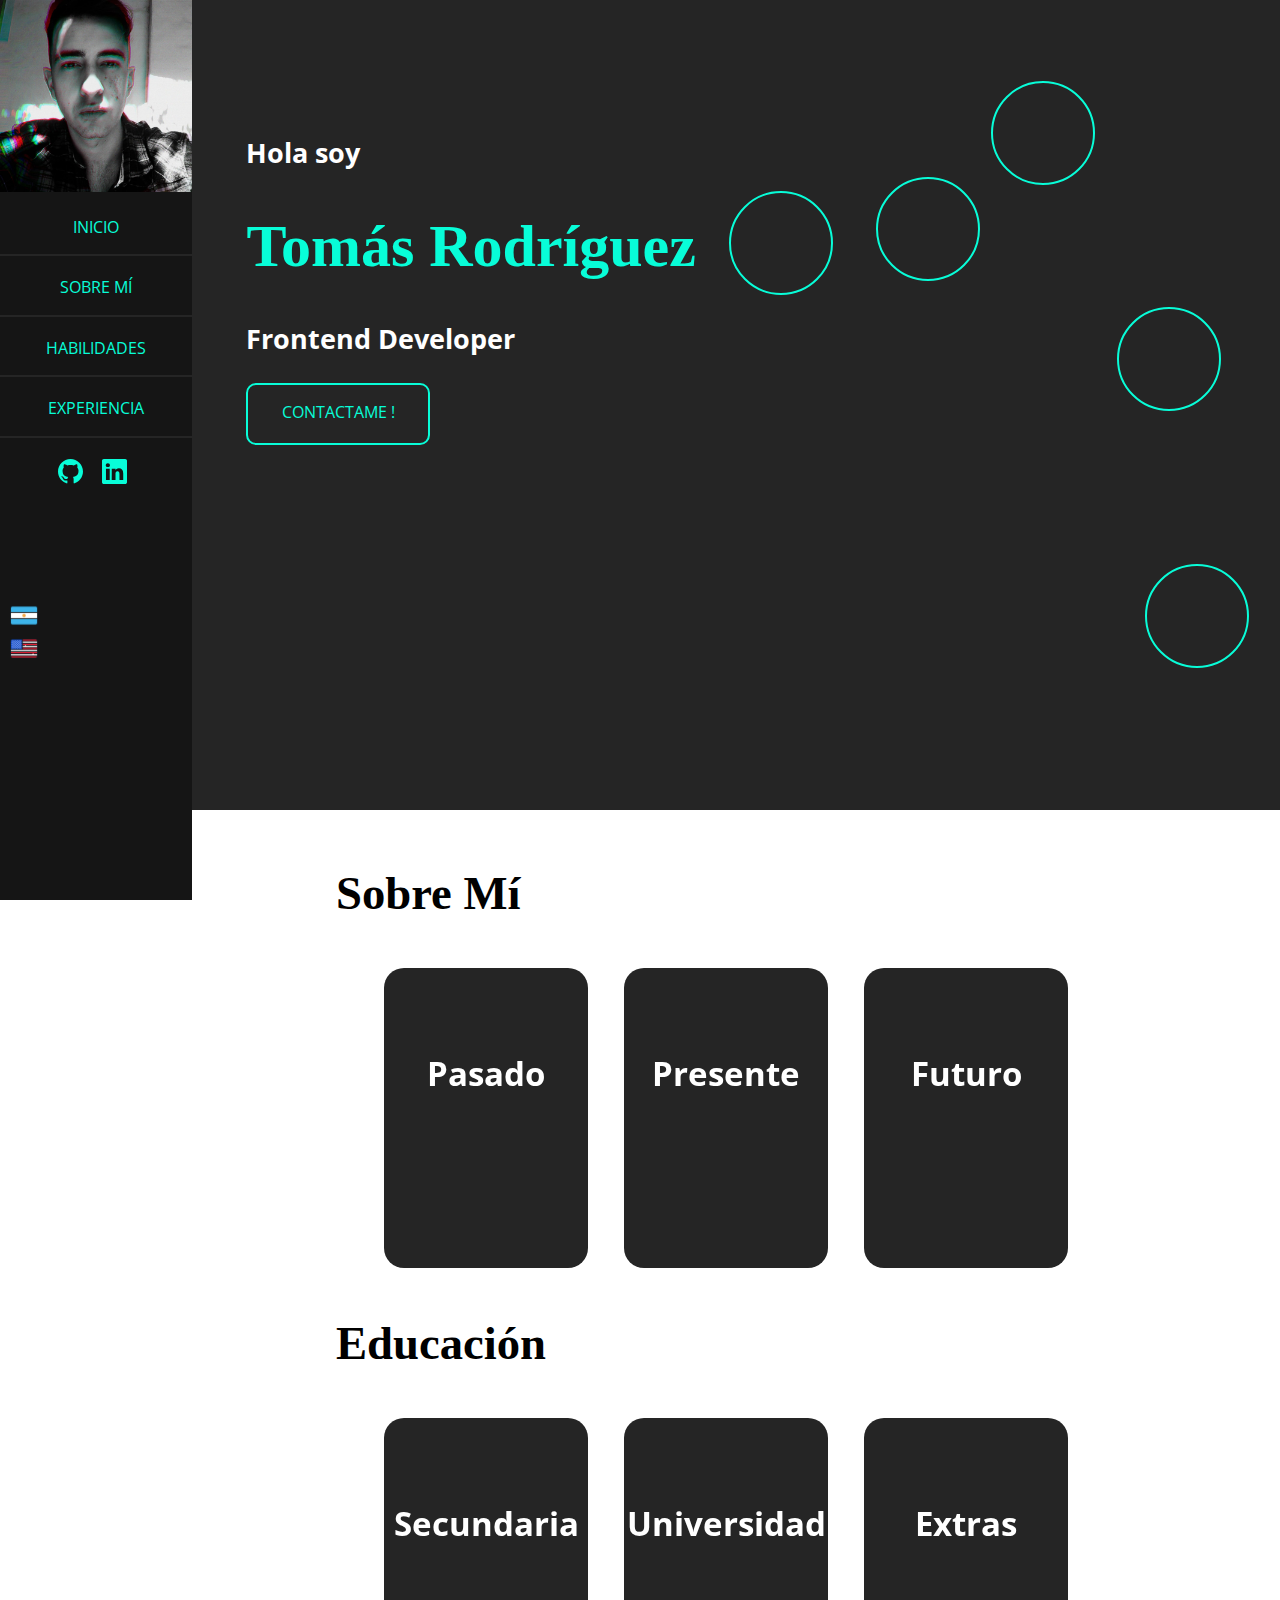
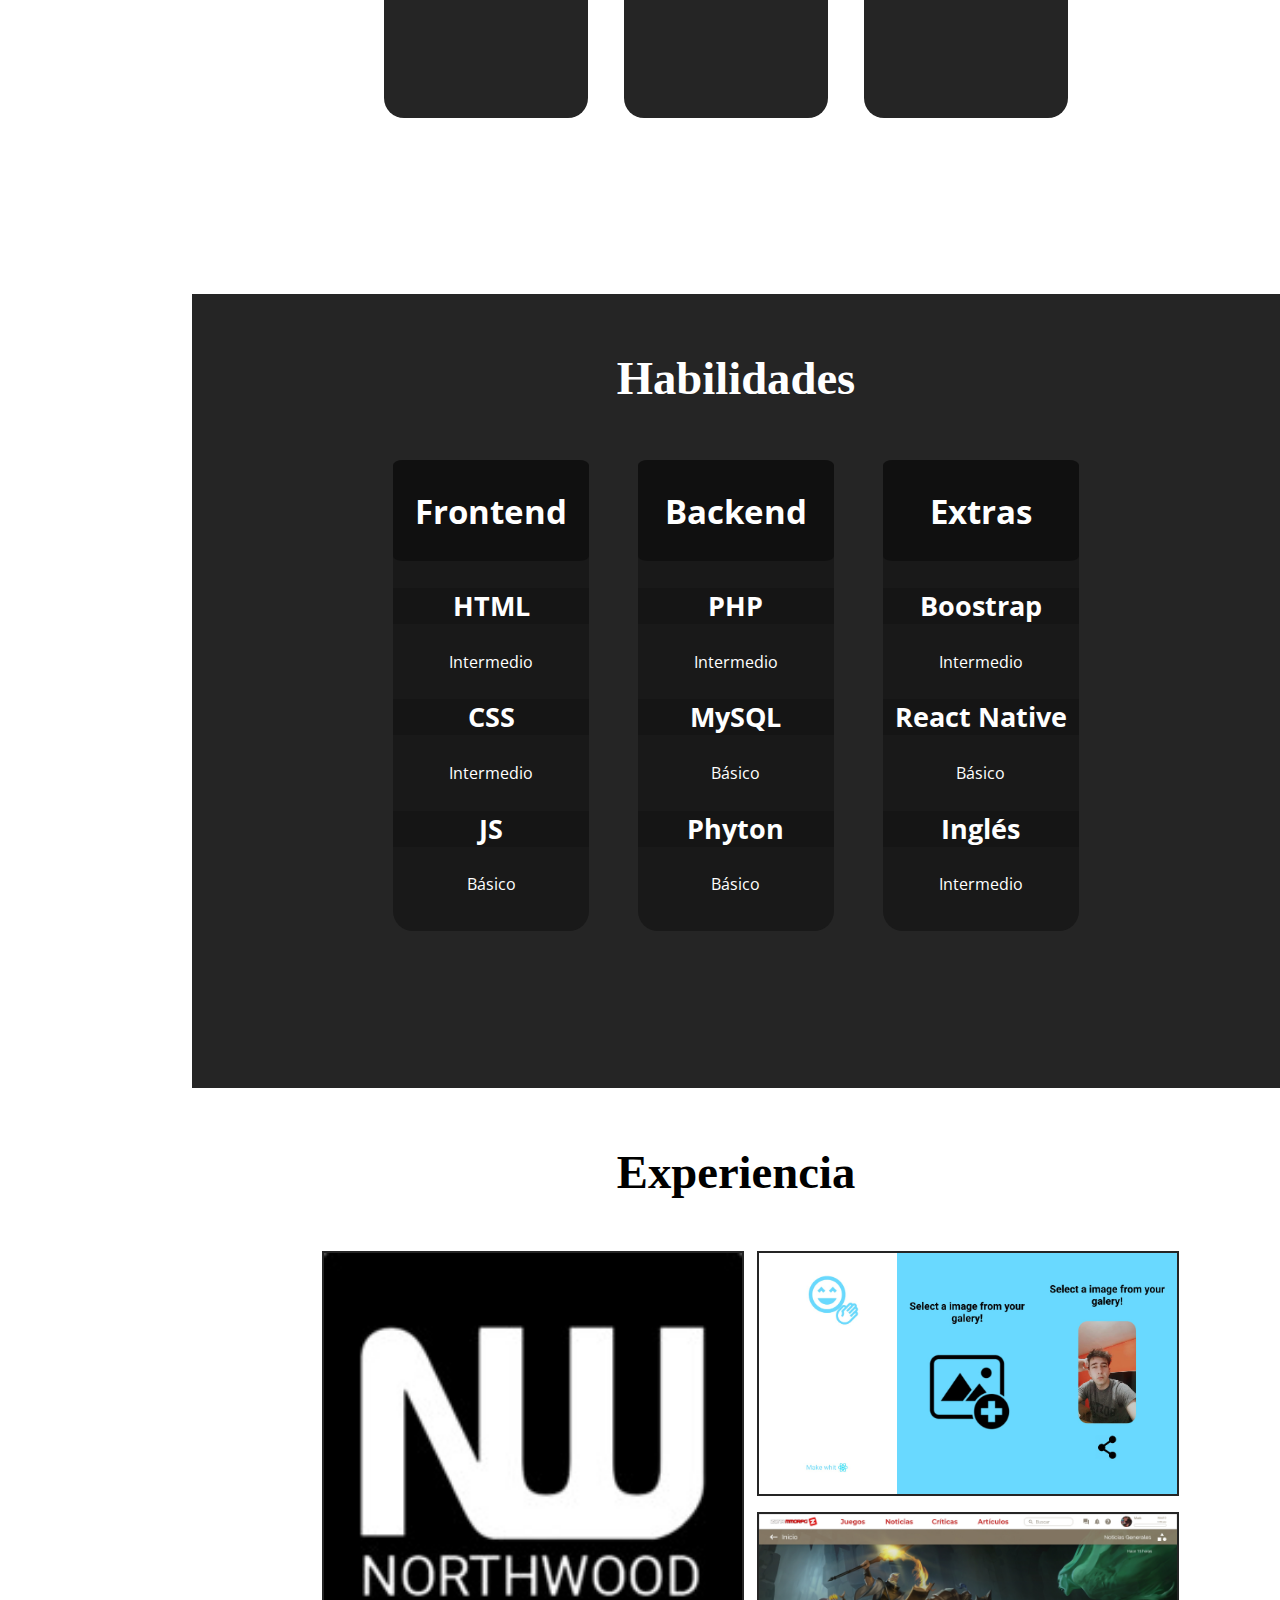
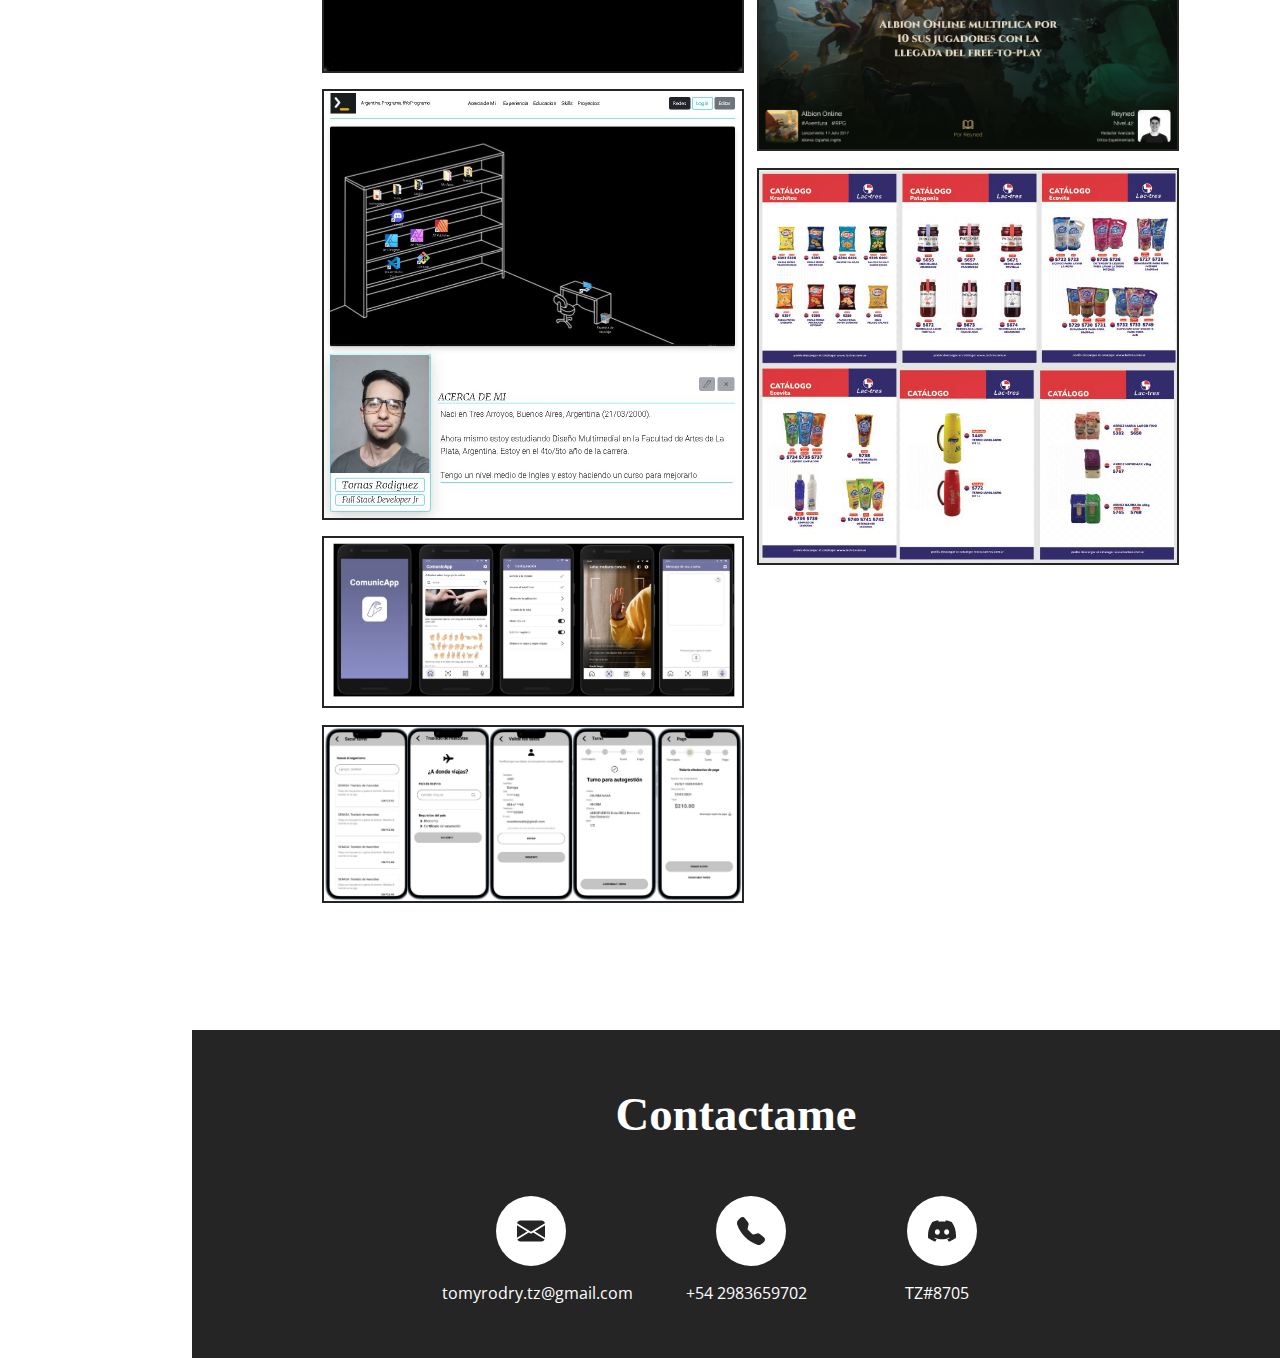
==== commit de50f904: "Northwood added" ====
--- a/index.html
+++ b/index.html
@@ -182,7 +182,7 @@
                 <div class="titulos">
                     <h3>PHP</h3>
                 </div>
-                <p>Básico</p>
+                <p>Intermedio</p>
                 <div class="titulos">
                     <h3>MySQL</h3>
                 </div>
@@ -220,6 +220,28 @@
         <div class="aclaracion-exp"><h4>*Tocá la imagen para ver más información*</h4></div>
         <div class="trabajos-contenedor">
             <div class="trabajos-grupo">
+                <div class="trabajos-cartas" onclick="myPopup7()" >
+                    <img src="img/trabajos/northwood.jpg">
+                    <div class="info" id="popup7">
+                        <h4>
+                            Programador y Diseñador Web para Northwood Studios
+                        </h4>
+                        <p>
+                            Por cuestiones legales no puedo poner imagenes del projecto pero pueden ver su web
+                            <br>
+                            <br>
+                            Usamos PHP con Laravel para hacer la web, obviamente usamos HTML, CSS y JS para el frontend
+                            <br>
+                            Ademas usamos Docker y GitLab 
+                            <br>
+                            <br>
+                            Como el estudio es de Polonia y hay personas de todo el mundo usamos Discord para hablar y When2Meet para organizar horarios
+                        </p>
+                        <div class="boton-exp">
+                            <a href="https://scpslgame.com/" target="_blank">NW Web</a>
+                        </div>
+                    </div>
+                </div>
                 <div class="trabajos-cartas" onclick="myPopup1()" >
                     <img src="img/trabajos/arg-programa-tp-final.jpg">
                     <div class="info" id="popup1">
--- a/styles.css
+++ b/styles.css
@@ -277,8 +277,6 @@
     background-color: #191919;
     color: white;
     border-radius: 20px;
-    animation: habilidades-animacion 3s;
-    animation-play-state: paused;
 }
 .carta-backend {
     width: 20%;
@@ -288,8 +286,6 @@
     background-color: #191919;
     color: white;
     border-radius: 20px;
-    animation: habilidades-animacion 4s;
-    animation-play-state: paused;
 }
 
 .carta-extras {
@@ -300,8 +296,6 @@
     background-color: #191919;
     color: white;
     border-radius: 20px;
-    animation: habilidades-animacion 5s;
-    animation-play-state: paused;
 }
 
 .titulo {
@@ -316,11 +310,6 @@
 }
 .titulos {
     background-color: #151515;
-}
-
-@keyframes habilidades-animacion {
-    from {opacity: 0%;}
-    to {opacity: 100%;}
 }
 
 /*---------------------------------------------------------------- EXPERIENCIA ------------------------------------------------------------------*/
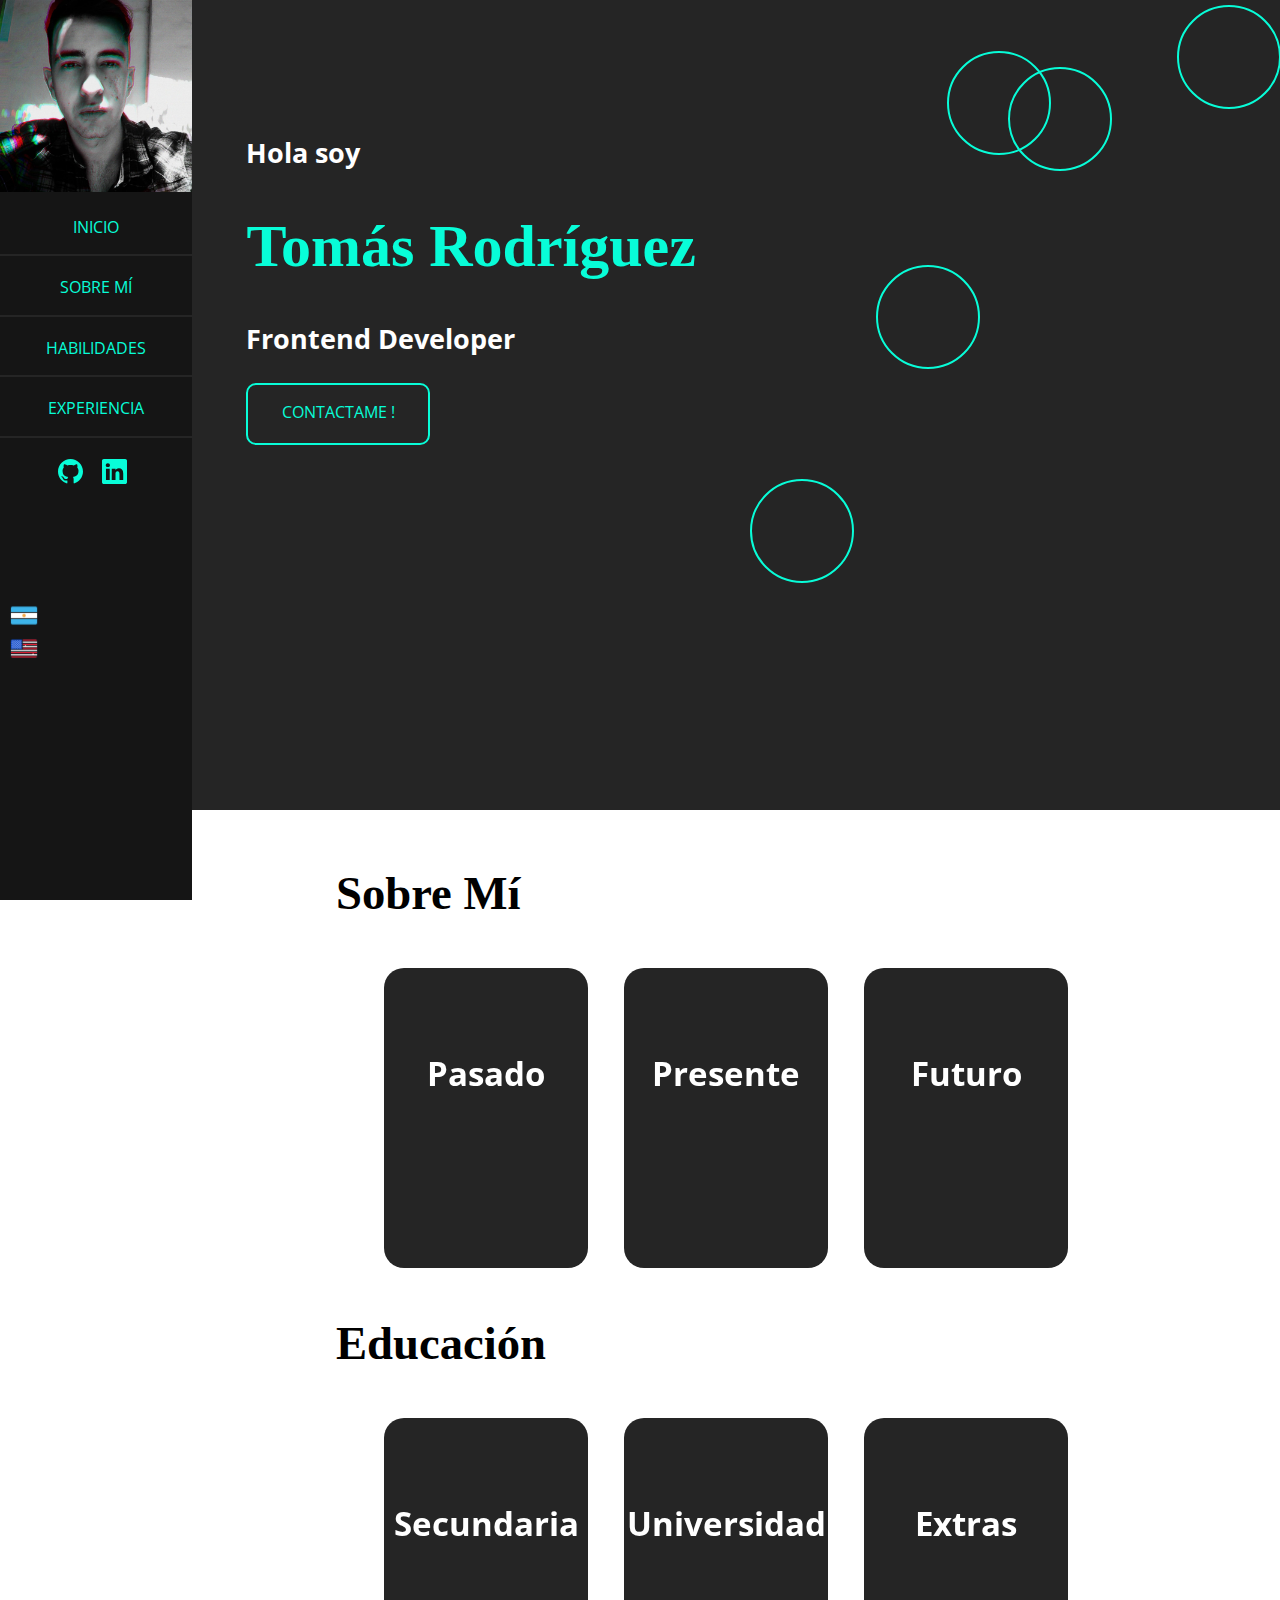
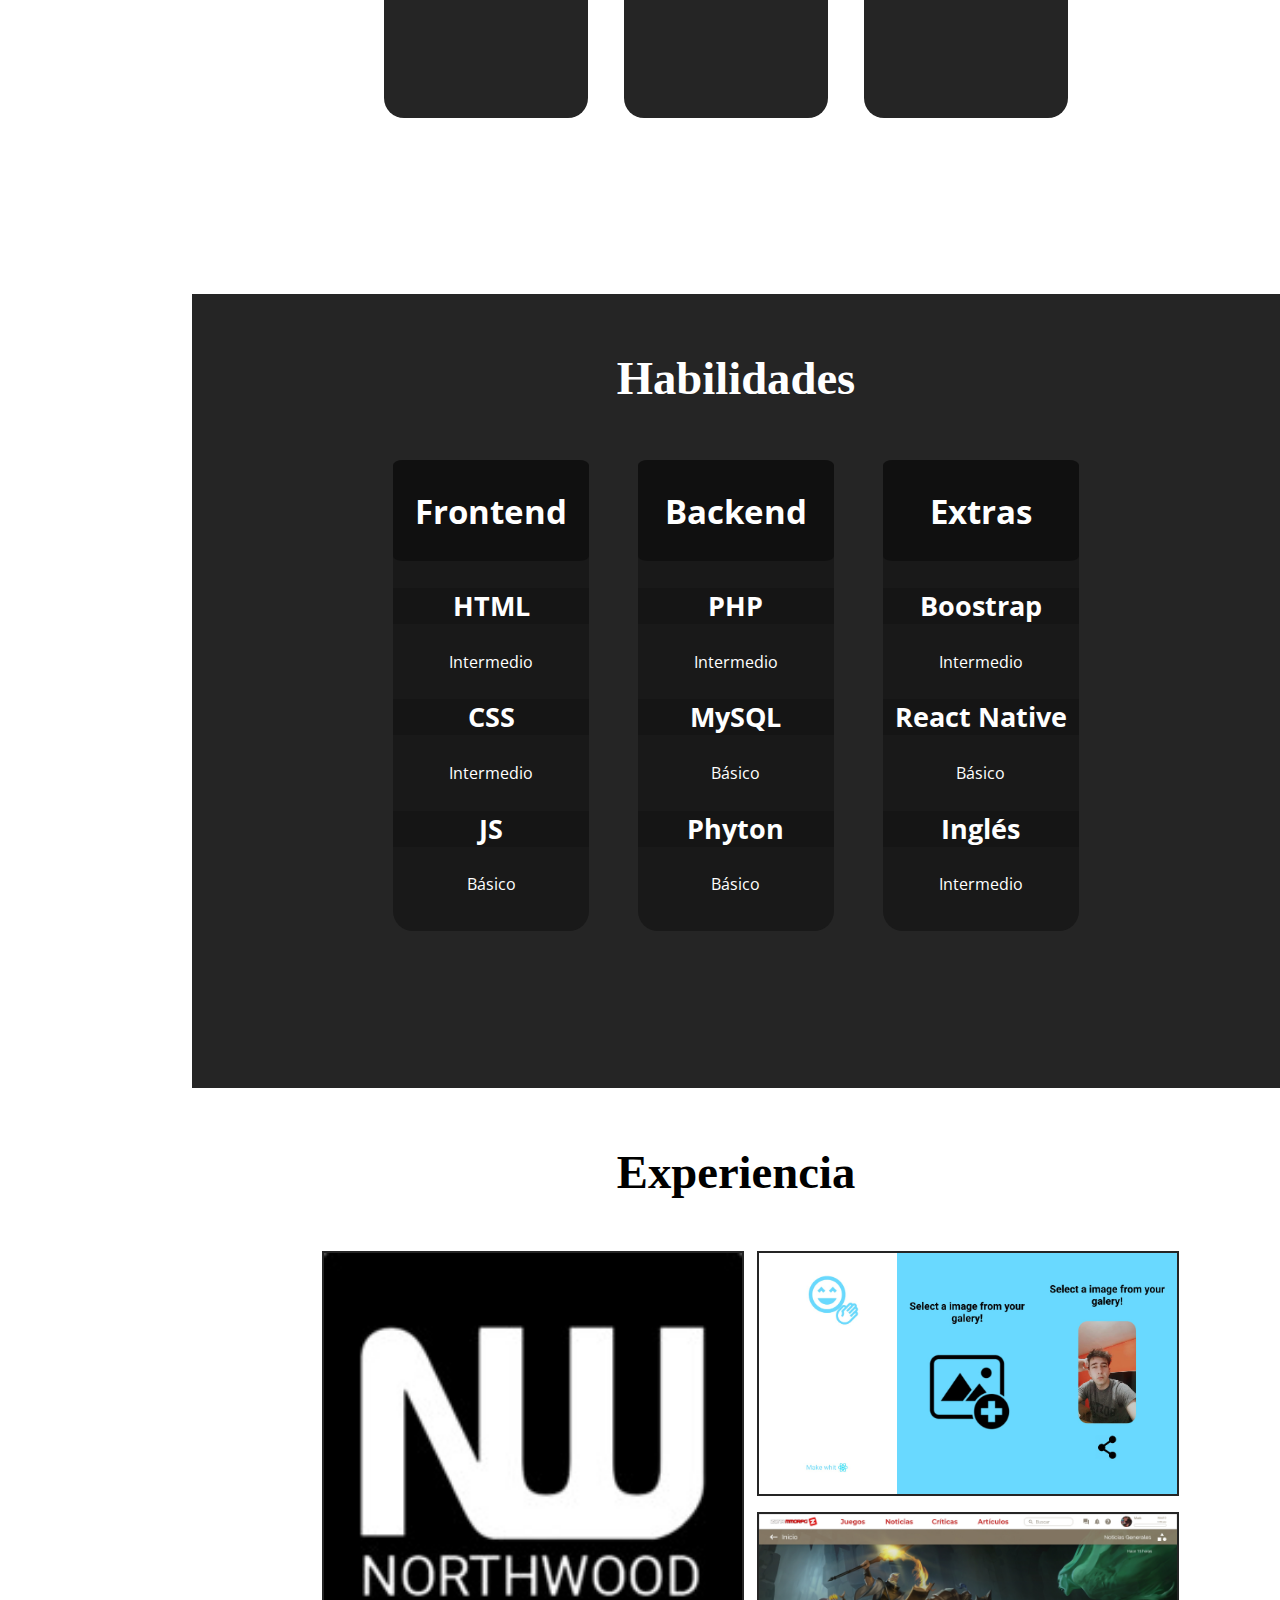
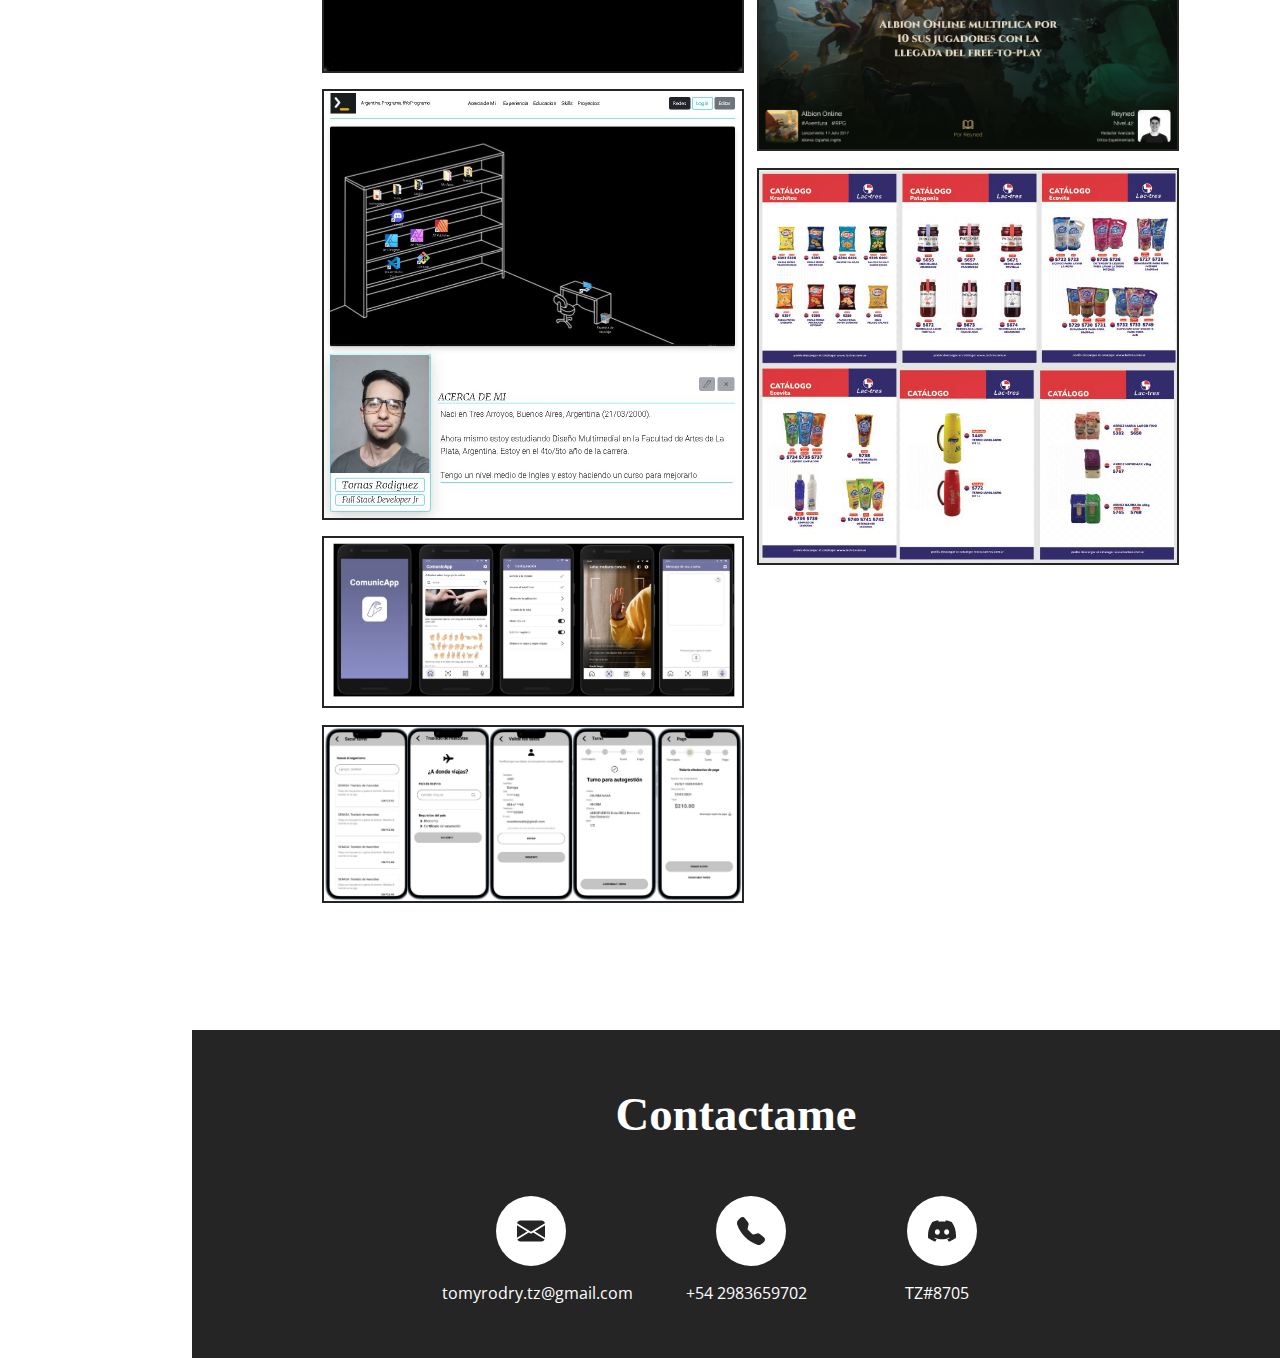
==== commit e91a4692: "Northwood added" ====
--- a/index.html
+++ b/index.html
@@ -227,10 +227,7 @@
                             Programador y Diseñador Web para Northwood Studios
                         </h4>
                         <p>
-                            Por cuestiones legales no puedo poner imagenes del projecto pero pueden ver su web
-                            <br>
-                            <br>
-                            Usamos PHP con Laravel para hacer la web, obviamente usamos HTML, CSS y JS para el frontend
+                            Usamos PHP con Laravel para hacer las diferentes webs, obviamente usamos HTML, CSS y JS para el frontend
                             <br>
                             Ademas usamos Docker y GitLab 
                             <br>
